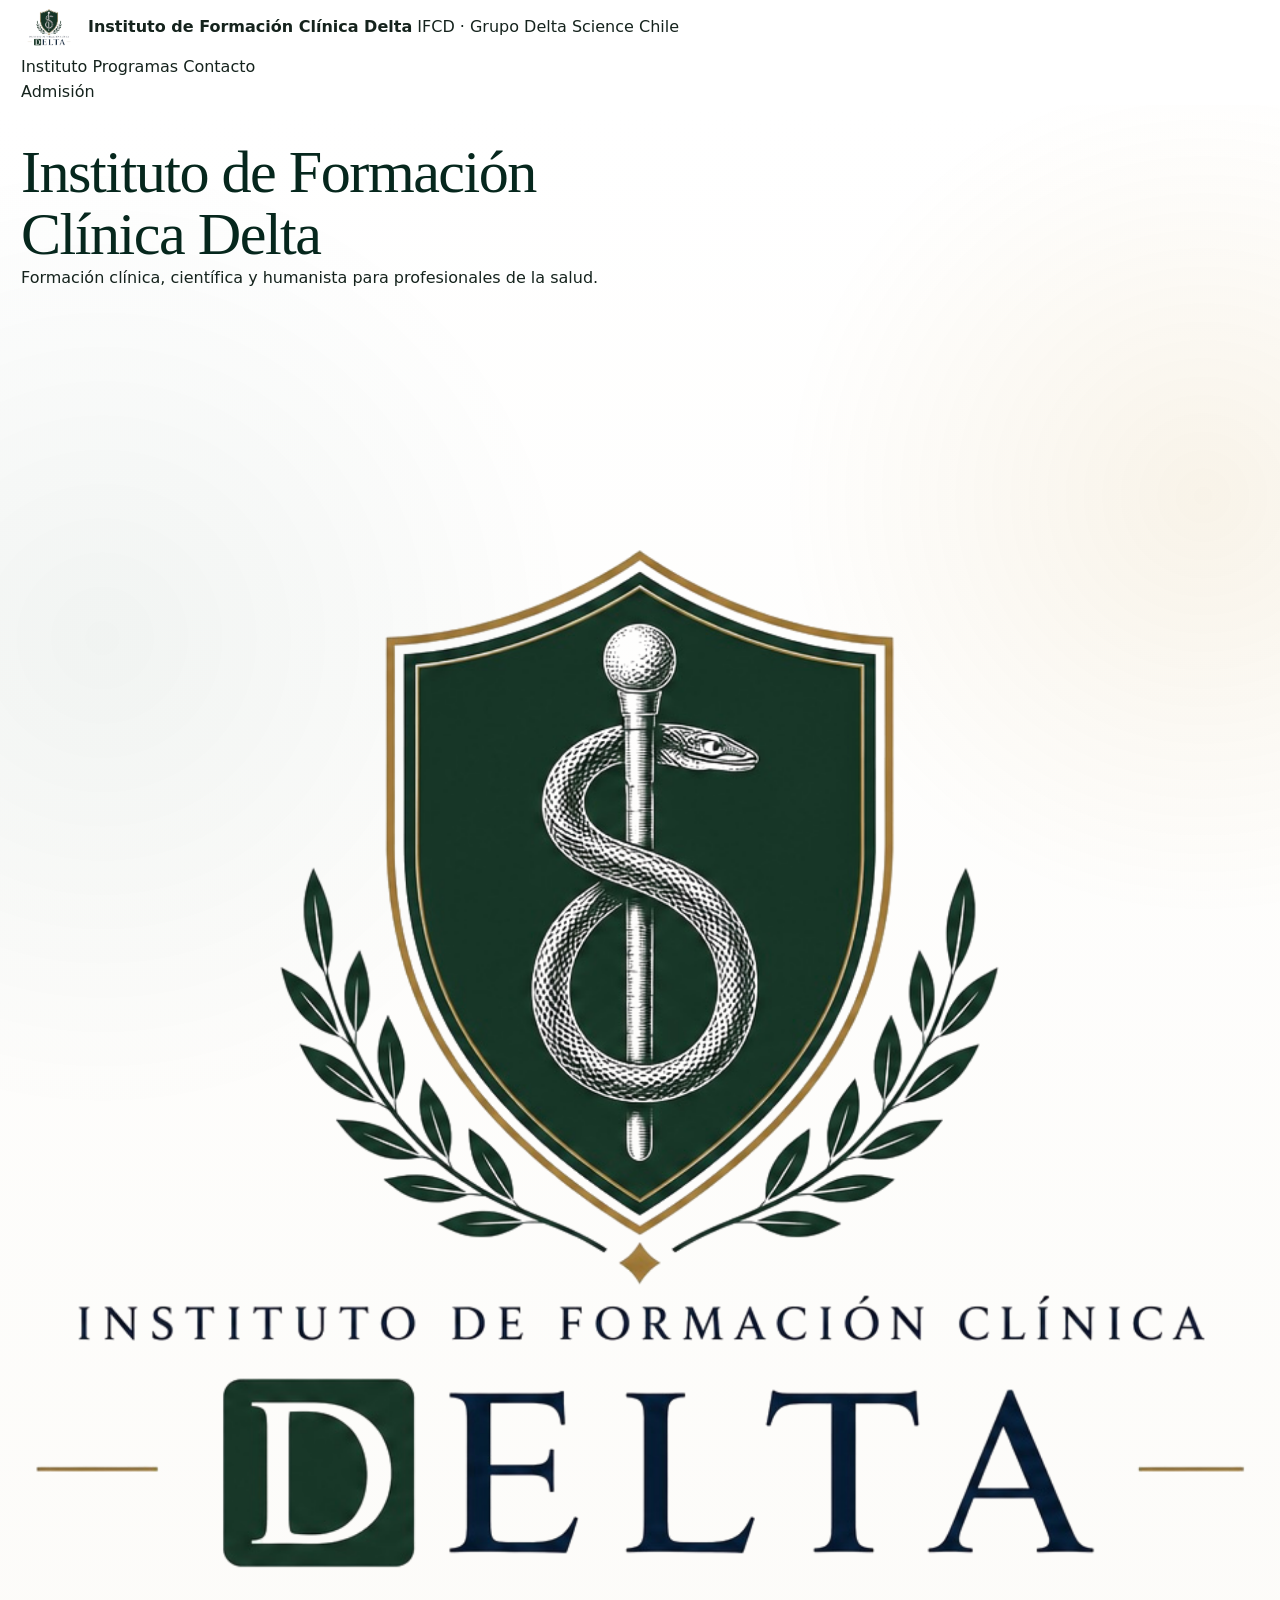
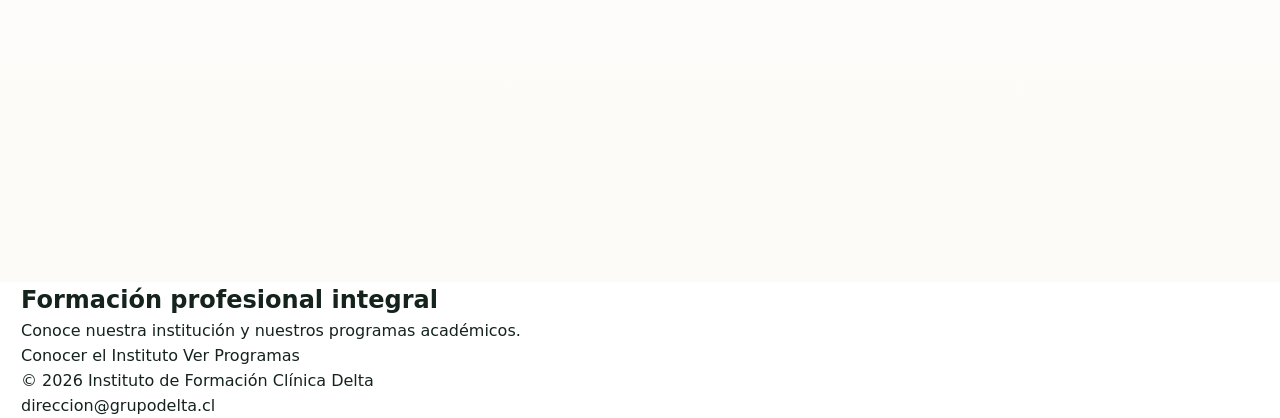
==== index.html @ 579907e8 "Update index.html" ====
<!DOCTYPE html>
<html lang="es">
<head>
<meta charset="UTF-8">
<meta name="viewport" content="width=device-width, initial-scale=1.0">
<title>Instituto de Formación Clínica Delta</title>
<link rel="stylesheet" href="style.css">
</head>
<body>

<header class="topbar">
<div class="container">
<nav class="nav">
<a href="index.html" class="brand">
<div class="brand-logo"><img src="img/logo-ifcd.png"></div>
<div class="brand-text">
<strong>Instituto de Formación Clínica Delta</strong>
<span>IFCD · Grupo Delta Science Chile</span>
</div>
</a>
<div class="nav-links">
<a href="instituto.html">Instituto</a>
<a href="programas.html">Programas</a>
<a href="#contacto">Contacto</a>
</div>
<a class="btn btn-primary" href="#contacto">Admisión</a>
</nav>
</div>
</header>

<main>
<section class="hero">
<div class="container">
<h1>Instituto de Formación Clínica Delta</h1>
<p>Formación clínica, científica y humanista para profesionales de la salud.</p>
<img src="img/logo-ifcd.png" alt="Instituto Delta">
</div>
</section>

<section class="section">
<div class="container">
<h2>Formación profesional integral</h2>
<p>Conoce nuestra institución y nuestros programas académicos.</p>
<a class="btn btn-primary" href="instituto.html">Conocer el Instituto</a>
<a class="btn btn-primary" href="programas.html">Ver Programas</a>
</div>
</section>
</main>

<footer>
<div class="container">
<p>© 2026 Instituto de Formación Clínica Delta</p>
<p>direccion@grupodelta.cl</p>
</div>
</footer>

</body>
</html>
---- style.css ----
:root{
  --green-950:#06271d;
  --green-900:#0a3326;
  --green-800:#0f4935;
  --green-700:#146043;
  --green-100:#eaf3ee;

  --gold-700:#9d6e12;
  --gold-600:#bd8618;
  --gold-500:#d39a27;
  --gold-100:#fbf2df;

  --ink:#15231d;
  --muted:#65716b;
  --line:#e6ebe8;
  --paper:#ffffff;
  --soft:#f8faf8;
  --cream:#fbf7ef;

  --shadow:0 18px 55px rgba(9,42,31,.10);
  --shadow-soft:0 10px 30px rgba(9,42,31,.07);

  --radius-xl:28px;
  --radius-lg:20px;
  --radius-md:15px;

  --max:1240px;
}

*{
  box-sizing:border-box;
  margin:0;
  padding:0;
}

html{
  scroll-behavior:smooth;
  scroll-padding-top:95px;
}

body{
  font-family:Inter, ui-sans-serif, system-ui, -apple-system, BlinkMacSystemFont,
  "Segoe UI", Arial, sans-serif;
  color:var(--ink);
  background:var(--paper);
  line-height:1.55;
  overflow-x:hidden;
}

img{
  max-width:100%;
  display:block;
}

a{
  color:inherit;
  text-decoration:none;
}

button{
  font:inherit;
}

.container{
  width:min(var(--max), calc(100% - 42px));
  margin-inline:auto;
}


/* =========================
   HEADER
   ========================= */

.site-header{
  position:sticky;
  top:0;
  z-index:1000;
  background:rgba(255,255,255,.96);
  border-bottom:1px solid var(--line);
  backdrop-filter:blur(14px);
}

.header-inner{
  min-height:88px;
  display:flex;
  align-items:center;
  justify-content:space-between;
  gap:26px;
}

.brand{
  display:flex;
  align-items:center;
  gap:12px;
  flex:0 0 auto;
  min-width:270px;
}

.brand img{
  width:55px;
  height:55px;
  object-fit:contain;
}

.brand-copy{
  display:grid;
  line-height:1.02;
  color:var(--green-950);
}

.brand-copy strong{
  font-family:Georgia, "Times New Roman", serif;
  font-size:13px;
  font-weight:500;
  letter-spacing:.07em;
  text-transform:uppercase;
}

.brand-copy span{
  font-family:Georgia, "Times New Roman", serif;
  font-size:24px;
  font-weight:500;
}

.main-nav{
  display:flex;
  align-items:center;
  justify-content:flex-end;
  gap:29px;
  font-size:14px;
  font-weight:700;
  color:var(--green-950);
}

.main-nav > a{
  white-space:nowrap;
  transition:.2s ease;
}

.main-nav > a:not(.admission-btn):hover{
  color:var(--gold-700);
}

.admission-btn{
  min-width:116px;
  padding:13px 22px;
  border-radius:999px;
  background:var(--green-950);
  color:#fff!important;
  text-align:center;
  box-shadow:0 8px 20px rgba(6,39,29,.15);
}

.admission-btn:hover{
  background:var(--green-800);
}


/* Dropdown */

.dropdown{
  position:relative;
}

.dropdown-toggle{
  appearance:none;
  border:0;
  background:transparent;
  color:var(--green-950);
  font-weight:700;
  cursor:pointer;
  white-space:nowrap;
  display:flex;
  align-items:center;
  gap:5px;
}

.chevron{
  font-size:18px;
  transform:translateY(-2px);
}

.dropdown-menu{
  position:absolute;
  top:calc(100% + 18px);
  left:50%;
  transform:translateX(-50%) translateY(-8px);
  width:176px;
  padding:10px;
  background:#fff;
  border:1px solid var(--line);
  border-radius:16px;
  box-shadow:var(--shadow);
  opacity:0;
  visibility:hidden;
  pointer-events:none;
  transition:.18s ease;
}

.dropdown.open .dropdown-menu{
  opacity:1;
  visibility:visible;
  pointer-events:auto;
  transform:translateX(-50%) translateY(0);
}

.dropdown-menu a{
  display:flex;
  align-items:center;
  gap:10px;
  padding:10px 9px;
  border-radius:10px;
  font-size:14px;
  font-weight:750;
}

.dropdown-menu a:hover{
  background:var(--green-100);
}

.dropdown-menu img{
  width:28px;
  height:28px;
  object-fit:contain;
  border-radius:7px;
}

.menu-toggle{
  display:none;
  width:46px;
  height:46px;
  border:1px solid var(--line);
  border-radius:13px;
  background:#fff;
  padding:10px;
  cursor:pointer;
}

.menu-toggle span{
  display:block;
  height:2px;
  margin:5px 0;
  background:var(--green-950);
  border-radius:99px;
}


/* =========================
   HERO
   ========================= */

.hero{
  position:relative;
  padding:36px 0 44px;
  background:
    radial-gradient(circle at 8% 30%, rgba(15,73,53,.055), transparent 28%),
    radial-gradient(circle at 94% 22%, rgba(189,134,24,.09), transparent 23%),
    linear-gradient(180deg,#fff 0%,#fcfbf8 100%);
}

.hero-grid{
  display:grid;
  grid-template-columns:minmax(0,.43fr) minmax(0,.57fr);
  gap:48px;
  align-items:center;
}

.hero-copy{
  padding:28px 0;
}

.eyebrow{
  color:var(--gold-700);
  text-transform:uppercase;
  letter-spacing:.22em;
  font-size:13px;
  font-weight:900;
  margin-bottom:18px;
}

.hero h1{
  max-width:580px;
  font-family:Georgia, "Times New Roman", serif;
  font-size:clamp(44px,4.7vw,68px);
  line-height:1.04;
  font-weight:500;
  letter-spacing:-.025em;
  color:var(--green-950);
}

.gold-line{
  width:34px;
  height:2px;
  background:var(--gold-500);
  margin:22px 0 18px;
}

.hero-description{
  max-width:560px;
  color:#33453d;
  font-size:16px;
  margin-bottom:24px;
}

.hero-actions{
  display:flex;
  gap:12px;
  flex-wrap:wrap;
}

.contact-button{
  min-height:62px;
  padding:10px 15px;
  border-radius:13px;
  display:flex;
  align-items:center;
  gap:11px;
  transition:.22s ease;
}

.contact-button:hover{
  transform:translateY(-2px);
}

.contact-button .button-icon{
  width:34px;
  height:34px;
  display:grid;
  place-items:center;
  border-radius:50%;
  font-size:19px;
  flex:0 0 auto;
}

.contact-button span:last-child{
  display:grid;
  line-height:1.25;
}

.contact-button small{
  font-size:11px;
  font-weight:750;
}

.contact-button strong{
  font-size:12px;
  font-weight:900;
}

.contact-button.whatsapp{
  color:#fff;
  background:#117c45;
  box-shadow:0 12px 25px rgba(17,124,69,.18);
}

.contact-button.whatsapp .button-icon{
  border:1px solid rgba(255,255,255,.45);
}

.contact-button.email{
  background:#fff;
  border:1px solid var(--green-800);
  color:var(--green-950);
}

.contact-button.email .button-icon{
  background:var(--green-100);
}

.hero-media{
  width:100%;
  justify-self:end;
  border-radius:22px;
  overflow:hidden;
  background:#fff;
  border:1px solid var(--line);
  box-shadow:var(--shadow);
}

.hero-media img{
  width:100%;
  height:auto;
  aspect-ratio:16 / 9;
  object-fit:contain;
  background:#fff;
}


/* =========================
   CONTENT LAYOUT
   ========================= */

.content-zone{
  padding:18px 0 18px;
}

.content-layout{
  display:grid;
  grid-template-columns:minmax(0,1fr) 300px;
  gap:34px;
  align-items:start;
}

.main-column{
  min-width:0;
}

.section-heading{
  max-width:820px;
  margin:0 auto;
  text-align:center;
  padding:12px 0 25px;
}

.section-heading h2,
.join-panel > h2,
.mini-title h2{
  font-family:Georgia, "Times New Roman", serif;
  color:var(--green-950);
  font-weight:500;
}

.section-heading h2{
  font-size:clamp(31px,3vw,42px);
  line-height:1.1;
  margin-bottom:8px;
}

.section-heading p{
  color:#48574f;
  font-size:14px;
}


/* Values */

.values-grid{
  display:grid;
  grid-template-columns:repeat(4,1fr);
  border-top:1px solid var(--line);
  border-bottom:1px solid var(--line);
  padding:28px 0 26px;
}

.value-item{
  text-align:center;
  padding:0 22px;
  position:relative;
}

.value-item:not(:last-child)::after{
  content:"";
  position:absolute;
  top:8px;
  right:0;
  width:1px;
  height:88%;
  background:var(--line);
}

.round-icon{
  width:46px;
  height:46px;
  margin:0 auto 11px;
  display:grid;
  place-items:center;
  border:1px solid var(--green-700);
  border-radius:50%;
  color:var(--green-800);
  font-size:22px;
  background:#fff;
}

.value-item h3{
  font-size:13px;
  color:var(--green-950);
  margin-bottom:7px;
}

.value-item p{
  color:#526159;
  font-size:11px;
  line-height:1.45;
}


/* Training */

.training{
  padding-top:26px;
}

.mini-title{
  display:flex;
  align-items:center;
  justify-content:center;
  gap:18px;
  margin-bottom:18px;
}

.mini-title span{
  width:36px;
  height:2px;
  background:var(--gold-500);
}

.mini-title h2{
  font-size:clamp(27px,2.4vw,34px);
  text-align:center;
}

.program-grid{
  display:grid;
  grid-template-columns:repeat(3,1fr);
  gap:16px;
}

.program-card{
  overflow:hidden;
  border-radius:17px;
  background:#fff;
  border:1px solid var(--line);
  box-shadow:var(--shadow-soft);
}

.program-image{
  aspect-ratio:16 / 9;
  background:#f4f5f4;
  overflow:hidden;
}

.program-image img{
  width:100%;
  height:100%;
  object-fit:cover;
  object-position:center;
}

.program-body{
  padding:14px 15px 15px;
}

.program-body h3{
  color:var(--green-950);
  font-size:15px;
  margin-bottom:5px;
}

.program-body p{
  color:var(--muted);
  font-size:11px;
  min-height:34px;
}

.program-body a{
  display:inline-block;
  margin-top:7px;
  color:var(--gold-700);
  font-weight:850;
  font-size:11px;
}


/* =========================
   JOIN DELTA
   ========================= */

.join-panel{
  border:1px solid var(--line);
  border-radius:18px;
  padding:17px 14px 14px;
  background:#fff;
}

.join-panel > h2{
  text-align:center;
  font-size:27px;
  margin-bottom:16px;
}

.join-card{
  border-radius:16px;
  padding:20px 16px;
}

.join-card + .join-card{
  margin-top:14px;
}

.join-card.student{
  background:linear-gradient(135deg,#eff6f1,#f8faf8);
}

.join-card.teacher{
  background:linear-gradient(135deg,#fbf5e9,#fdfaf5);
}

.join-top{
  display:grid;
  grid-template-columns:44px 1fr;
  gap:12px;
  align-items:start;
}

.join-icon{
  width:42px;
  height:42px;
  display:grid;
  place-items:center;
  border-radius:50%;
  background:#117c45;
  color:#fff;
  font-size:21px;
}

.teacher .join-icon{
  background:var(--gold-600);
}

.join-card h3{
  color:var(--green-950);
  font-size:15px;
  margin-bottom:5px;
}

.join-card p{
  color:#47564e;
  font-size:12px;
}

.join-action{
  margin:16px 0 0 auto;
  min-height:51px;
  padding:9px 12px;
  width:fit-content;
  max-width:100%;
  border-radius:11px;
  display:flex;
  align-items:center;
  gap:8px;
  color:#fff;
  box-shadow:0 10px 22px rgba(0,0,0,.08);
}

.join-action.whatsapp{
  background:#117c45;
}

.join-action.teacher-action{
  background:var(--gold-600);
}

.join-action > span:first-child{
  font-size:18px;
}

.join-action > span:last-child{
  display:grid;
  line-height:1.2;
}

.join-action small{
  font-size:9px;
  font-weight:750;
}

.join-action strong{
  font-size:10px;
}


/* =========================
   GROUP DELTA
   ========================= */

.group-section{
  padding:22px 0 0;
}

.group-title{
  margin-bottom:16px;
}

.group-grid{
  display:grid;
  grid-template-columns:repeat(3,1fr);
  gap:18px;
  padding-bottom:30px;
}

.group-card{
  min-height:132px;
  display:grid;
  grid-template-columns:130px 1fr;
  gap:14px;
  align-items:center;
  padding:16px;
  background:#fff;
  border:1px solid var(--line);
  border-radius:17px;
  box-shadow:var(--shadow-soft);
}

.group-logo{
  height:94px;
  display:grid;
  place-items:center;
  background:#fff;
}

.group-logo img{
  width:100%;
  max-height:86px;
  object-fit:contain;
}

.group-card h3{
  color:var(--green-950);
  font-size:14px;
  margin-bottom:5px;
}

.group-card p{
  color:var(--muted);
  font-size:11px;
  line-height:1.4;
}

.group-card a{
  display:inline-block;
  margin-top:7px;
  font-size:11px;
  font-weight:850;
  color:var(--gold-700);
}


/* =========================
   FOOTER
   ========================= */

.site-footer{
  background:
    radial-gradient(circle at 15% 20%,rgba(20,96,67,.22),transparent 26%),
    var(--green-950);
  color:#fff;
  padding:30px 0 15px;
}

.footer-grid{
  display:grid;
  grid-template-columns:1.5fr .7fr .9fr 1fr .55fr;
  gap:34px;
  align-items:start;
}

.footer-brand{
  display:flex;
  align-items:center;
  gap:14px;
}

.footer-brand img{
  width:66px;
  height:66px;
  object-fit:contain;
  background:#fff;
  border-radius:12px;
  padding:3px;
}

.footer-brand strong,
.footer-brand span{
  display:block;
  font-family:Georgia, "Times New Roman", serif;
  font-weight:500;
}

.footer-brand strong{
  font-size:11px;
  letter-spacing:.06em;
  text-transform:uppercase;
}

.footer-brand span{
  font-size:21px;
}

.footer-brand p{
  color:var(--gold-500);
  font-size:11px;
  margin-top:7px;
  font-weight:800;
}

.footer-column h3{
  font-size:12px;
  margin-bottom:9px;
}

.footer-column a,
.footer-column span{
  display:block;
  color:rgba(255,255,255,.76);
  font-size:11px;
  margin:5px 0;
}

.footer-column a:hover{
  color:#fff;
}

.social-row{
  display:flex;
  gap:9px;
}

.social-row a{
  width:34px;
  height:34px;
  display:grid;
  place-items:center;
  border:1px solid rgba(255,255,255,.55);
  border-radius:9px;
  font-weight:900;
  margin:0;
}

.footer-bottom{
  border-top:1px solid rgba(255,255,255,.13);
  margin-top:23px;
  padding-top:13px;
  text-align:center;
  color:rgba(255,255,255,.67);
  font-size:10px;
}


/* =========================
   RESPONSIVE
   ========================= */

@media (min-width: 1021px){
  .dropdown:hover .dropdown-menu{
    opacity:1;
    visibility:visible;
    pointer-events:auto;
    transform:translateX(-50%) translateY(0);
  }
}

@media (max-width: 1120px){
  .brand{
    min-width:230px;
  }

  .main-nav{
    gap:18px;
    font-size:13px;
  }

  .hero-grid{
    grid-template-columns:.44fr .56fr;
    gap:32px;
  }

  .hero h1{
    font-size:50px;
  }

  .content-layout{
    grid-template-columns:minmax(0,1fr) 280px;
  }

  .group-card{
    grid-template-columns:100px 1fr;
  }
}

@media (max-width: 1020px){
  .header-inner{
    min-height:76px;
  }

  .brand img{
    width:49px;
    height:49px;
  }

  .brand-copy span{
    font-size:21px;
  }

  .menu-toggle{
    display:block;
    margin-left:auto;
  }

  .main-nav{
    position:absolute;
    top:76px;
    left:0;
    right:0;
    display:none;
    padding:16px 21px 23px;
    background:#fff;
    border-bottom:1px solid var(--line);
    box-shadow:0 20px 35px rgba(0,0,0,.07);
    flex-direction:column;
    align-items:stretch;
    gap:0;
  }

  .main-nav.open{
    display:flex;
  }

  .main-nav > a,
  .dropdown-toggle{
    width:100%;
    padding:12px 3px;
    border-bottom:1px solid var(--line);
    text-align:left;
  }

  .admission-btn{
    margin-top:14px;
    border:0!important;
    text-align:center!important;
  }

  .dropdown-menu{
    position:static;
    transform:none;
    width:100%;
    box-shadow:none;
    border:0;
    border-radius:0;
    padding:5px 0 8px 15px;
    display:none;
    opacity:1;
    visibility:visible;
    pointer-events:auto;
  }

  .dropdown.open .dropdown-menu{
    display:block;
    transform:none;
  }

  .hero-grid{
    grid-template-columns:1fr;
    gap:20px;
  }

  .hero-copy{
    padding-bottom:0;
  }

  .hero h1{
    max-width:760px;
  }

  .hero-description{
    max-width:760px;
  }

  .content-layout{
    grid-template-columns:1fr;
  }

  .join-panel{
    display:grid;
    grid-template-columns:1fr 1fr;
    gap:14px;
    align-items:stretch;
  }

  .join-panel > h2{
    grid-column:1 / -1;
  }

  .join-card + .join-card{
    margin-top:0;
  }

  .group-grid{
    grid-template-columns:1fr;
  }

  .footer-grid{
    grid-template-columns:1.4fr 1fr 1fr;
  }
}

@media (max-width: 760px){
  .container{
    width:min(100% - 28px,var(--max));
  }

  .brand{
    min-width:0;
  }

  .brand-copy strong{
    font-size:9px;
  }

  .brand-copy span{
    font-size:17px;
  }

  .hero{
    padding:22px 0 30px;
  }

  .hero-copy{
    padding-top:10px;
  }

  .eyebrow{
    font-size:10px;
  }

  .hero h1{
    font-size:42px;
  }

  .hero-actions{
    display:grid;
    grid-template-columns:1fr;
  }

  .contact-button{
    width:100%;
  }

  .values-grid{
    grid-template-columns:1fr 1fr;
    gap:22px 0;
  }

  .value-item:nth-child(2)::after{
    display:none;
  }

  .value-item:nth-child(1)::after,
  .value-item:nth-child(3)::after{
    height:100%;
  }

  .program-grid{
    grid-template-columns:1fr;
  }

  .program-body p{
    min-height:0;
  }

  .join-panel{
    grid-template-columns:1fr;
  }

  .mini-title{
    gap:10px;
  }

  .mini-title span{
    width:24px;
  }

  .group-card{
    grid-template-columns:100px 1fr;
  }

  .footer-grid{
    grid-template-columns:1fr 1fr;
    gap:25px;
  }

  .footer-brand{
    grid-column:1 / -1;
  }
}

@media (max-width: 480px){
  .brand-copy{
    display:none;
  }

  .hero h1{
    font-size:36px;
  }

  .values-grid{
    grid-template-columns:1fr;
  }

  .value-item::after{
    display:none!important;
  }

  .group-card{
    grid-template-columns:1fr;
    text-align:center;
  }

  .group-logo{
    height:75px;
  }

  .group-logo img{
    max-height:70px;
  }

  .footer-grid{
    grid-template-columns:1fr;
  }
}
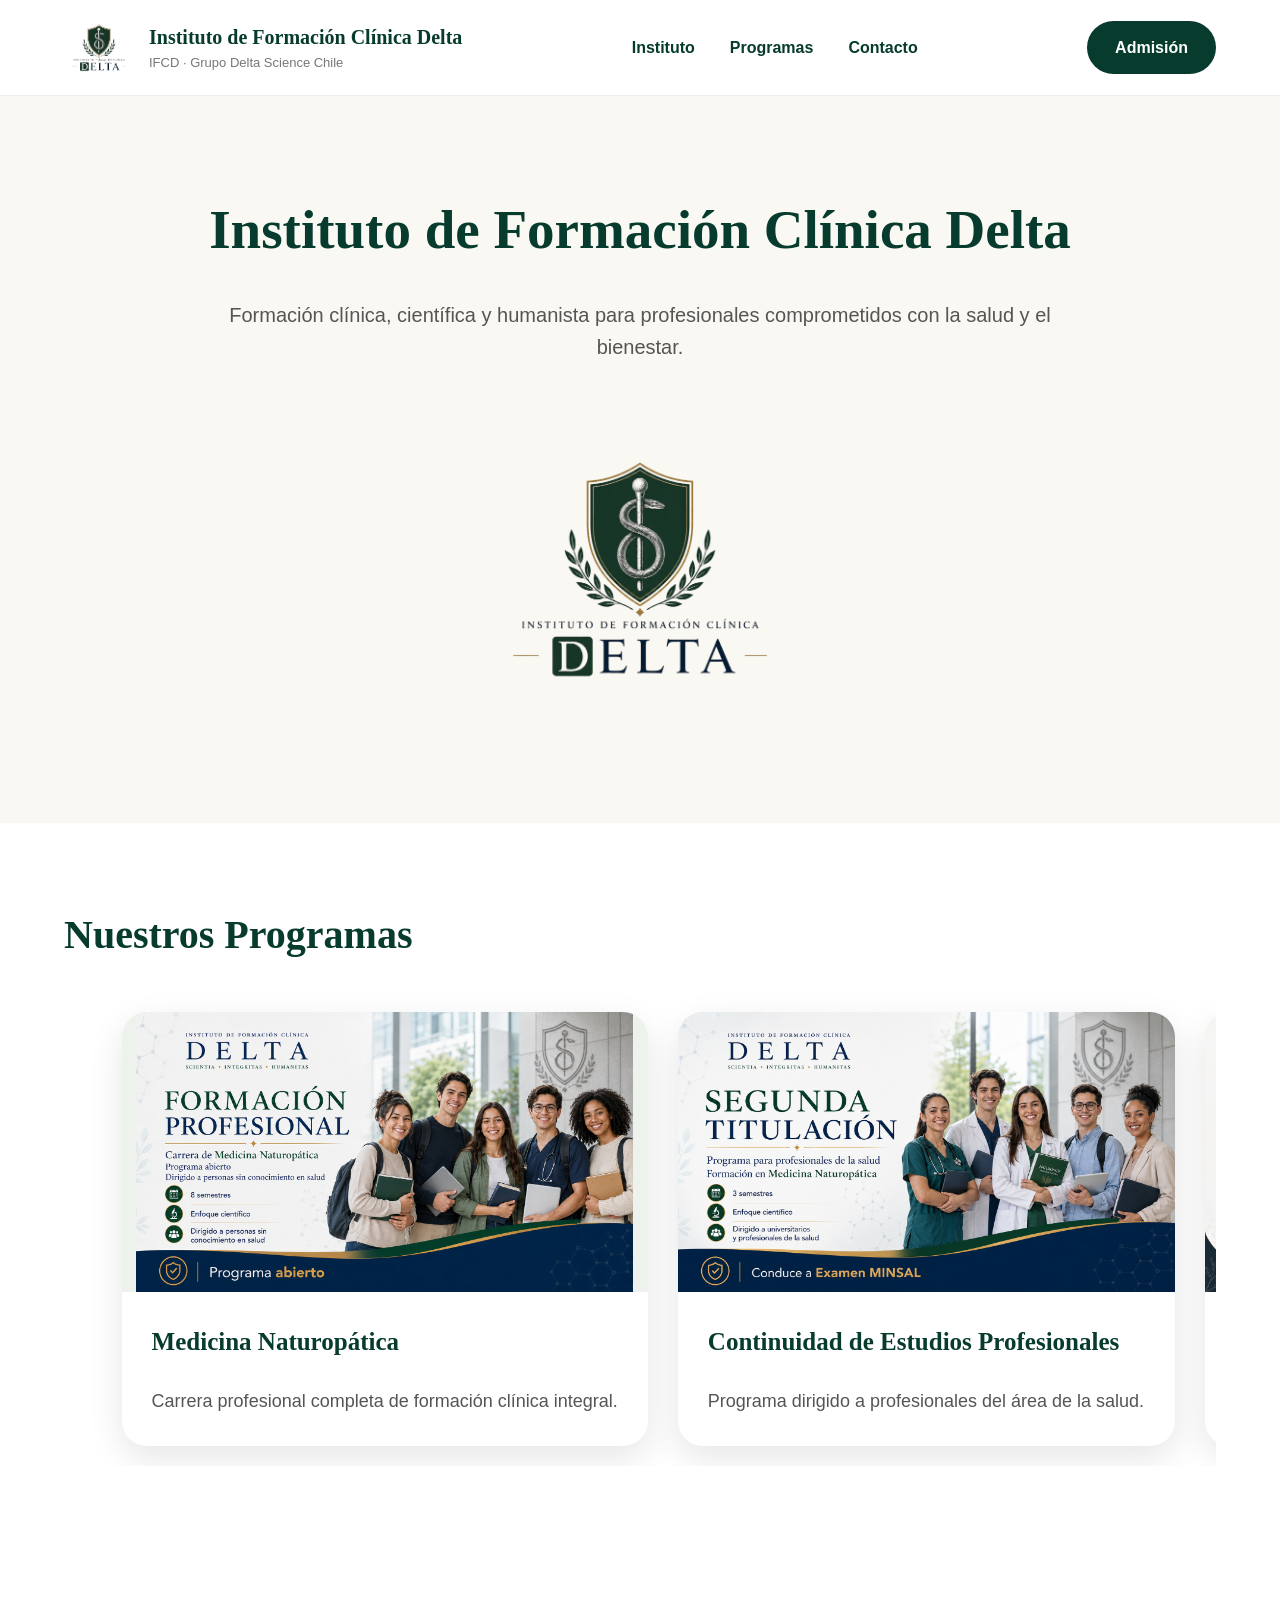
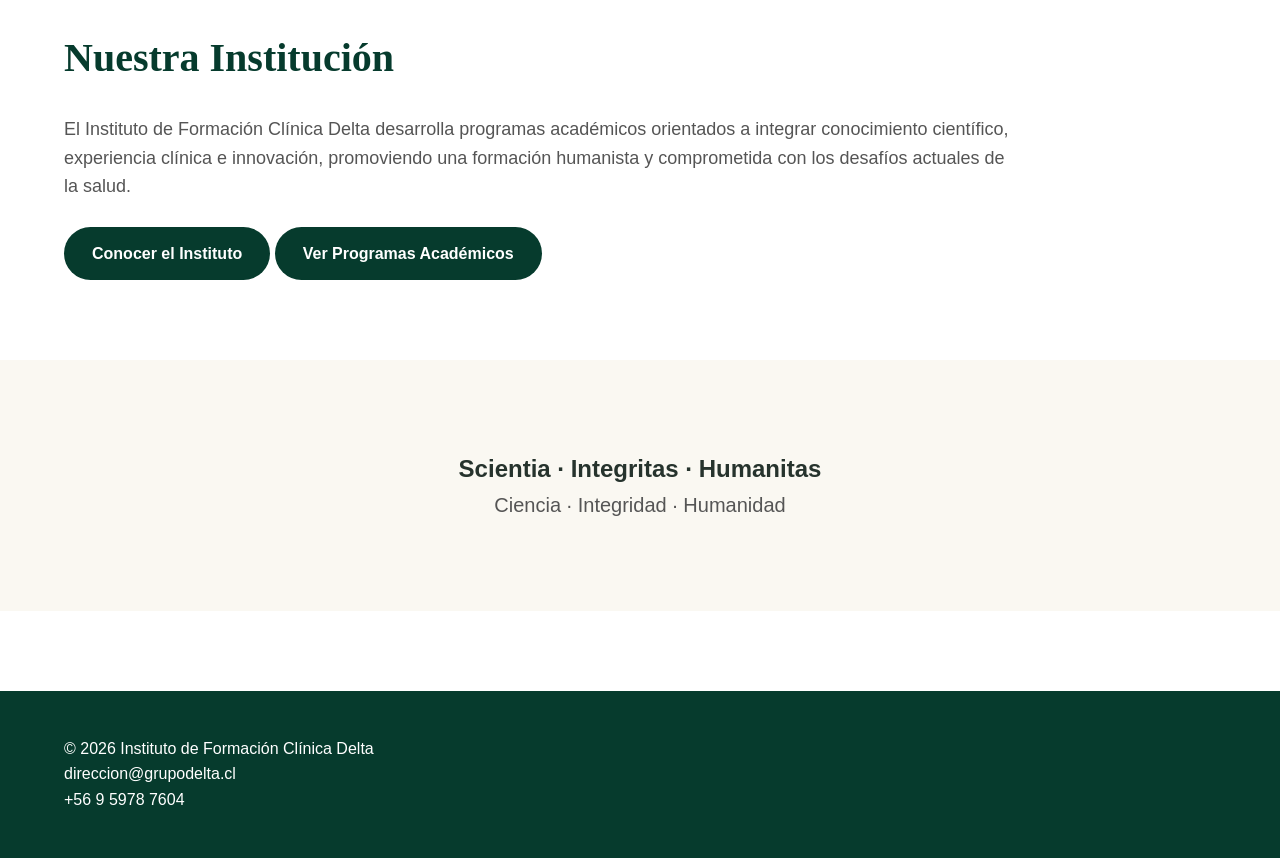
==== commit bbfcf5d1: "Refactor index.html for improved structure and content" ====
--- a/index.html
+++ b/index.html
@@ -1,58 +1,380 @@
 <!DOCTYPE html>
 <html lang="es">
+
 <head>
+
 <meta charset="UTF-8">
 <meta name="viewport" content="width=device-width, initial-scale=1.0">
+
 <title>Instituto de Formación Clínica Delta</title>
+
 <link rel="stylesheet" href="style.css">
+
 </head>
+
+
 <body>
 
+
 <header class="topbar">
-<div class="container">
+
+<div class="container">
+
 <nav class="nav">
+
+
 <a href="index.html" class="brand">
-<div class="brand-logo"><img src="img/logo-ifcd.png"></div>
+
+
+<div class="brand-logo">
+
+<img src="img/logo-ifcd.png" alt="Instituto Delta">
+
+</div>
+
+
 <div class="brand-text">
-<strong>Instituto de Formación Clínica Delta</strong>
-<span>IFCD · Grupo Delta Science Chile</span>
-</div>
-</a>
+
+<strong>
+Instituto de Formación Clínica Delta
+</strong>
+
+<span>
+IFCD · Grupo Delta Science Chile
+</span>
+
+</div>
+
+
+</a>
+
+
+
 <div class="nav-links">
-<a href="instituto.html">Instituto</a>
-<a href="programas.html">Programas</a>
-<a href="#contacto">Contacto</a>
-</div>
-<a class="btn btn-primary" href="#contacto">Admisión</a>
+
+
+<a href="instituto.html">
+Instituto
+</a>
+
+
+<a href="programas.html">
+Programas
+</a>
+
+
+<a href="#contacto">
+Contacto
+</a>
+
+
+</div>
+
+
+
+<a class="btn btn-primary" href="#contacto">
+
+Admisión
+
+</a>
+
+
+
 </nav>
-</div>
+
+</div>
+
 </header>
 
+
+
+
+
 <main>
+
+
+
+
 <section class="hero">
-<div class="container">
-<h1>Instituto de Formación Clínica Delta</h1>
-<p>Formación clínica, científica y humanista para profesionales de la salud.</p>
+
+
+<div class="container">
+
+
+<h1>
+Instituto de Formación Clínica Delta
+</h1>
+
+
+<p>
+Formación clínica, científica y humanista para profesionales
+comprometidos con la salud y el bienestar.
+</p>
+
+
+
+<div class="hero-logo">
+
 <img src="img/logo-ifcd.png" alt="Instituto Delta">
-</div>
+
+</div>
+
+
+
+</div>
+
+
 </section>
 
+
+
+
+
+
+
+
+<!-- CARRUSEL PRINCIPAL -->
+
 <section class="section">
-<div class="container">
-<h2>Formación profesional integral</h2>
-<p>Conoce nuestra institución y nuestros programas académicos.</p>
-<a class="btn btn-primary" href="instituto.html">Conocer el Instituto</a>
-<a class="btn btn-primary" href="programas.html">Ver Programas</a>
-</div>
+
+
+<div class="container">
+
+
+<h2>
+Nuestros Programas
+</h2>
+
+
+
+<div class="carrusel">
+
+
+<article class="card-programa">
+
+
+<div class="imagen-programa">
+
+<img src="img/slide-carrera.PNG">
+
+</div>
+
+
+<div class="contenido-programa">
+
+<h2>
+Medicina Naturopática
+</h2>
+
+
+<p>
+Carrera profesional completa de formación clínica integral.
+</p>
+
+</div>
+
+
+</article>
+
+
+
+
+
+
+<article class="card-programa">
+
+
+<div class="imagen-programa">
+
+<img src="img/slide-segunda-titulacion.PNG">
+
+</div>
+
+
+<div class="contenido-programa">
+
+<h2>
+Continuidad de Estudios Profesionales
+</h2>
+
+
+<p>
+Programa dirigido a profesionales del área de la salud.
+</p>
+
+
+</div>
+
+
+</article>
+
+
+
+
+
+
+<article class="card-programa">
+
+
+<div class="imagen-programa">
+
+<img src="img/slide-ortomolecular.PNG">
+
+</div>
+
+
+<div class="contenido-programa">
+
+<h2>
+Diplomado en Medicina Ortomolecular
+</h2>
+
+
+<p>
+Formación especializada en salud integrativa.
+</p>
+
+
+</div>
+
+
+</article>
+
+
+
+</div>
+
+
+</div>
+
+
 </section>
+
+
+
+
+
+
+
+
+
+<section class="section">
+
+
+<div class="container">
+
+
+<h2>
+Nuestra Institución
+</h2>
+
+
+<p>
+
+El Instituto de Formación Clínica Delta desarrolla programas
+académicos orientados a integrar conocimiento científico,
+experiencia clínica e innovación, promoviendo una formación
+humanista y comprometida con los desafíos actuales de la salud.
+
+</p>
+
+
+
+<br>
+
+
+
+<a class="btn btn-primary" href="instituto.html">
+
+Conocer el Instituto
+
+</a>
+
+
+
+<a class="btn btn-primary" href="programas.html">
+
+Ver Programas Académicos
+
+</a>
+
+
+
+</div>
+
+
+</section>
+
+
+
+
+
+
+
+<section class="hero">
+
+
+<div class="container">
+
+
+<h2>
+Scientia · Integritas · Humanitas
+</h2>
+
+
+<p>
+Ciencia · Integridad · Humanidad
+</p>
+
+
+</div>
+
+
+</section>
+
+
+
+
 </main>
 
-<footer>
-<div class="container">
-<p>© 2026 Instituto de Formación Clínica Delta</p>
-<p>direccion@grupodelta.cl</p>
-</div>
+
+
+
+
+
+
+
+<footer id="contacto">
+
+
+<div class="container">
+
+
+<p>
+© 2026 Instituto de Formación Clínica Delta
+</p>
+
+
+<p>
+direccion@grupodelta.cl
+</p>
+
+
+<p>
++56 9 5978 7604
+</p>
+
+
+
+</div>
+
+
 </footer>
 
+
+
+
+
 </body>
+
 </html>
--- a/style.css
+++ b/style.css
@@ -1,1119 +1,525 @@
+/* ==================================================
+   INSTITUTO DE FORMACIÓN CLÍNICA DELTA
+   STYLE.CSS PRINCIPAL
+================================================== */
+
+
 :root{
-  --green-950:#06271d;
-  --green-900:#0a3326;
-  --green-800:#0f4935;
-  --green-700:#146043;
-  --green-100:#eaf3ee;
-
-  --gold-700:#9d6e12;
-  --gold-600:#bd8618;
-  --gold-500:#d39a27;
-  --gold-100:#fbf2df;
-
-  --ink:#15231d;
-  --muted:#65716b;
-  --line:#e6ebe8;
-  --paper:#ffffff;
-  --soft:#f8faf8;
-  --cream:#fbf7ef;
-
-  --shadow:0 18px 55px rgba(9,42,31,.10);
-  --shadow-soft:0 10px 30px rgba(9,42,31,.07);
-
-  --radius-xl:28px;
-  --radius-lg:20px;
-  --radius-md:15px;
-
-  --max:1240px;
-}
+
+    --verde:#063b2d;
+    --verde2:#0d5742;
+    --dorado:#b88618;
+    --crema:#faf8f2;
+    --blanco:#ffffff;
+
+    --texto:#26332d;
+    --gris:#666;
+
+    --sombra:0 12px 35px rgba(0,0,0,.10);
+
+}
+
+
+
+/* RESET */
 
 *{
-  box-sizing:border-box;
-  margin:0;
-  padding:0;
-}
-
-html{
-  scroll-behavior:smooth;
-  scroll-padding-top:95px;
-}
+    margin:0;
+    padding:0;
+    box-sizing:border-box;
+}
+
 
 body{
-  font-family:Inter, ui-sans-serif, system-ui, -apple-system, BlinkMacSystemFont,
-  "Segoe UI", Arial, sans-serif;
-  color:var(--ink);
-  background:var(--paper);
-  line-height:1.55;
-  overflow-x:hidden;
-}
+
+    font-family:Arial, Helvetica, sans-serif;
+    color:var(--texto);
+    background:white;
+    line-height:1.6;
+
+}
+
 
 img{
-  max-width:100%;
-  display:block;
-}
-
-a{
-  color:inherit;
-  text-decoration:none;
-}
-
-button{
-  font:inherit;
-}
+
+    max-width:100%;
+    display:block;
+
+}
+
+
 
 .container{
-  width:min(var(--max), calc(100% - 42px));
-  margin-inline:auto;
-}
-
-
-/* =========================
+
+    width:90%;
+    max-width:1200px;
+    margin:auto;
+
+}
+
+
+
+/* ==================================================
    HEADER
-   ========================= */
-
-.site-header{
-  position:sticky;
-  top:0;
-  z-index:1000;
-  background:rgba(255,255,255,.96);
-  border-bottom:1px solid var(--line);
-  backdrop-filter:blur(14px);
-}
-
-.header-inner{
-  min-height:88px;
-  display:flex;
-  align-items:center;
-  justify-content:space-between;
-  gap:26px;
-}
+================================================== */
+
+
+.topbar{
+
+    background:white;
+    position:sticky;
+    top:0;
+    z-index:999;
+    border-bottom:1px solid #eee;
+
+}
+
+
+
+.nav{
+
+    min-height:95px;
+    display:flex;
+    align-items:center;
+    justify-content:space-between;
+    gap:30px;
+
+}
+
+
 
 .brand{
-  display:flex;
-  align-items:center;
-  gap:12px;
-  flex:0 0 auto;
-  min-width:270px;
-}
-
-.brand img{
-  width:55px;
-  height:55px;
-  object-fit:contain;
-}
-
-.brand-copy{
-  display:grid;
-  line-height:1.02;
-  color:var(--green-950);
-}
-
-.brand-copy strong{
-  font-family:Georgia, "Times New Roman", serif;
-  font-size:13px;
-  font-weight:500;
-  letter-spacing:.07em;
-  text-transform:uppercase;
-}
-
-.brand-copy span{
-  font-family:Georgia, "Times New Roman", serif;
-  font-size:24px;
-  font-weight:500;
-}
-
-.main-nav{
-  display:flex;
-  align-items:center;
-  justify-content:flex-end;
-  gap:29px;
-  font-size:14px;
-  font-weight:700;
-  color:var(--green-950);
-}
-
-.main-nav > a{
-  white-space:nowrap;
-  transition:.2s ease;
-}
-
-.main-nav > a:not(.admission-btn):hover{
-  color:var(--gold-700);
-}
-
-.admission-btn{
-  min-width:116px;
-  padding:13px 22px;
-  border-radius:999px;
-  background:var(--green-950);
-  color:#fff!important;
-  text-align:center;
-  box-shadow:0 8px 20px rgba(6,39,29,.15);
-}
-
-.admission-btn:hover{
-  background:var(--green-800);
-}
-
-
-/* Dropdown */
-
-.dropdown{
-  position:relative;
-}
-
-.dropdown-toggle{
-  appearance:none;
-  border:0;
-  background:transparent;
-  color:var(--green-950);
-  font-weight:700;
-  cursor:pointer;
-  white-space:nowrap;
-  display:flex;
-  align-items:center;
-  gap:5px;
-}
-
-.chevron{
-  font-size:18px;
-  transform:translateY(-2px);
-}
-
-.dropdown-menu{
-  position:absolute;
-  top:calc(100% + 18px);
-  left:50%;
-  transform:translateX(-50%) translateY(-8px);
-  width:176px;
-  padding:10px;
-  background:#fff;
-  border:1px solid var(--line);
-  border-radius:16px;
-  box-shadow:var(--shadow);
-  opacity:0;
-  visibility:hidden;
-  pointer-events:none;
-  transition:.18s ease;
-}
-
-.dropdown.open .dropdown-menu{
-  opacity:1;
-  visibility:visible;
-  pointer-events:auto;
-  transform:translateX(-50%) translateY(0);
-}
-
-.dropdown-menu a{
-  display:flex;
-  align-items:center;
-  gap:10px;
-  padding:10px 9px;
-  border-radius:10px;
-  font-size:14px;
-  font-weight:750;
-}
-
-.dropdown-menu a:hover{
-  background:var(--green-100);
-}
-
-.dropdown-menu img{
-  width:28px;
-  height:28px;
-  object-fit:contain;
-  border-radius:7px;
-}
-
-.menu-toggle{
-  display:none;
-  width:46px;
-  height:46px;
-  border:1px solid var(--line);
-  border-radius:13px;
-  background:#fff;
-  padding:10px;
-  cursor:pointer;
-}
-
-.menu-toggle span{
-  display:block;
-  height:2px;
-  margin:5px 0;
-  background:var(--green-950);
-  border-radius:99px;
-}
-
-
-/* =========================
+
+    display:flex;
+    align-items:center;
+    gap:15px;
+    text-decoration:none;
+    color:var(--verde);
+
+}
+
+
+
+.brand-logo img{
+
+    width:70px;
+    height:70px;
+    object-fit:contain;
+
+}
+
+
+
+.brand-text{
+
+    display:flex;
+    flex-direction:column;
+
+}
+
+
+
+.brand-text strong{
+
+    font-family:Georgia,serif;
+    font-size:20px;
+
+}
+
+
+.brand-text span{
+
+    font-size:13px;
+    color:#777;
+
+}
+
+
+
+.nav-links{
+
+    display:flex;
+    align-items:center;
+    gap:35px;
+
+}
+
+
+
+.nav-links a{
+
+    text-decoration:none;
+    color:var(--verde);
+    font-weight:bold;
+
+}
+
+
+.nav-links a:hover{
+
+    color:var(--dorado);
+
+}
+
+
+
+.btn{
+
+    padding:14px 28px;
+    border-radius:30px;
+    text-decoration:none;
+    font-weight:bold;
+    display:inline-block;
+
+}
+
+
+.btn-primary{
+
+    background:var(--verde);
+    color:white;
+
+}
+
+
+
+.btn-primary:hover{
+
+    background:var(--verde2);
+
+}
+
+
+
+/* ==================================================
    HERO
-   ========================= */
+================================================== */
+
 
 .hero{
-  position:relative;
-  padding:36px 0 44px;
-  background:
-    radial-gradient(circle at 8% 30%, rgba(15,73,53,.055), transparent 28%),
-    radial-gradient(circle at 94% 22%, rgba(189,134,24,.09), transparent 23%),
-    linear-gradient(180deg,#fff 0%,#fcfbf8 100%);
-}
-
-.hero-grid{
-  display:grid;
-  grid-template-columns:minmax(0,.43fr) minmax(0,.57fr);
-  gap:48px;
-  align-items:center;
-}
-
-.hero-copy{
-  padding:28px 0;
-}
-
-.eyebrow{
-  color:var(--gold-700);
-  text-transform:uppercase;
-  letter-spacing:.22em;
-  font-size:13px;
-  font-weight:900;
-  margin-bottom:18px;
-}
+
+    background:var(--crema);
+    padding:90px 0;
+    text-align:center;
+
+}
+
+
 
 .hero h1{
-  max-width:580px;
-  font-family:Georgia, "Times New Roman", serif;
-  font-size:clamp(44px,4.7vw,68px);
-  line-height:1.04;
-  font-weight:500;
-  letter-spacing:-.025em;
-  color:var(--green-950);
-}
-
-.gold-line{
-  width:34px;
-  height:2px;
-  background:var(--gold-500);
-  margin:22px 0 18px;
-}
-
-.hero-description{
-  max-width:560px;
-  color:#33453d;
-  font-size:16px;
-  margin-bottom:24px;
-}
-
-.hero-actions{
-  display:flex;
-  gap:12px;
-  flex-wrap:wrap;
-}
-
-.contact-button{
-  min-height:62px;
-  padding:10px 15px;
-  border-radius:13px;
-  display:flex;
-  align-items:center;
-  gap:11px;
-  transition:.22s ease;
-}
-
-.contact-button:hover{
-  transform:translateY(-2px);
-}
-
-.contact-button .button-icon{
-  width:34px;
-  height:34px;
-  display:grid;
-  place-items:center;
-  border-radius:50%;
-  font-size:19px;
-  flex:0 0 auto;
-}
-
-.contact-button span:last-child{
-  display:grid;
-  line-height:1.25;
-}
-
-.contact-button small{
-  font-size:11px;
-  font-weight:750;
-}
-
-.contact-button strong{
-  font-size:12px;
-  font-weight:900;
-}
-
-.contact-button.whatsapp{
-  color:#fff;
-  background:#117c45;
-  box-shadow:0 12px 25px rgba(17,124,69,.18);
-}
-
-.contact-button.whatsapp .button-icon{
-  border:1px solid rgba(255,255,255,.45);
-}
-
-.contact-button.email{
-  background:#fff;
-  border:1px solid var(--green-800);
-  color:var(--green-950);
-}
-
-.contact-button.email .button-icon{
-  background:var(--green-100);
-}
-
-.hero-media{
-  width:100%;
-  justify-self:end;
-  border-radius:22px;
-  overflow:hidden;
-  background:#fff;
-  border:1px solid var(--line);
-  box-shadow:var(--shadow);
-}
-
-.hero-media img{
-  width:100%;
-  height:auto;
-  aspect-ratio:16 / 9;
-  object-fit:contain;
-  background:#fff;
-}
-
-
-/* =========================
-   CONTENT LAYOUT
-   ========================= */
-
-.content-zone{
-  padding:18px 0 18px;
-}
-
-.content-layout{
-  display:grid;
-  grid-template-columns:minmax(0,1fr) 300px;
-  gap:34px;
-  align-items:start;
-}
-
-.main-column{
-  min-width:0;
-}
-
-.section-heading{
-  max-width:820px;
-  margin:0 auto;
-  text-align:center;
-  padding:12px 0 25px;
-}
-
-.section-heading h2,
-.join-panel > h2,
-.mini-title h2{
-  font-family:Georgia, "Times New Roman", serif;
-  color:var(--green-950);
-  font-weight:500;
-}
-
-.section-heading h2{
-  font-size:clamp(31px,3vw,42px);
-  line-height:1.1;
-  margin-bottom:8px;
-}
-
-.section-heading p{
-  color:#48574f;
-  font-size:14px;
-}
-
-
-/* Values */
-
-.values-grid{
-  display:grid;
-  grid-template-columns:repeat(4,1fr);
-  border-top:1px solid var(--line);
-  border-bottom:1px solid var(--line);
-  padding:28px 0 26px;
-}
-
-.value-item{
-  text-align:center;
-  padding:0 22px;
-  position:relative;
-}
-
-.value-item:not(:last-child)::after{
-  content:"";
-  position:absolute;
-  top:8px;
-  right:0;
-  width:1px;
-  height:88%;
-  background:var(--line);
-}
-
-.round-icon{
-  width:46px;
-  height:46px;
-  margin:0 auto 11px;
-  display:grid;
-  place-items:center;
-  border:1px solid var(--green-700);
-  border-radius:50%;
-  color:var(--green-800);
-  font-size:22px;
-  background:#fff;
-}
-
-.value-item h3{
-  font-size:13px;
-  color:var(--green-950);
-  margin-bottom:7px;
-}
-
-.value-item p{
-  color:#526159;
-  font-size:11px;
-  line-height:1.45;
-}
-
-
-/* Training */
-
-.training{
-  padding-top:26px;
-}
-
-.mini-title{
-  display:flex;
-  align-items:center;
-  justify-content:center;
-  gap:18px;
-  margin-bottom:18px;
-}
-
-.mini-title span{
-  width:36px;
-  height:2px;
-  background:var(--gold-500);
-}
-
-.mini-title h2{
-  font-size:clamp(27px,2.4vw,34px);
-  text-align:center;
-}
-
-.program-grid{
-  display:grid;
-  grid-template-columns:repeat(3,1fr);
-  gap:16px;
-}
-
-.program-card{
-  overflow:hidden;
-  border-radius:17px;
-  background:#fff;
-  border:1px solid var(--line);
-  box-shadow:var(--shadow-soft);
-}
-
-.program-image{
-  aspect-ratio:16 / 9;
-  background:#f4f5f4;
-  overflow:hidden;
-}
-
-.program-image img{
-  width:100%;
-  height:100%;
-  object-fit:cover;
-  object-position:center;
-}
-
-.program-body{
-  padding:14px 15px 15px;
-}
-
-.program-body h3{
-  color:var(--green-950);
-  font-size:15px;
-  margin-bottom:5px;
-}
-
-.program-body p{
-  color:var(--muted);
-  font-size:11px;
-  min-height:34px;
-}
-
-.program-body a{
-  display:inline-block;
-  margin-top:7px;
-  color:var(--gold-700);
-  font-weight:850;
-  font-size:11px;
-}
-
-
-/* =========================
-   JOIN DELTA
-   ========================= */
-
-.join-panel{
-  border:1px solid var(--line);
-  border-radius:18px;
-  padding:17px 14px 14px;
-  background:#fff;
-}
-
-.join-panel > h2{
-  text-align:center;
-  font-size:27px;
-  margin-bottom:16px;
-}
-
-.join-card{
-  border-radius:16px;
-  padding:20px 16px;
-}
-
-.join-card + .join-card{
-  margin-top:14px;
-}
-
-.join-card.student{
-  background:linear-gradient(135deg,#eff6f1,#f8faf8);
-}
-
-.join-card.teacher{
-  background:linear-gradient(135deg,#fbf5e9,#fdfaf5);
-}
-
-.join-top{
-  display:grid;
-  grid-template-columns:44px 1fr;
-  gap:12px;
-  align-items:start;
-}
-
-.join-icon{
-  width:42px;
-  height:42px;
-  display:grid;
-  place-items:center;
-  border-radius:50%;
-  background:#117c45;
-  color:#fff;
-  font-size:21px;
-}
-
-.teacher .join-icon{
-  background:var(--gold-600);
-}
-
-.join-card h3{
-  color:var(--green-950);
-  font-size:15px;
-  margin-bottom:5px;
-}
-
-.join-card p{
-  color:#47564e;
-  font-size:12px;
-}
-
-.join-action{
-  margin:16px 0 0 auto;
-  min-height:51px;
-  padding:9px 12px;
-  width:fit-content;
-  max-width:100%;
-  border-radius:11px;
-  display:flex;
-  align-items:center;
-  gap:8px;
-  color:#fff;
-  box-shadow:0 10px 22px rgba(0,0,0,.08);
-}
-
-.join-action.whatsapp{
-  background:#117c45;
-}
-
-.join-action.teacher-action{
-  background:var(--gold-600);
-}
-
-.join-action > span:first-child{
-  font-size:18px;
-}
-
-.join-action > span:last-child{
-  display:grid;
-  line-height:1.2;
-}
-
-.join-action small{
-  font-size:9px;
-  font-weight:750;
-}
-
-.join-action strong{
-  font-size:10px;
-}
-
-
-/* =========================
-   GROUP DELTA
-   ========================= */
-
-.group-section{
-  padding:22px 0 0;
-}
-
-.group-title{
-  margin-bottom:16px;
-}
-
-.group-grid{
-  display:grid;
-  grid-template-columns:repeat(3,1fr);
-  gap:18px;
-  padding-bottom:30px;
-}
-
-.group-card{
-  min-height:132px;
-  display:grid;
-  grid-template-columns:130px 1fr;
-  gap:14px;
-  align-items:center;
-  padding:16px;
-  background:#fff;
-  border:1px solid var(--line);
-  border-radius:17px;
-  box-shadow:var(--shadow-soft);
-}
-
-.group-logo{
-  height:94px;
-  display:grid;
-  place-items:center;
-  background:#fff;
-}
-
-.group-logo img{
-  width:100%;
-  max-height:86px;
-  object-fit:contain;
-}
-
-.group-card h3{
-  color:var(--green-950);
-  font-size:14px;
-  margin-bottom:5px;
-}
-
-.group-card p{
-  color:var(--muted);
-  font-size:11px;
-  line-height:1.4;
-}
-
-.group-card a{
-  display:inline-block;
-  margin-top:7px;
-  font-size:11px;
-  font-weight:850;
-  color:var(--gold-700);
-}
-
-
-/* =========================
+
+    font-family:Georgia,serif;
+    font-size:55px;
+    color:var(--verde);
+    margin-bottom:25px;
+
+}
+
+
+
+.hero p{
+
+    max-width:850px;
+    margin:auto;
+    font-size:20px;
+    color:#555;
+
+}
+
+
+
+.hero-logo{
+
+    margin-top:45px;
+
+}
+
+
+
+.hero-logo img{
+
+    width:260px;
+    margin:auto;
+
+}
+
+
+
+/* ==================================================
+   SECCIONES
+================================================== */
+
+
+.section{
+
+    padding:80px 0;
+
+}
+
+
+
+.section h2{
+
+    font-family:Georgia,serif;
+    color:var(--verde);
+    font-size:40px;
+    margin-bottom:25px;
+
+}
+
+
+
+.section p{
+
+    font-size:18px;
+    color:#555;
+    max-width:950px;
+
+}
+
+
+
+.section ul{
+
+    margin-top:20px;
+    padding-left:30px;
+
+}
+
+
+.section li{
+
+    margin-bottom:10px;
+    font-size:18px;
+
+}
+
+
+
+/* ==================================================
+   PROGRAMAS
+================================================== */
+
+
+.titulo-area{
+
+    text-align:center;
+    font-family:Georgia,serif;
+    color:var(--verde);
+    font-size:40px;
+    margin:70px 0 40px;
+
+}
+
+
+
+.grid-programas{
+
+    width:90%;
+    max-width:1200px;
+    margin:auto;
+
+    display:grid;
+    grid-template-columns:repeat(3,1fr);
+
+    gap:30px;
+
+}
+
+
+
+.card-programa{
+
+    background:white;
+    border-radius:25px;
+    overflow:hidden;
+    box-shadow:var(--sombra);
+
+}
+
+
+
+.imagen-programa{
+
+    height:280px;
+    background:#eef2ed;
+
+    display:flex;
+    align-items:center;
+    justify-content:center;
+
+}
+
+
+
+.imagen-programa img{
+
+    width:100%;
+    height:100%;
+    object-fit:contain;
+
+}
+
+
+
+.contenido-programa{
+
+    padding:30px;
+
+}
+
+
+
+.contenido-programa h2{
+
+    font-family:Georgia,serif;
+    color:var(--verde);
+    font-size:25px;
+
+}
+
+
+
+.contenido-programa p{
+
+    color:#555;
+
+}
+
+
+
+/* ==================================================
+   CARRUSEL
+================================================== */
+
+
+.carrusel{
+
+    display:flex;
+    overflow-x:auto;
+    gap:30px;
+
+    padding:20px 5%;
+
+    scroll-behavior:smooth;
+
+}
+
+
+
+.carrusel::-webkit-scrollbar{
+
+    height:8px;
+
+}
+
+
+
+.carrusel .card-programa{
+
+    min-width:340px;
+    flex:none;
+
+}
+
+
+
+/* ==================================================
    FOOTER
-   ========================= */
-
-.site-footer{
-  background:
-    radial-gradient(circle at 15% 20%,rgba(20,96,67,.22),transparent 26%),
-    var(--green-950);
-  color:#fff;
-  padding:30px 0 15px;
-}
-
-.footer-grid{
-  display:grid;
-  grid-template-columns:1.5fr .7fr .9fr 1fr .55fr;
-  gap:34px;
-  align-items:start;
-}
-
-.footer-brand{
-  display:flex;
-  align-items:center;
-  gap:14px;
-}
-
-.footer-brand img{
-  width:66px;
-  height:66px;
-  object-fit:contain;
-  background:#fff;
-  border-radius:12px;
-  padding:3px;
-}
-
-.footer-brand strong,
-.footer-brand span{
-  display:block;
-  font-family:Georgia, "Times New Roman", serif;
-  font-weight:500;
-}
-
-.footer-brand strong{
-  font-size:11px;
-  letter-spacing:.06em;
-  text-transform:uppercase;
-}
-
-.footer-brand span{
-  font-size:21px;
-}
-
-.footer-brand p{
-  color:var(--gold-500);
-  font-size:11px;
-  margin-top:7px;
-  font-weight:800;
-}
-
-.footer-column h3{
-  font-size:12px;
-  margin-bottom:9px;
-}
-
-.footer-column a,
-.footer-column span{
-  display:block;
-  color:rgba(255,255,255,.76);
-  font-size:11px;
-  margin:5px 0;
-}
-
-.footer-column a:hover{
-  color:#fff;
-}
-
-.social-row{
-  display:flex;
-  gap:9px;
-}
-
-.social-row a{
-  width:34px;
-  height:34px;
-  display:grid;
-  place-items:center;
-  border:1px solid rgba(255,255,255,.55);
-  border-radius:9px;
-  font-weight:900;
-  margin:0;
-}
-
-.footer-bottom{
-  border-top:1px solid rgba(255,255,255,.13);
-  margin-top:23px;
-  padding-top:13px;
-  text-align:center;
-  color:rgba(255,255,255,.67);
-  font-size:10px;
-}
-
-
-/* =========================
+================================================== */
+
+
+footer{
+
+    background:var(--verde);
+    color:white;
+    padding:45px 0;
+    margin-top:80px;
+
+}
+
+
+
+footer p{
+
+    color:white;
+
+}
+
+
+
+/* ==================================================
    RESPONSIVE
-   ========================= */
-
-@media (min-width: 1021px){
-  .dropdown:hover .dropdown-menu{
-    opacity:1;
-    visibility:visible;
-    pointer-events:auto;
-    transform:translateX(-50%) translateY(0);
-  }
-}
-
-@media (max-width: 1120px){
-  .brand{
-    min-width:230px;
-  }
-
-  .main-nav{
-    gap:18px;
-    font-size:13px;
-  }
-
-  .hero-grid{
-    grid-template-columns:.44fr .56fr;
-    gap:32px;
-  }
-
-  .hero h1{
-    font-size:50px;
-  }
-
-  .content-layout{
-    grid-template-columns:minmax(0,1fr) 280px;
-  }
-
-  .group-card{
-    grid-template-columns:100px 1fr;
-  }
-}
-
-@media (max-width: 1020px){
-  .header-inner{
-    min-height:76px;
-  }
-
-  .brand img{
-    width:49px;
-    height:49px;
-  }
-
-  .brand-copy span{
-    font-size:21px;
-  }
-
-  .menu-toggle{
-    display:block;
-    margin-left:auto;
-  }
-
-  .main-nav{
-    position:absolute;
-    top:76px;
-    left:0;
-    right:0;
-    display:none;
-    padding:16px 21px 23px;
-    background:#fff;
-    border-bottom:1px solid var(--line);
-    box-shadow:0 20px 35px rgba(0,0,0,.07);
+================================================== */
+
+
+@media(max-width:900px){
+
+
+.nav{
+
     flex-direction:column;
-    align-items:stretch;
-    gap:0;
-  }
-
-  .main-nav.open{
-    display:flex;
-  }
-
-  .main-nav > a,
-  .dropdown-toggle{
-    width:100%;
-    padding:12px 3px;
-    border-bottom:1px solid var(--line);
-    text-align:left;
-  }
-
-  .admission-btn{
-    margin-top:14px;
-    border:0!important;
-    text-align:center!important;
-  }
-
-  .dropdown-menu{
-    position:static;
-    transform:none;
-    width:100%;
-    box-shadow:none;
-    border:0;
-    border-radius:0;
-    padding:5px 0 8px 15px;
-    display:none;
-    opacity:1;
-    visibility:visible;
-    pointer-events:auto;
-  }
-
-  .dropdown.open .dropdown-menu{
-    display:block;
-    transform:none;
-  }
-
-  .hero-grid{
+    padding:20px 0;
+
+}
+
+
+.nav-links{
+
+    flex-wrap:wrap;
+    justify-content:center;
+    gap:20px;
+
+}
+
+
+.hero h1{
+
+    font-size:38px;
+
+}
+
+
+.grid-programas{
+
     grid-template-columns:1fr;
-    gap:20px;
-  }
-
-  .hero-copy{
-    padding-bottom:0;
-  }
-
-  .hero h1{
-    max-width:760px;
-  }
-
-  .hero-description{
-    max-width:760px;
-  }
-
-  .content-layout{
-    grid-template-columns:1fr;
-  }
-
-  .join-panel{
-    display:grid;
-    grid-template-columns:1fr 1fr;
-    gap:14px;
-    align-items:stretch;
-  }
-
-  .join-panel > h2{
-    grid-column:1 / -1;
-  }
-
-  .join-card + .join-card{
-    margin-top:0;
-  }
-
-  .group-grid{
-    grid-template-columns:1fr;
-  }
-
-  .footer-grid{
-    grid-template-columns:1.4fr 1fr 1fr;
-  }
-}
-
-@media (max-width: 760px){
-  .container{
-    width:min(100% - 28px,var(--max));
-  }
-
-  .brand{
-    min-width:0;
-  }
-
-  .brand-copy strong{
-    font-size:9px;
-  }
-
-  .brand-copy span{
-    font-size:17px;
-  }
-
-  .hero{
-    padding:22px 0 30px;
-  }
-
-  .hero-copy{
-    padding-top:10px;
-  }
-
-  .eyebrow{
-    font-size:10px;
-  }
-
-  .hero h1{
-    font-size:42px;
-  }
-
-  .hero-actions{
-    display:grid;
-    grid-template-columns:1fr;
-  }
-
-  .contact-button{
-    width:100%;
-  }
-
-  .values-grid{
-    grid-template-columns:1fr 1fr;
-    gap:22px 0;
-  }
-
-  .value-item:nth-child(2)::after{
-    display:none;
-  }
-
-  .value-item:nth-child(1)::after,
-  .value-item:nth-child(3)::after{
-    height:100%;
-  }
-
-  .program-grid{
-    grid-template-columns:1fr;
-  }
-
-  .program-body p{
-    min-height:0;
-  }
-
-  .join-panel{
-    grid-template-columns:1fr;
-  }
-
-  .mini-title{
-    gap:10px;
-  }
-
-  .mini-title span{
-    width:24px;
-  }
-
-  .group-card{
-    grid-template-columns:100px 1fr;
-  }
-
-  .footer-grid{
-    grid-template-columns:1fr 1fr;
-    gap:25px;
-  }
-
-  .footer-brand{
-    grid-column:1 / -1;
-  }
-}
-
-@media (max-width: 480px){
-  .brand-copy{
-    display:none;
-  }
-
-  .hero h1{
-    font-size:36px;
-  }
-
-  .values-grid{
-    grid-template-columns:1fr;
-  }
-
-  .value-item::after{
-    display:none!important;
-  }
-
-  .group-card{
-    grid-template-columns:1fr;
-    text-align:center;
-  }
-
-  .group-logo{
-    height:75px;
-  }
-
-  .group-logo img{
-    max-height:70px;
-  }
-
-  .footer-grid{
-    grid-template-columns:1fr;
-  }
-}
+
+}
+
+
+.section h2{
+
+    font-size:32px;
+
+}
+
+
+}
+
+
+
+@media(max-width:600px){
+
+
+.brand-text strong{
+
+    font-size:16px;
+
+}
+
+
+.hero{
+
+    padding:60px 0;
+
+}
+
+
+.hero h1{
+
+    font-size:32px;
+
+}
+
+
+}
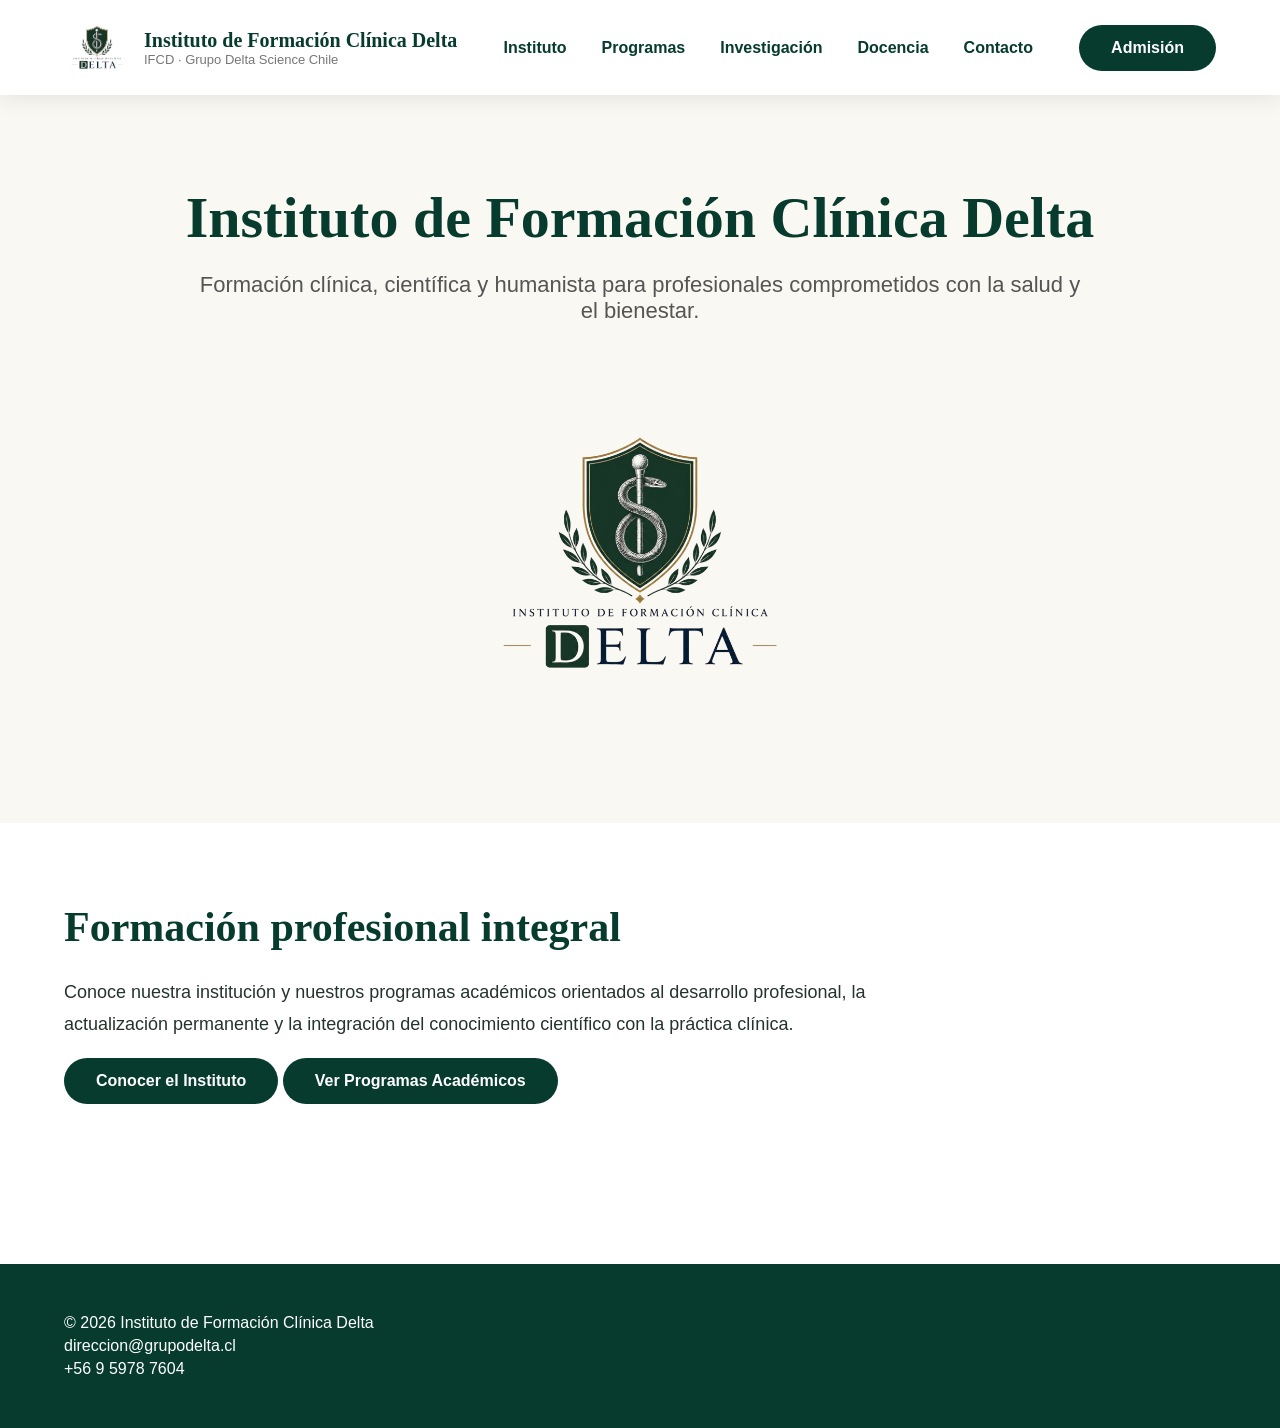
==== commit 7ac03cc5: "Refactor HTML structure and update content" ====
--- a/index.html
+++ b/index.html
@@ -16,6 +16,8 @@
 <body>
 
 
+<!-- HEADER -->
+
 <header class="topbar">
 
 <div class="container">
@@ -25,12 +27,7 @@
 
 <a href="index.html" class="brand">
 
-
-<div class="brand-logo">
-
 <img src="img/logo-ifcd.png" alt="Instituto Delta">
-
-</div>
 
 
 <div class="brand-text">
@@ -52,7 +49,6 @@
 
 <div class="nav-links">
 
-
 <a href="instituto.html">
 Instituto
 </a>
@@ -63,6 +59,16 @@
 </a>
 
 
+<a href="#">
+Investigación
+</a>
+
+
+<a href="#">
+Docencia
+</a>
+
+
 <a href="#contacto">
 Contacto
 </a>
@@ -72,16 +78,15 @@
 
 
 
-<a class="btn btn-primary" href="#contacto">
-
+<a href="#contacto" class="btn btn-primary">
 Admisión
-
 </a>
 
 
 
 </nav>
 
+
 </div>
 
 </header>
@@ -89,10 +94,10 @@
 
 
 
+<!-- HERO PRINCIPAL -->
+
 
 <main>
-
-
 
 
 <section class="hero">
@@ -107,17 +112,12 @@
 
 
 <p>
-Formación clínica, científica y humanista para profesionales
-comprometidos con la salud y el bienestar.
-</p>
-
-
-
-<div class="hero-logo">
-
-<img src="img/logo-ifcd.png" alt="Instituto Delta">
-
-</div>
+Formación clínica, científica y humanista para profesionales comprometidos con la salud y el bienestar.
+</p>
+
+
+
+<img src="img/logo-ifcd.png" alt="Logo Instituto Delta">
 
 
 
@@ -130,11 +130,6 @@
 
 
 
-
-
-
-<!-- CARRUSEL PRINCIPAL -->
-
 <section class="section">
 
 
@@ -142,107 +137,29 @@
 
 
 <h2>
-Nuestros Programas
+Formación profesional integral
 </h2>
 
 
-
-<div class="carrusel">
-
-
-<article class="card-programa">
-
-
-<div class="imagen-programa">
-
-<img src="img/slide-carrera.PNG">
-
-</div>
-
-
-<div class="contenido-programa">
-
-<h2>
-Medicina Naturopática
-</h2>
-
-
-<p>
-Carrera profesional completa de formación clínica integral.
-</p>
-
-</div>
-
-
-</article>
-
-
-
-
-
-
-<article class="card-programa">
-
-
-<div class="imagen-programa">
-
-<img src="img/slide-segunda-titulacion.PNG">
-
-</div>
-
-
-<div class="contenido-programa">
-
-<h2>
-Continuidad de Estudios Profesionales
-</h2>
-
-
-<p>
-Programa dirigido a profesionales del área de la salud.
-</p>
-
-
-</div>
-
-
-</article>
-
-
-
-
-
-
-<article class="card-programa">
-
-
-<div class="imagen-programa">
-
-<img src="img/slide-ortomolecular.PNG">
-
-</div>
-
-
-<div class="contenido-programa">
-
-<h2>
-Diplomado en Medicina Ortomolecular
-</h2>
-
-
-<p>
-Formación especializada en salud integrativa.
-</p>
-
-
-</div>
-
-
-</article>
-
-
-
-</div>
+<p>
+Conoce nuestra institución y nuestros programas académicos orientados al desarrollo profesional, la actualización permanente y la integración del conocimiento científico con la práctica clínica.
+</p>
+
+
+
+<br>
+
+
+<a href="instituto.html" class="btn btn-primary">
+Conocer el Instituto
+</a>
+
+
+
+<a href="programas.html" class="btn btn-primary">
+Ver Programas Académicos
+</a>
+
 
 
 </div>
@@ -252,96 +169,13 @@
 
 
 
-
-
-
-
-
-
-<section class="section">
-
-
-<div class="container">
-
-
-<h2>
-Nuestra Institución
-</h2>
-
-
-<p>
-
-El Instituto de Formación Clínica Delta desarrolla programas
-académicos orientados a integrar conocimiento científico,
-experiencia clínica e innovación, promoviendo una formación
-humanista y comprometida con los desafíos actuales de la salud.
-
-</p>
-
-
-
-<br>
-
-
-
-<a class="btn btn-primary" href="instituto.html">
-
-Conocer el Instituto
-
-</a>
-
-
-
-<a class="btn btn-primary" href="programas.html">
-
-Ver Programas Académicos
-
-</a>
-
-
-
-</div>
-
-
-</section>
-
-
-
-
-
-
-
-<section class="hero">
-
-
-<div class="container">
-
-
-<h2>
-Scientia · Integritas · Humanitas
-</h2>
-
-
-<p>
-Ciencia · Integridad · Humanidad
-</p>
-
-
-</div>
-
-
-</section>
-
-
-
-
 </main>
 
 
 
 
 
-
+<!-- FOOTER -->
 
 
 <footer id="contacto">
@@ -374,7 +208,7 @@
 
 
 
-
 </body>
 
+
 </html>
--- a/style.css
+++ b/style.css
@@ -1,76 +1,65 @@
-/* ==================================================
-   INSTITUTO DE FORMACIÓN CLÍNICA DELTA
-   STYLE.CSS PRINCIPAL
-================================================== */
-
-
 :root{
 
-    --verde:#063b2d;
-    --verde2:#0d5742;
-    --dorado:#b88618;
-    --crema:#faf8f2;
-    --blanco:#ffffff;
-
-    --texto:#26332d;
-    --gris:#666;
-
-    --sombra:0 12px 35px rgba(0,0,0,.10);
-
-}
-
-
-
-/* RESET */
+--green:#063b2d;
+--green-dark:#04291f;
+--gold:#b58a35;
+--cream:#faf8f2;
+--text:#26332d;
+--gray:#666;
+
+}
+
 
 *{
-    margin:0;
-    padding:0;
-    box-sizing:border-box;
+
+box-sizing:border-box;
+margin:0;
+padding:0;
+
+}
+
+
+html{
+
+scroll-behavior:smooth;
+
 }
 
 
 body{
 
-    font-family:Arial, Helvetica, sans-serif;
-    color:var(--texto);
-    background:white;
-    line-height:1.6;
-
-}
-
-
-img{
-
-    max-width:100%;
-    display:block;
-
-}
-
+font-family:Arial, Helvetica, sans-serif;
+color:var(--text);
+background:white;
+
+}
 
 
 .container{
 
-    width:90%;
-    max-width:1200px;
-    margin:auto;
-
-}
-
-
-
-/* ==================================================
-   HEADER
-================================================== */
+width:90%;
+max-width:1200px;
+margin:auto;
+
+}
+
+
+
+/* ==========================
+HEADER
+========================== */
 
 
 .topbar{
 
-    background:white;
-    position:sticky;
-    top:0;
-    z-index:999;
-    border-bottom:1px solid #eee;
+background:white;
+height:95px;
+display:flex;
+align-items:center;
+position:sticky;
+top:0;
+z-index:1000;
+box-shadow:0 5px 20px rgba(0,0,0,.08);
 
 }
 
@@ -78,11 +67,10 @@
 
 .nav{
 
-    min-height:95px;
-    display:flex;
-    align-items:center;
-    justify-content:space-between;
-    gap:30px;
+display:flex;
+align-items:center;
+justify-content:space-between;
+height:95px;
 
 }
 
@@ -90,21 +78,20 @@
 
 .brand{
 
-    display:flex;
-    align-items:center;
-    gap:15px;
-    text-decoration:none;
-    color:var(--verde);
-
-}
-
-
-
-.brand-logo img{
-
-    width:70px;
-    height:70px;
-    object-fit:contain;
+display:flex;
+align-items:center;
+gap:15px;
+text-decoration:none;
+
+}
+
+
+
+.brand img{
+
+width:65px;
+height:65px;
+object-fit:contain;
 
 }
 
@@ -112,8 +99,8 @@
 
 .brand-text{
 
-    display:flex;
-    flex-direction:column;
+display:flex;
+flex-direction:column;
 
 }
 
@@ -121,16 +108,18 @@
 
 .brand-text strong{
 
-    font-family:Georgia,serif;
-    font-size:20px;
-
-}
+font-family:Georgia,serif;
+font-size:20px;
+color:var(--green);
+
+}
+
 
 
 .brand-text span{
 
-    font-size:13px;
-    color:#777;
+font-size:13px;
+color:#777;
 
 }
 
@@ -138,9 +127,9 @@
 
 .nav-links{
 
-    display:flex;
-    align-items:center;
-    gap:35px;
+display:flex;
+align-items:center;
+gap:35px;
 
 }
 
@@ -148,16 +137,19 @@
 
 .nav-links a{
 
-    text-decoration:none;
-    color:var(--verde);
-    font-weight:bold;
-
-}
+text-decoration:none;
+font-weight:600;
+font-size:16px;
+color:var(--green);
+transition:.3s;
+
+}
+
 
 
 .nav-links a:hover{
 
-    color:var(--dorado);
+color:var(--gold);
 
 }
 
@@ -165,19 +157,20 @@
 
 .btn{
 
-    padding:14px 28px;
-    border-radius:30px;
-    text-decoration:none;
-    font-weight:bold;
-    display:inline-block;
-
-}
+display:inline-block;
+padding:14px 32px;
+border-radius:35px;
+font-weight:bold;
+text-decoration:none;
+
+}
+
 
 
 .btn-primary{
 
-    background:var(--verde);
-    color:white;
+background:var(--green);
+color:white;
 
 }
 
@@ -185,22 +178,24 @@
 
 .btn-primary:hover{
 
-    background:var(--verde2);
-
-}
-
-
-
-/* ==================================================
-   HERO
-================================================== */
+background:var(--green-dark);
+
+}
+
+
+
+
+
+/* ==========================
+HERO
+========================== */
 
 
 .hero{
 
-    background:var(--crema);
-    padding:90px 0;
-    text-align:center;
+background:var(--cream);
+padding:90px 0;
+text-align:center;
 
 }
 
@@ -208,10 +203,11 @@
 
 .hero h1{
 
-    font-family:Georgia,serif;
-    font-size:55px;
-    color:var(--verde);
-    margin-bottom:25px;
+font-family:Georgia,serif;
+font-size:58px;
+line-height:1.15;
+color:var(--green);
+margin-bottom:20px;
 
 }
 
@@ -219,40 +215,35 @@
 
 .hero p{
 
-    max-width:850px;
-    margin:auto;
-    font-size:20px;
-    color:#555;
-
-}
-
-
-
-.hero-logo{
-
-    margin-top:45px;
-
-}
-
-
-
-.hero-logo img{
-
-    width:260px;
-    margin:auto;
-
-}
-
-
-
-/* ==================================================
-   SECCIONES
-================================================== */
+font-size:22px;
+color:#555;
+max-width:900px;
+margin:auto;
+
+}
+
+
+
+.hero img{
+
+width:280px;
+max-width:70%;
+margin-top:55px;
+
+}
+
+
+
+
+
+/* ==========================
+SECCIONES
+========================== */
 
 
 .section{
 
-    padding:80px 0;
+padding:80px 0;
 
 }
 
@@ -260,10 +251,10 @@
 
 .section h2{
 
-    font-family:Georgia,serif;
-    color:var(--verde);
-    font-size:40px;
-    margin-bottom:25px;
+font-family:Georgia,serif;
+font-size:42px;
+color:var(--green);
+margin-bottom:25px;
 
 }
 
@@ -271,58 +262,25 @@
 
 .section p{
 
-    font-size:18px;
-    color:#555;
-    max-width:950px;
-
-}
-
-
-
-.section ul{
-
-    margin-top:20px;
-    padding-left:30px;
-
-}
-
-
-.section li{
-
-    margin-bottom:10px;
-    font-size:18px;
-
-}
-
-
-
-/* ==================================================
-   PROGRAMAS
-================================================== */
-
-
-.titulo-area{
-
-    text-align:center;
-    font-family:Georgia,serif;
-    color:var(--verde);
-    font-size:40px;
-    margin:70px 0 40px;
-
-}
-
-
-
-.grid-programas{
-
-    width:90%;
-    max-width:1200px;
-    margin:auto;
-
-    display:grid;
-    grid-template-columns:repeat(3,1fr);
-
-    gap:30px;
+font-size:18px;
+line-height:1.8;
+max-width:850px;
+
+}
+
+
+
+
+/* ==========================
+PROGRAMAS
+========================== */
+
+
+.programas-grid{
+
+display:grid;
+grid-template-columns:repeat(3,1fr);
+gap:35px;
 
 }
 
@@ -330,111 +288,125 @@
 
 .card-programa{
 
-    background:white;
-    border-radius:25px;
-    overflow:hidden;
-    box-shadow:var(--sombra);
-
-}
-
-
-
-.imagen-programa{
-
-    height:280px;
-    background:#eef2ed;
-
-    display:flex;
-    align-items:center;
-    justify-content:center;
-
-}
-
-
-
-.imagen-programa img{
-
-    width:100%;
-    height:100%;
-    object-fit:contain;
-
-}
-
-
-
-.contenido-programa{
-
-    padding:30px;
-
-}
-
-
-
-.contenido-programa h2{
-
-    font-family:Georgia,serif;
-    color:var(--verde);
-    font-size:25px;
-
-}
-
-
-
-.contenido-programa p{
-
-    color:#555;
-
-}
-
-
-
-/* ==================================================
-   CARRUSEL
-================================================== */
-
-
-.carrusel{
-
-    display:flex;
-    overflow-x:auto;
-    gap:30px;
-
-    padding:20px 5%;
-
-    scroll-behavior:smooth;
-
-}
-
-
-
-.carrusel::-webkit-scrollbar{
-
-    height:8px;
-
-}
-
-
-
-.carrusel .card-programa{
-
-    min-width:340px;
-    flex:none;
-
-}
-
-
-
-/* ==================================================
-   FOOTER
-================================================== */
+background:white;
+border-radius:25px;
+overflow:hidden;
+box-shadow:0 12px 35px rgba(0,0,0,.10);
+
+}
+
+
+
+.card-programa img{
+
+width:100%;
+height:260px;
+object-fit:contain;
+background:#f1f2eb;
+
+}
+
+
+
+.card-content{
+
+padding:30px;
+
+}
+
+
+
+.card-content h2{
+
+font-family:Georgia,serif;
+font-size:25px;
+color:var(--green);
+margin-bottom:15px;
+
+}
+
+
+
+.card-content p{
+
+color:#555;
+
+}
+
+
+
+
+
+/* ==========================
+CARRUSEL
+========================== */
+
+
+.carousel{
+
+display:flex;
+gap:30px;
+overflow-x:auto;
+scroll-behavior:smooth;
+padding-bottom:20px;
+
+}
+
+
+
+.carousel::-webkit-scrollbar{
+
+height:8px;
+
+}
+
+
+
+.carousel article{
+
+min-width:360px;
+
+}
+
+
+
+
+
+/* ==========================
+LISTAS
+========================== */
+
+
+ul{
+
+padding-left:25px;
+font-size:18px;
+
+}
+
+
+
+li{
+
+margin-bottom:10px;
+
+}
+
+
+
+
+
+/* ==========================
+FOOTER
+========================== */
 
 
 footer{
 
-    background:var(--verde);
-    color:white;
-    padding:45px 0;
-    margin-top:80px;
+background:var(--green);
+color:white;
+padding:45px 0;
+margin-top:80px;
 
 }
 
@@ -442,60 +414,63 @@
 
 footer p{
 
-    color:white;
-
-}
-
-
-
-/* ==================================================
-   RESPONSIVE
-================================================== */
-
-
-@media(max-width:900px){
+margin:5px 0;
+
+}
+
+
+
+
+
+/* ==========================
+RESPONSIVE
+========================== */
+
+
+@media(max-width:1000px){
 
 
 .nav{
 
-    flex-direction:column;
-    padding:20px 0;
+flex-direction:column;
+height:auto;
+padding:20px 0;
+gap:20px;
+
+}
+
+
+.topbar{
+
+height:auto;
 
 }
 
 
 .nav-links{
 
-    flex-wrap:wrap;
-    justify-content:center;
-    gap:20px;
+flex-wrap:wrap;
+justify-content:center;
+gap:20px;
 
 }
 
 
 .hero h1{
 
-    font-size:38px;
-
-}
-
-
-.grid-programas{
-
-    grid-template-columns:1fr;
-
-}
-
-
-.section h2{
-
-    font-size:32px;
-
-}
-
-
-}
-
+font-size:42px;
+
+}
+
+
+.programas-grid{
+
+grid-template-columns:1fr;
+
+}
+
+
+}
 
 
 @media(max-width:600px){
@@ -503,23 +478,23 @@
 
 .brand-text strong{
 
-    font-size:16px;
-
-}
-
-
-.hero{
-
-    padding:60px 0;
+font-size:16px;
 
 }
 
 
 .hero h1{
 
-    font-size:32px;
-
-}
-
-
-}
+font-size:34px;
+
+}
+
+
+.hero p{
+
+font-size:18px;
+
+}
+
+
+}
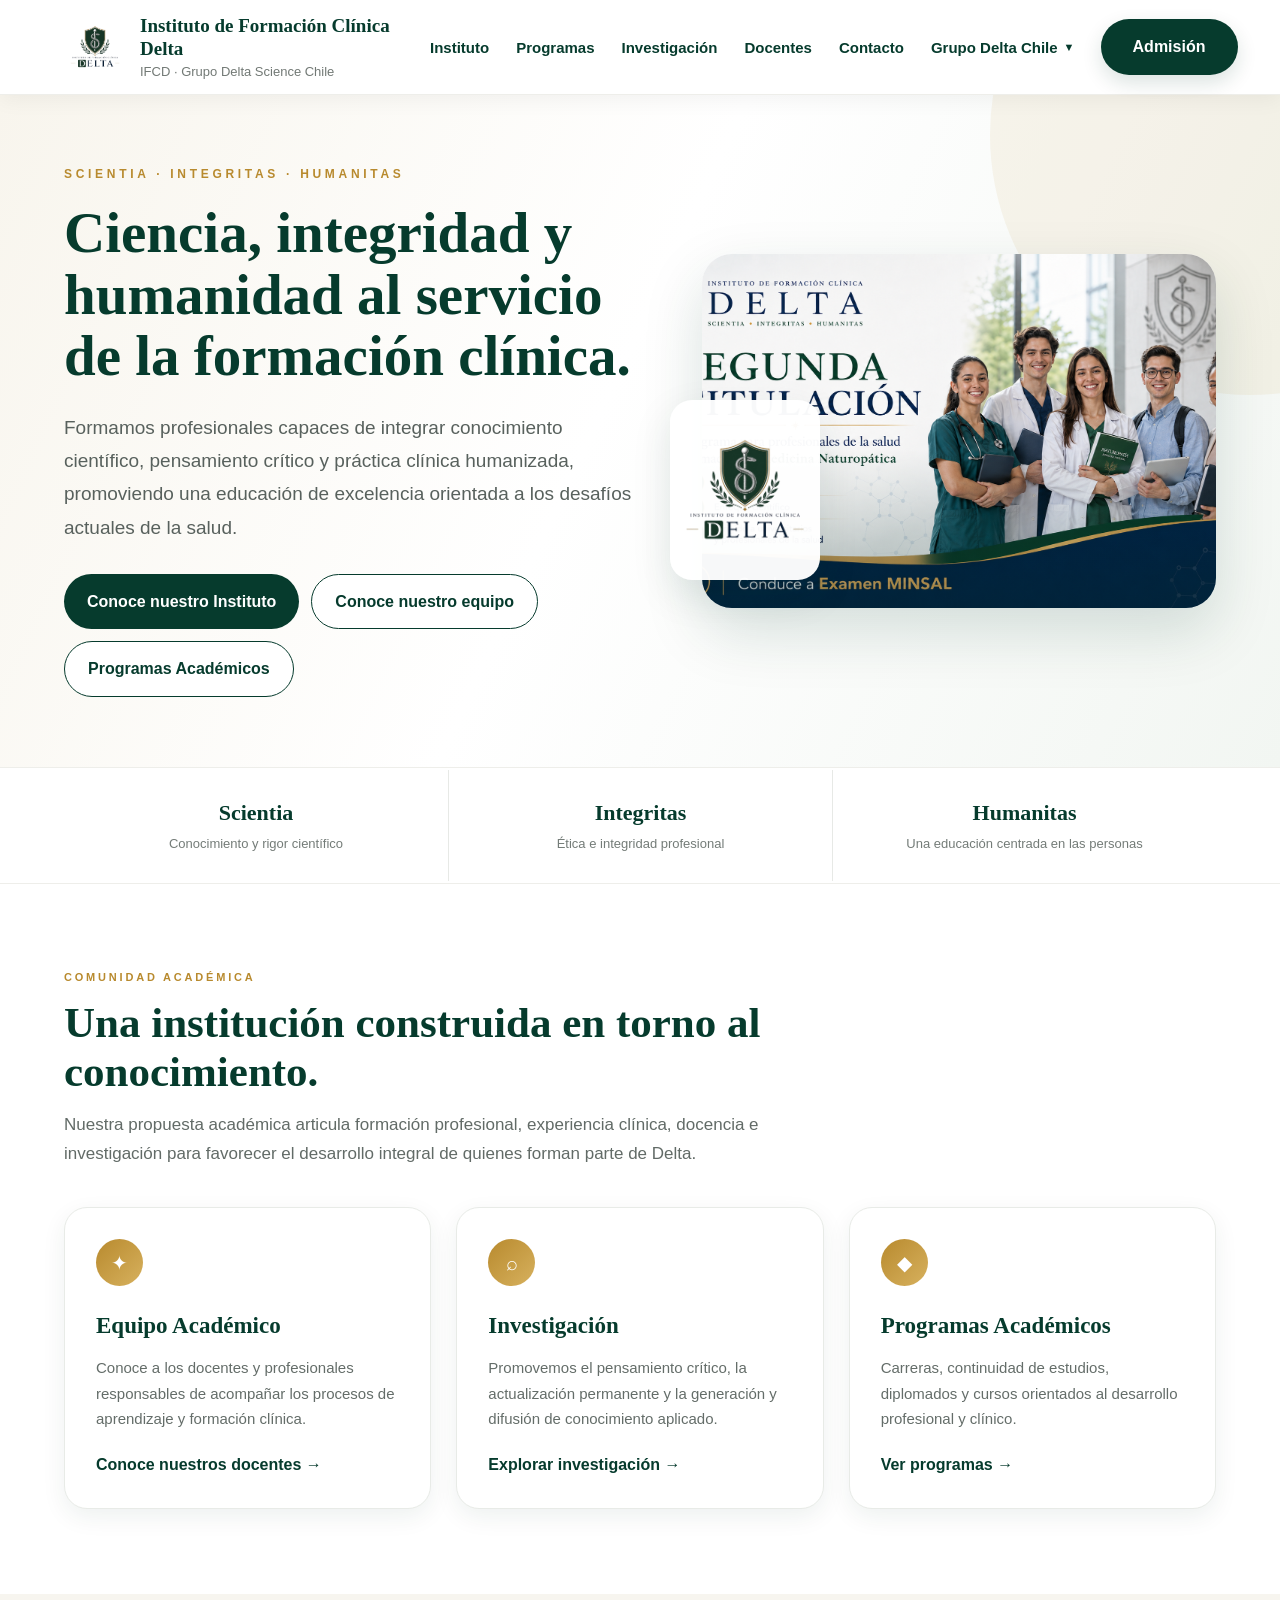
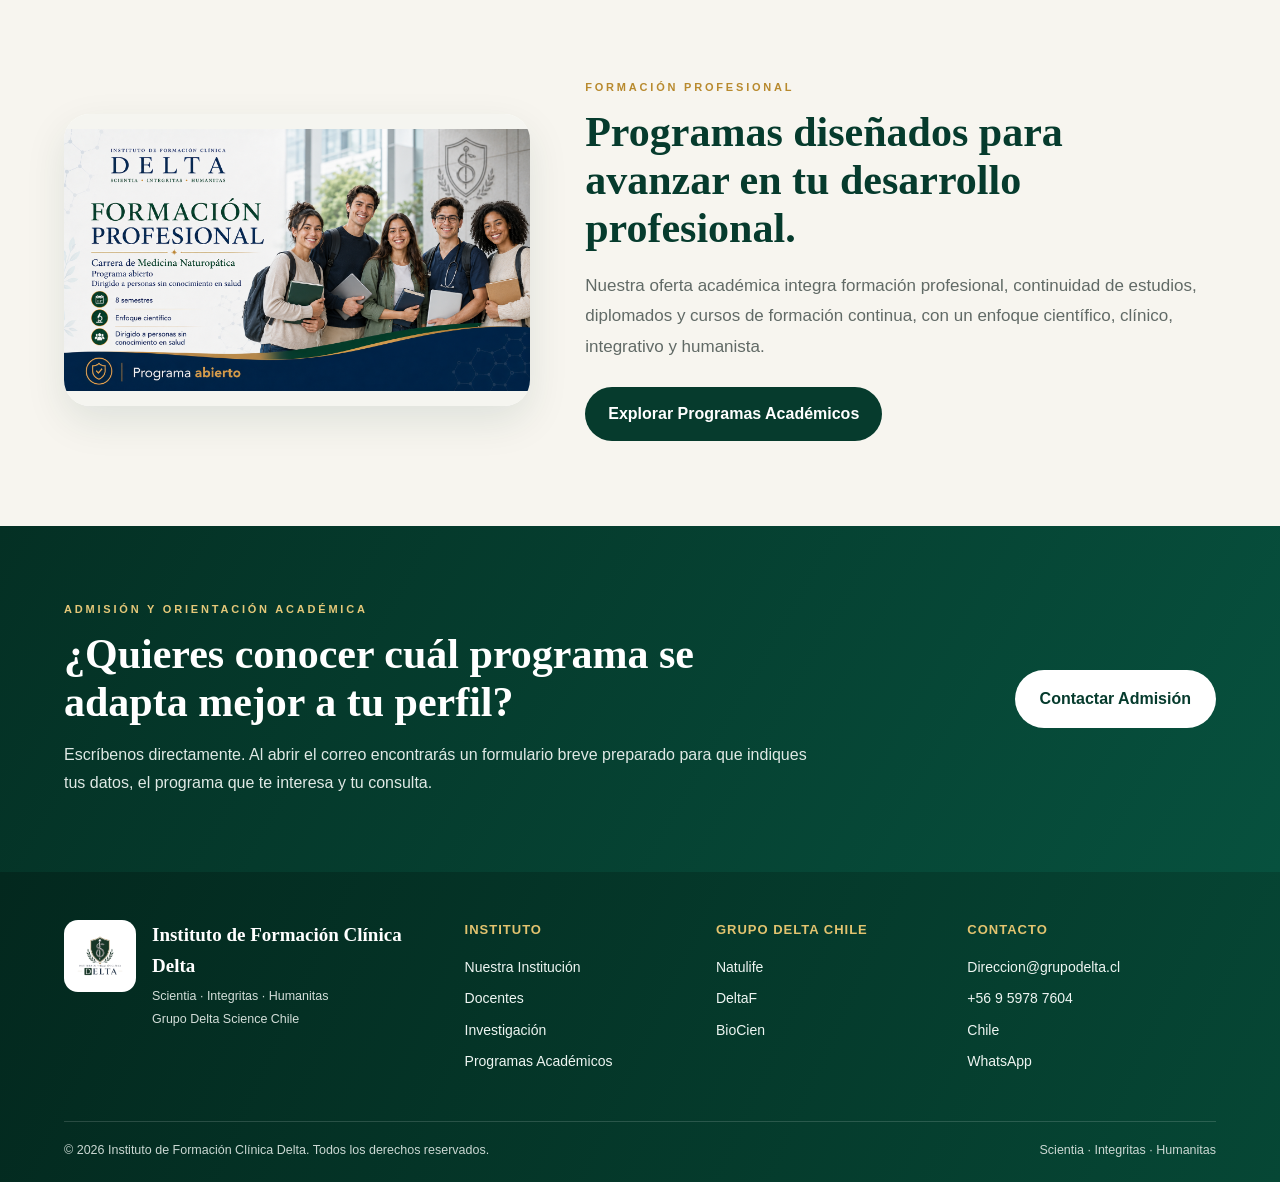
==== commit 6fd38203: "Update index.html" ====
--- a/index.html
+++ b/index.html
@@ -4,11 +4,1735 @@
 <head>
 
 <meta charset="UTF-8">
+
 <meta name="viewport" content="width=device-width, initial-scale=1.0">
 
 <title>Instituto de Formación Clínica Delta</title>
 
-<link rel="stylesheet" href="style.css">
+<meta
+name="description"
+content="Instituto de Formación Clínica Delta. Formación profesional, clínica, científica y humanista para profesionales de la salud.">
+
+<style>
+
+/* =========================================================
+   VARIABLES
+========================================================= */
+
+:root{
+
+    --verde:#063b2d;
+    --verde-oscuro:#042a20;
+    --verde-medio:#0c5642;
+
+    --dorado:#b88a2e;
+    --dorado-claro:#d7b15e;
+
+    --crema:#faf8f2;
+    --crema-claro:#f7f5ef;
+
+    --blanco:#ffffff;
+
+    --texto:#24312c;
+    --gris:#626c67;
+
+    --borde:#e8ebe7;
+
+    --sombra:
+    0 15px 40px rgba(6,59,45,.10);
+
+    --sombra-suave:
+    0 8px 25px rgba(6,59,45,.07);
+
+    --max:1240px;
+
+}
+
+
+/* =========================================================
+   RESET
+========================================================= */
+
+*{
+
+    margin:0;
+    padding:0;
+    box-sizing:border-box;
+
+}
+
+
+html{
+
+    scroll-behavior:smooth;
+
+}
+
+
+body{
+
+    font-family:
+    -apple-system,
+    BlinkMacSystemFont,
+    "Segoe UI",
+    Arial,
+    sans-serif;
+
+    color:var(--texto);
+
+    background:white;
+
+    line-height:1.6;
+
+}
+
+
+img{
+
+    display:block;
+    max-width:100%;
+
+}
+
+
+a{
+
+    color:inherit;
+
+}
+
+
+button{
+
+    font:inherit;
+
+}
+
+
+.container{
+
+    width:min(90%, var(--max));
+    margin:auto;
+
+}
+
+
+/* =========================================================
+   HEADER
+========================================================= */
+
+.site-header{
+
+    position:sticky;
+
+    top:0;
+
+    z-index:1000;
+
+    background:rgba(255,255,255,.98);
+
+    border-bottom:1px solid #eeeeea;
+
+    box-shadow:
+    0 5px 20px rgba(0,0,0,.05);
+
+}
+
+
+.header-inner{
+
+    min-height:94px;
+
+    display:flex;
+
+    align-items:center;
+
+    justify-content:space-between;
+
+    gap:26px;
+
+}
+
+
+.brand{
+
+    display:flex;
+
+    align-items:center;
+
+    gap:14px;
+
+    text-decoration:none;
+
+    min-width:340px;
+
+}
+
+
+.brand-logo{
+
+    width:62px;
+
+    height:62px;
+
+    flex-shrink:0;
+
+}
+
+
+.brand-logo img{
+
+    width:100%;
+
+    height:100%;
+
+    object-fit:contain;
+
+}
+
+
+.brand-copy{
+
+    line-height:1.25;
+
+}
+
+
+.brand-copy strong{
+
+    display:block;
+
+    font-family:
+    Georgia,
+    "Times New Roman",
+    serif;
+
+    color:var(--verde);
+
+    font-size:19px;
+
+}
+
+
+.brand-copy span{
+
+    display:block;
+
+    font-size:13px;
+
+    color:#727975;
+
+    margin-top:3px;
+
+}
+
+
+/* =========================================================
+   MENÚ
+========================================================= */
+
+.main-nav{
+
+    display:flex;
+
+    align-items:center;
+
+    justify-content:center;
+
+    gap:27px;
+
+    flex:1;
+
+}
+
+
+.main-nav > a,
+.dropdown-toggle{
+
+    color:var(--verde);
+
+    text-decoration:none;
+
+    font-weight:750;
+
+    font-size:15px;
+
+    background:none;
+
+    border:0;
+
+    cursor:pointer;
+
+    white-space:nowrap;
+
+    padding:35px 0 31px;
+
+    border-bottom:3px solid transparent;
+
+    transition:.2s ease;
+
+}
+
+
+.main-nav > a:hover,
+.dropdown-toggle:hover{
+
+    color:var(--dorado);
+
+}
+
+
+/* =========================================================
+   GRUPO DELTA CHILE
+========================================================= */
+
+.dropdown{
+
+    position:relative;
+
+}
+
+
+.dropdown-toggle{
+
+    display:flex;
+
+    align-items:center;
+
+    gap:6px;
+
+}
+
+
+.dropdown-arrow{
+
+    font-size:11px;
+
+    transition:.2s ease;
+
+}
+
+
+.dropdown.open .dropdown-arrow{
+
+    transform:rotate(180deg);
+
+}
+
+
+.dropdown-menu{
+
+    position:absolute;
+
+    top:78px;
+
+    right:0;
+
+    min-width:250px;
+
+    background:white;
+
+    border:1px solid var(--borde);
+
+    border-radius:18px;
+
+    box-shadow:var(--sombra);
+
+    padding:10px;
+
+    opacity:0;
+
+    visibility:hidden;
+
+    transform:translateY(-8px);
+
+    transition:.2s ease;
+
+}
+
+
+.dropdown.open .dropdown-menu{
+
+    opacity:1;
+
+    visibility:visible;
+
+    transform:translateY(0);
+
+}
+
+
+.dropdown-menu a{
+
+    display:flex;
+
+    flex-direction:column;
+
+    text-decoration:none;
+
+    border-radius:12px;
+
+    padding:12px 14px;
+
+    transition:.2s;
+
+}
+
+
+.dropdown-menu a:hover{
+
+    background:var(--crema-claro);
+
+}
+
+
+.dropdown-menu strong{
+
+    color:var(--verde);
+
+    font-size:14px;
+
+}
+
+
+.dropdown-menu span{
+
+    color:#7a817d;
+
+    font-size:12px;
+
+    margin-top:2px;
+
+}
+
+
+/* =========================================================
+   ADMISIÓN
+========================================================= */
+
+.admission-btn{
+
+    display:inline-flex;
+
+    justify-content:center;
+
+    align-items:center;
+
+    padding:15px 27px;
+
+    min-width:137px;
+
+    border-radius:999px;
+
+    text-decoration:none;
+
+    background:var(--verde);
+
+    color:white;
+
+    font-weight:800;
+
+    box-shadow:
+    0 8px 20px rgba(6,59,45,.14);
+
+    transition:.2s ease;
+
+}
+
+
+.admission-btn:hover{
+
+    background:var(--verde-medio);
+
+    transform:translateY(-2px);
+
+}
+
+
+/* =========================================================
+   MENÚ MÓVIL
+========================================================= */
+
+.menu-toggle{
+
+    display:none;
+
+    width:44px;
+
+    height:44px;
+
+    border-radius:50%;
+
+    border:1px solid var(--borde);
+
+    background:white;
+
+    color:var(--verde);
+
+    font-size:22px;
+
+    cursor:pointer;
+
+}
+
+
+/* =========================================================
+   HERO
+========================================================= */
+
+.hero{
+
+    position:relative;
+
+    overflow:hidden;
+
+    background:
+    linear-gradient(
+        115deg,
+        #f8f5ed 0%,
+        #ffffff 47%,
+        #f2f6f2 100%
+    );
+
+}
+
+
+.hero::before{
+
+    content:"";
+
+    position:absolute;
+
+    width:520px;
+
+    height:520px;
+
+    border-radius:50%;
+
+    right:-230px;
+
+    top:-220px;
+
+    background:
+    rgba(184,138,46,.08);
+
+}
+
+
+.hero-inner{
+
+    position:relative;
+
+    min-height:650px;
+
+    display:grid;
+
+    grid-template-columns:
+    1.05fr .95fr;
+
+    gap:70px;
+
+    align-items:center;
+
+    padding:70px 0;
+
+}
+
+
+.hero-eyebrow{
+
+    color:var(--dorado);
+
+    font-size:12px;
+
+    letter-spacing:3.7px;
+
+    text-transform:uppercase;
+
+    font-weight:850;
+
+    margin-bottom:18px;
+
+}
+
+
+.hero h1{
+
+    font-family:
+    Georgia,
+    "Times New Roman",
+    serif;
+
+    color:var(--verde);
+
+    font-size:57px;
+
+    line-height:1.08;
+
+    margin-bottom:24px;
+
+}
+
+
+.hero-lead{
+
+    color:#58615d;
+
+    font-size:19px;
+
+    line-height:1.75;
+
+    max-width:650px;
+
+    margin-bottom:30px;
+
+}
+
+
+.hero-actions{
+
+    display:flex;
+
+    flex-wrap:wrap;
+
+    gap:12px;
+
+}
+
+
+.primary-button,
+.secondary-button{
+
+    display:inline-flex;
+
+    align-items:center;
+
+    justify-content:center;
+
+    text-decoration:none;
+
+    padding:14px 23px;
+
+    border-radius:999px;
+
+    font-weight:800;
+
+    transition:.2s ease;
+
+}
+
+
+.primary-button{
+
+    background:var(--verde);
+
+    color:white;
+
+}
+
+
+.primary-button:hover{
+
+    background:var(--verde-medio);
+
+    transform:translateY(-2px);
+
+}
+
+
+.secondary-button{
+
+    border:1.5px solid var(--verde);
+
+    color:var(--verde);
+
+    background:white;
+
+}
+
+
+.secondary-button:hover{
+
+    color:white;
+
+    background:var(--verde);
+
+}
+
+
+/* =========================================================
+   IMAGEN HERO
+========================================================= */
+
+.hero-visual{
+
+    position:relative;
+
+}
+
+
+.hero-image-card{
+
+    position:relative;
+
+    overflow:hidden;
+
+    border-radius:30px;
+
+    background:white;
+
+    box-shadow:
+    0 24px 60px rgba(6,59,45,.15);
+
+}
+
+
+.hero-image-card img{
+
+    width:100%;
+
+    aspect-ratio:16 / 11;
+
+    object-fit:cover;
+
+}
+
+
+.hero-image-card::after{
+
+    content:"";
+
+    position:absolute;
+
+    inset:0;
+
+    background:
+    linear-gradient(
+        180deg,
+        transparent 55%,
+        rgba(4,42,32,.28)
+    );
+
+    pointer-events:none;
+
+}
+
+
+.hero-logo-badge{
+
+    position:absolute;
+
+    left:-32px;
+
+    bottom:28px;
+
+    width:150px;
+
+    padding:15px;
+
+    background:rgba(255,255,255,.97);
+
+    border-radius:22px;
+
+    box-shadow:var(--sombra);
+
+}
+
+
+.hero-logo-badge img{
+
+    width:100%;
+
+    height:auto;
+
+    object-fit:contain;
+
+}
+
+
+/* =========================================================
+   PRINCIPIOS
+========================================================= */
+
+.principles{
+
+    border-top:1px solid #eeeeea;
+
+    border-bottom:1px solid #eeeeea;
+
+    background:white;
+
+}
+
+
+.principles-grid{
+
+    min-height:115px;
+
+    display:grid;
+
+    grid-template-columns:
+    repeat(3,1fr);
+
+    align-items:center;
+
+}
+
+
+.principle{
+
+    padding:25px;
+
+    text-align:center;
+
+}
+
+
+.principle + .principle{
+
+    border-left:1px solid #e7e9e6;
+
+}
+
+
+.principle strong{
+
+    display:block;
+
+    font-family:
+    Georgia,
+    "Times New Roman",
+    serif;
+
+    color:var(--verde);
+
+    font-size:22px;
+
+}
+
+
+.principle span{
+
+    color:#747c78;
+
+    font-size:13px;
+
+}
+
+
+/* =========================================================
+   SECCIONES
+========================================================= */
+
+.section{
+
+    padding:85px 0;
+
+}
+
+
+.section-soft{
+
+    background:var(--crema-claro);
+
+}
+
+
+.section-eyebrow{
+
+    color:var(--dorado);
+
+    letter-spacing:2.8px;
+
+    font-size:11px;
+
+    font-weight:850;
+
+    text-transform:uppercase;
+
+    margin-bottom:11px;
+
+}
+
+
+.section-heading{
+
+    max-width:780px;
+
+    margin-bottom:38px;
+
+}
+
+
+.section-heading h2{
+
+    font-family:
+    Georgia,
+    "Times New Roman",
+    serif;
+
+    color:var(--verde);
+
+    font-size:43px;
+
+    line-height:1.15;
+
+    margin-bottom:15px;
+
+}
+
+
+.section-heading p{
+
+    color:#626b67;
+
+    font-size:17px;
+
+    line-height:1.7;
+
+}
+
+
+/* =========================================================
+   TARJETAS COMUNIDAD ACADÉMICA
+========================================================= */
+
+.academic-grid{
+
+    display:grid;
+
+    grid-template-columns:
+    repeat(3,1fr);
+
+    gap:25px;
+
+}
+
+
+.academic-card{
+
+    border:1px solid var(--borde);
+
+    border-radius:23px;
+
+    background:white;
+
+    padding:31px;
+
+    box-shadow:var(--sombra-suave);
+
+    transition:.2s ease;
+
+}
+
+
+.academic-card:hover{
+
+    transform:translateY(-5px);
+
+    box-shadow:var(--sombra);
+
+}
+
+
+.academic-icon{
+
+    width:47px;
+
+    height:47px;
+
+    border-radius:50%;
+
+    display:flex;
+
+    align-items:center;
+
+    justify-content:center;
+
+    background:
+    linear-gradient(
+        135deg,
+        var(--dorado),
+        var(--dorado-claro)
+    );
+
+    color:white;
+
+    margin-bottom:22px;
+
+    font-size:20px;
+
+}
+
+
+.academic-card h3{
+
+    font-family:
+    Georgia,
+    "Times New Roman",
+    serif;
+
+    color:var(--verde);
+
+    font-size:23px;
+
+    margin-bottom:10px;
+
+}
+
+
+.academic-card p{
+
+    color:#646d69;
+
+    font-size:15px;
+
+    line-height:1.7;
+
+    margin-bottom:20px;
+
+}
+
+
+.text-link{
+
+    color:var(--verde);
+
+    font-weight:800;
+
+    text-decoration:none;
+
+}
+
+
+.text-link:hover{
+
+    color:var(--dorado);
+
+}
+
+
+/* =========================================================
+   DESTACADO PROGRAMAS
+========================================================= */
+
+.program-highlight{
+
+    display:grid;
+
+    grid-template-columns:
+    .85fr 1.15fr;
+
+    gap:55px;
+
+    align-items:center;
+
+}
+
+
+.program-highlight-image{
+
+    overflow:hidden;
+
+    border-radius:26px;
+
+    box-shadow:var(--sombra);
+
+    background:white;
+
+}
+
+
+.program-highlight-image img{
+
+    width:100%;
+
+    aspect-ratio:16 / 10;
+
+    object-fit:contain;
+
+    background:#f5f5f0;
+
+}
+
+
+.program-highlight-content h2{
+
+    font-family:
+    Georgia,
+    "Times New Roman",
+    serif;
+
+    font-size:42px;
+
+    line-height:1.15;
+
+    color:var(--verde);
+
+    margin-bottom:18px;
+
+}
+
+
+.program-highlight-content p{
+
+    font-size:17px;
+
+    line-height:1.8;
+
+    color:#616a66;
+
+    margin-bottom:25px;
+
+}
+
+
+/* =========================================================
+   CTA ADMISIÓN
+========================================================= */
+
+.admission-section{
+
+    padding:75px 0;
+
+    background:
+    linear-gradient(
+        120deg,
+        #043024,
+        #07513e
+    );
+
+    color:white;
+
+}
+
+
+.admission-box{
+
+    display:flex;
+
+    justify-content:space-between;
+
+    align-items:center;
+
+    gap:45px;
+
+}
+
+
+.admission-copy{
+
+    max-width:760px;
+
+}
+
+
+.admission-copy .section-eyebrow{
+
+    color:#e5c879;
+
+}
+
+
+.admission-copy h2{
+
+    font-family:
+    Georgia,
+    "Times New Roman",
+    serif;
+
+    font-size:42px;
+
+    line-height:1.15;
+
+    margin-bottom:15px;
+
+}
+
+
+.admission-copy p{
+
+    color:#dfe9e5;
+
+    line-height:1.75;
+
+    font-size:16px;
+
+}
+
+
+.admission-white-button{
+
+    flex-shrink:0;
+
+    background:white;
+
+    color:var(--verde);
+
+    padding:16px 25px;
+
+    text-decoration:none;
+
+    border-radius:999px;
+
+    font-weight:850;
+
+    transition:.2s ease;
+
+}
+
+
+.admission-white-button:hover{
+
+    transform:translateY(-2px);
+
+    background:#f6f2e8;
+
+}
+
+
+/* =========================================================
+   FOOTER COMPLETO
+========================================================= */
+
+.site-footer{
+
+    background:
+    linear-gradient(
+        115deg,
+        #03281e,
+        #064735
+    );
+
+    color:white;
+
+}
+
+
+.footer-main{
+
+    display:grid;
+
+    grid-template-columns:
+    1.45fr
+    .85fr
+    .85fr
+    1fr;
+
+    gap:40px;
+
+    padding:48px 0 39px;
+
+}
+
+
+.footer-brand{
+
+    display:flex;
+
+    align-items:flex-start;
+
+    gap:16px;
+
+}
+
+
+.footer-brand-logo{
+
+    width:72px;
+
+    height:72px;
+
+    padding:7px;
+
+    background:white;
+
+    border-radius:14px;
+
+    flex-shrink:0;
+
+}
+
+
+.footer-brand-logo img{
+
+    width:100%;
+
+    height:100%;
+
+    object-fit:contain;
+
+}
+
+
+.footer-brand-copy strong{
+
+    display:block;
+
+    font-family:
+    Georgia,
+    "Times New Roman",
+    serif;
+
+    font-size:19px;
+
+    margin-bottom:5px;
+
+}
+
+
+.footer-brand-copy span{
+
+    display:block;
+
+    color:#d3ded9;
+
+    font-size:12.5px;
+
+    margin-top:3px;
+
+}
+
+
+.footer-column h4{
+
+    color:#e2c36f;
+
+    font-size:13px;
+
+    text-transform:uppercase;
+
+    letter-spacing:1px;
+
+    margin-bottom:15px;
+
+}
+
+
+.footer-column a{
+
+    display:block;
+
+    color:#eef5f2;
+
+    text-decoration:none;
+
+    font-size:14px;
+
+    margin-bottom:9px;
+
+}
+
+
+.footer-column a:hover{
+
+    color:#e2c36f;
+
+}
+
+
+.footer-column p{
+
+    color:#eef5f2;
+
+    font-size:14px;
+
+    margin-bottom:9px;
+
+}
+
+
+.footer-bottom{
+
+    border-top:
+    1px solid rgba(255,255,255,.15);
+
+    padding:18px 0 22px;
+
+    display:flex;
+
+    justify-content:space-between;
+
+    gap:25px;
+
+    color:#cbd8d3;
+
+    font-size:12.5px;
+
+}
+
+
+/* =========================================================
+   RESPONSIVE
+========================================================= */
+
+@media(max-width:1120px){
+
+    .brand{
+
+        min-width:auto;
+
+    }
+
+
+    .main-nav{
+
+        gap:19px;
+
+    }
+
+
+    .main-nav > a,
+    .dropdown-toggle{
+
+        font-size:13.5px;
+
+    }
+
+
+    .hero-inner{
+
+        gap:40px;
+
+    }
+
+
+    .hero h1{
+
+        font-size:49px;
+
+    }
+
+}
+
+
+@media(max-width:920px){
+
+    .header-inner{
+
+        flex-wrap:wrap;
+
+        padding:14px 0;
+
+    }
+
+
+    .brand{
+
+        width:calc(100% - 115px);
+
+    }
+
+
+    .menu-toggle{
+
+        display:flex;
+
+        align-items:center;
+
+        justify-content:center;
+
+    }
+
+
+    .main-nav{
+
+        display:none;
+
+        order:4;
+
+        width:100%;
+
+        flex-direction:column;
+
+        align-items:stretch;
+
+        gap:0;
+
+        padding-top:10px;
+
+    }
+
+
+    .main-nav.open{
+
+        display:flex;
+
+    }
+
+
+    .main-nav > a,
+    .dropdown-toggle{
+
+        width:100%;
+
+        text-align:left;
+
+        padding:12px 5px;
+
+        border-bottom:1px solid #eceeea;
+
+    }
+
+
+    .dropdown{
+
+        width:100%;
+
+    }
+
+
+    .dropdown-menu{
+
+        position:static;
+
+        box-shadow:none;
+
+        border:0;
+
+        border-radius:0;
+
+        display:none;
+
+        opacity:1;
+
+        visibility:visible;
+
+        transform:none;
+
+        padding-left:15px;
+
+    }
+
+
+    .dropdown.open .dropdown-menu{
+
+        display:block;
+
+    }
+
+
+    .admission-btn{
+
+        margin-left:auto;
+
+        min-width:auto;
+
+        padding:12px 19px;
+
+    }
+
+
+    .hero-inner{
+
+        grid-template-columns:1fr;
+
+        padding:60px 0;
+
+    }
+
+
+    .hero h1{
+
+        font-size:47px;
+
+    }
+
+
+    .hero-visual{
+
+        max-width:650px;
+
+        margin:auto;
+
+    }
+
+
+    .academic-grid{
+
+        grid-template-columns:1fr 1fr;
+
+    }
+
+
+    .program-highlight{
+
+        grid-template-columns:1fr;
+
+    }
+
+
+    .footer-main{
+
+        grid-template-columns:1fr 1fr;
+
+    }
+
+}
+
+
+@media(max-width:640px){
+
+    .container{
+
+        width:92%;
+
+    }
+
+
+    .brand-logo{
+
+        width:53px;
+
+        height:53px;
+
+    }
+
+
+    .brand-copy strong{
+
+        font-size:15px;
+
+    }
+
+
+    .brand-copy span{
+
+        font-size:11px;
+
+    }
+
+
+    .admission-btn{
+
+        display:none;
+
+    }
+
+
+    .hero-inner{
+
+        min-height:auto;
+
+        padding:45px 0 60px;
+
+    }
+
+
+    .hero h1{
+
+        font-size:37px;
+
+    }
+
+
+    .hero-lead{
+
+        font-size:16px;
+
+    }
+
+
+    .hero-actions{
+
+        flex-direction:column;
+
+        align-items:stretch;
+
+    }
+
+
+    .hero-logo-badge{
+
+        width:115px;
+
+        left:12px;
+
+        bottom:12px;
+
+    }
+
+
+    .principles-grid{
+
+        grid-template-columns:1fr;
+
+    }
+
+
+    .principle + .principle{
+
+        border-left:0;
+
+        border-top:1px solid #e7e9e6;
+
+    }
+
+
+    .section{
+
+        padding:65px 0;
+
+    }
+
+
+    .section-heading h2{
+
+        font-size:34px;
+
+    }
+
+
+    .academic-grid{
+
+        grid-template-columns:1fr;
+
+    }
+
+
+    .program-highlight-content h2{
+
+        font-size:34px;
+
+    }
+
+
+    .admission-box{
+
+        flex-direction:column;
+
+        align-items:flex-start;
+
+    }
+
+
+    .admission-copy h2{
+
+        font-size:34px;
+
+    }
+
+
+    .footer-main{
+
+        grid-template-columns:1fr;
+
+        gap:30px;
+
+    }
+
+
+    .footer-bottom{
+
+        flex-direction:column;
+
+        gap:7px;
+
+    }
+
+}
+
+</style>
 
 </head>
 
@@ -16,21 +1740,30 @@
 <body>
 
 
-<!-- HEADER -->
-
-<header class="topbar">
-
-<div class="container">
-
-<nav class="nav">
-
-
-<a href="index.html" class="brand">
-
-<img src="img/logo-ifcd.png" alt="Instituto Delta">
-
-
-<div class="brand-text">
+<!-- ======================================================
+     HEADER
+====================================================== -->
+
+<header class="site-header">
+
+<div class="container header-inner">
+
+
+<a
+href="index.html"
+class="brand">
+
+
+<div class="brand-logo">
+
+<img
+src="img/logo-ifcd.png"
+alt="Instituto de Formación Clínica Delta">
+
+</div>
+
+
+<div class="brand-copy">
 
 <strong>
 Instituto de Formación Clínica Delta
@@ -47,7 +1780,23 @@
 
 
 
-<div class="nav-links">
+<button
+class="menu-toggle"
+id="menuToggle"
+type="button"
+aria-label="Abrir menú"
+aria-expanded="false">
+
+☰
+
+</button>
+
+
+
+<nav
+class="main-nav"
+id="mainNav">
+
 
 <a href="instituto.html">
 Instituto
@@ -64,8 +1813,8 @@
 </a>
 
 
-<a href="#">
-Docencia
+<a href="#equipo">
+Docentes
 </a>
 
 
@@ -74,19 +1823,104 @@
 </a>
 
 
-</div>
-
-
-
-<a href="#contacto" class="btn btn-primary">
+
+<!-- GRUPO DELTA CHILE -->
+
+<div
+class="dropdown"
+id="grupoDeltaDropdown">
+
+
+<button
+class="dropdown-toggle"
+id="grupoDeltaToggle"
+type="button"
+aria-expanded="false">
+
+
+Grupo Delta Chile
+
+<span class="dropdown-arrow">
+▼
+</span>
+
+
+</button>
+
+
+
+<div class="dropdown-menu">
+
+
+<a
+href="https://natulife.cl"
+target="_blank"
+rel="noopener">
+
+<strong>
+Natulife
+</strong>
+
+<span>
+Bienestar y productos naturales
+</span>
+
+</a>
+
+
+
+<a
+href="https://deltaf.site"
+target="_blank"
+rel="noopener">
+
+<strong>
+DeltaF
+</strong>
+
+<span>
+Gestión clínica y soluciones digitales
+</span>
+
+</a>
+
+
+
+<a
+href="https://www.instagram.com/biocien.cl/"
+target="_blank"
+rel="noopener">
+
+<strong>
+BioCien
+</strong>
+
+<span>
+Ciencia, educación y divulgación
+</span>
+
+</a>
+
+
+</div>
+
+
+</div>
+
+
+</nav>
+
+
+
+<a
+class="admission-btn"
+href="mailto:Direccion@grupodelta.cl?subject=Solicitud%20de%20informaci%C3%B3n%20acad%C3%A9mica&body=Estimado%20Instituto%20de%20Formaci%C3%B3n%20Cl%C3%ADnica%20Delta%3A%0D%0A%0D%0ADeseo%20solicitar%20informaci%C3%B3n%20sobre%20sus%20programas%20acad%C3%A9micos.%0D%0A%0D%0ANombre%20completo%3A%0D%0ACorreo%20electr%C3%B3nico%3A%0D%0ATel%C3%A9fono%3A%0D%0ACiudad%20o%20comuna%3A%0D%0APrograma%20de%20inter%C3%A9s%3A%0D%0AConsulta%3A%0D%0A%0D%0AMuchas%20gracias.">
+
 Admisión
+
 </a>
 
 
-
-</nav>
-
-
 </div>
 
 </header>
@@ -94,8 +1928,9 @@
 
 
 
-<!-- HERO PRINCIPAL -->
-
+<!-- ======================================================
+     HERO
+====================================================== -->
 
 <main>
 
@@ -103,101 +1938,633 @@
 <section class="hero">
 
 
+<div class="container hero-inner">
+
+
+
+<div class="hero-copy">
+
+
+<div class="hero-eyebrow">
+
+SCIENTIA · INTEGRITAS · HUMANITAS
+
+</div>
+
+
+<h1>
+
+Ciencia, integridad y humanidad al servicio de la formación clínica.
+
+</h1>
+
+
+<p class="hero-lead">
+
+Formamos profesionales capaces de integrar conocimiento científico,
+pensamiento crítico y práctica clínica humanizada, promoviendo una
+educación de excelencia orientada a los desafíos actuales de la salud.
+
+</p>
+
+
+
+<div class="hero-actions">
+
+
+<a
+href="instituto.html"
+class="primary-button">
+
+Conoce nuestro Instituto
+
+</a>
+
+
+<a
+href="#equipo"
+class="secondary-button">
+
+Conoce nuestro equipo
+
+</a>
+
+
+<a
+href="programas.html"
+class="secondary-button">
+
+Programas Académicos
+
+</a>
+
+
+</div>
+
+
+</div>
+
+
+
+
+
+<div class="hero-visual">
+
+
+<div class="hero-image-card">
+
+<img
+src="img/slide-segunda-titulacion.PNG"
+alt="Formación profesional Instituto Delta">
+
+</div>
+
+
+<div class="hero-logo-badge">
+
+<img
+src="img/logo-ifcd.png"
+alt="Logo Instituto Delta">
+
+</div>
+
+
+</div>
+
+
+</div>
+
+
+</section>
+
+
+
+
+<!-- ======================================================
+     PRINCIPIOS
+====================================================== -->
+
+<section class="principles">
+
+
+<div class="container principles-grid">
+
+
+<div class="principle">
+
+<strong>
+Scientia
+</strong>
+
+<span>
+Conocimiento y rigor científico
+</span>
+
+</div>
+
+
+<div class="principle">
+
+<strong>
+Integritas
+</strong>
+
+<span>
+Ética e integridad profesional
+</span>
+
+</div>
+
+
+<div class="principle">
+
+<strong>
+Humanitas
+</strong>
+
+<span>
+Una educación centrada en las personas
+</span>
+
+</div>
+
+
+</div>
+
+
+</section>
+
+
+
+
+<!-- ======================================================
+     COMUNIDAD ACADÉMICA
+====================================================== -->
+
+<section
+class="section"
+id="equipo">
+
+
 <div class="container">
 
 
-<h1>
+<div class="section-heading">
+
+
+<div class="section-eyebrow">
+
+Comunidad académica
+
+</div>
+
+
+<h2>
+Una institución construida en torno al conocimiento.
+</h2>
+
+
+<p>
+
+Nuestra propuesta académica articula formación profesional,
+experiencia clínica, docencia e investigación para favorecer
+el desarrollo integral de quienes forman parte de Delta.
+
+</p>
+
+
+</div>
+
+
+
+
+<div class="academic-grid">
+
+
+
+<article class="academic-card">
+
+
+<div class="academic-icon">
+✦
+</div>
+
+
+<h3>
+Equipo Académico
+</h3>
+
+
+<p>
+
+Conoce a los docentes y profesionales responsables de acompañar
+los procesos de aprendizaje y formación clínica.
+
+</p>
+
+
+<a
+href="#"
+class="text-link">
+
+Conoce nuestros docentes →
+
+</a>
+
+
+</article>
+
+
+
+
+
+<article class="academic-card">
+
+
+<div class="academic-icon">
+⌕
+</div>
+
+
+<h3>
+Investigación
+</h3>
+
+
+<p>
+
+Promovemos el pensamiento crítico, la actualización permanente
+y la generación y difusión de conocimiento aplicado.
+
+</p>
+
+
+<a
+href="#"
+class="text-link">
+
+Explorar investigación →
+
+</a>
+
+
+</article>
+
+
+
+
+
+<article class="academic-card">
+
+
+<div class="academic-icon">
+◆
+</div>
+
+
+<h3>
+Programas Académicos
+</h3>
+
+
+<p>
+
+Carreras, continuidad de estudios, diplomados y cursos
+orientados al desarrollo profesional y clínico.
+
+</p>
+
+
+<a
+href="programas.html"
+class="text-link">
+
+Ver programas →
+
+</a>
+
+
+</article>
+
+
+</div>
+
+
+</div>
+
+
+</section>
+
+
+
+
+<!-- ======================================================
+     DESTACADO PROGRAMAS
+====================================================== -->
+
+<section class="section section-soft">
+
+
+<div class="container program-highlight">
+
+
+
+<div class="program-highlight-image">
+
+<img
+src="img/slide-carrera.PNG"
+alt="Carrera de Medicina Naturopática">
+
+</div>
+
+
+
+<div class="program-highlight-content">
+
+
+<div class="section-eyebrow">
+
+Formación profesional
+
+</div>
+
+
+<h2>
+Programas diseñados para avanzar en tu desarrollo profesional.
+</h2>
+
+
+<p>
+
+Nuestra oferta académica integra formación profesional,
+continuidad de estudios, diplomados y cursos de formación continua,
+con un enfoque científico, clínico, integrativo y humanista.
+
+</p>
+
+
+<a
+href="programas.html"
+class="primary-button">
+
+Explorar Programas Académicos
+
+</a>
+
+
+</div>
+
+
+</div>
+
+
+</section>
+
+
+
+
+<!-- ======================================================
+     ADMISIÓN
+====================================================== -->
+
+<section class="admission-section">
+
+
+<div class="container admission-box">
+
+
+<div class="admission-copy">
+
+
+<div class="section-eyebrow">
+
+Admisión y orientación académica
+
+</div>
+
+
+<h2>
+¿Quieres conocer cuál programa se adapta mejor a tu perfil?
+</h2>
+
+
+<p>
+
+Escríbenos directamente. Al abrir el correo encontrarás un formulario
+breve preparado para que indiques tus datos, el programa que te interesa
+y tu consulta.
+
+</p>
+
+
+</div>
+
+
+
+<a
+class="admission-white-button"
+href="mailto:Direccion@grupodelta.cl?subject=Solicitud%20de%20informaci%C3%B3n%20acad%C3%A9mica&body=Estimado%20Instituto%20de%20Formaci%C3%B3n%20Cl%C3%ADnica%20Delta%3A%0D%0A%0D%0ADeseo%20solicitar%20informaci%C3%B3n%20sobre%20sus%20programas%20acad%C3%A9micos.%0D%0A%0D%0ANombre%20completo%3A%0D%0ACorreo%20electr%C3%B3nico%3A%0D%0ATel%C3%A9fono%3A%0D%0ACiudad%20o%20comuna%3A%0D%0APrograma%20de%20inter%C3%A9s%3A%0D%0AConsulta%3A%0D%0A%0D%0AMuchas%20gracias.">
+
+Contactar Admisión
+
+</a>
+
+
+</div>
+
+
+</section>
+
+
+</main>
+
+
+
+
+<!-- ======================================================
+     FOOTER COMPLETO
+====================================================== -->
+
+<footer
+class="site-footer"
+id="contacto">
+
+
+<div class="container footer-main">
+
+
+
+<div class="footer-brand">
+
+
+<div class="footer-brand-logo">
+
+<img
+src="img/logo-ifcd.png"
+alt="Instituto Delta">
+
+</div>
+
+
+<div class="footer-brand-copy">
+
+<strong>
 Instituto de Formación Clínica Delta
-</h1>
+</strong>
+
+<span>
+Scientia · Integritas · Humanitas
+</span>
+
+<span>
+Grupo Delta Science Chile
+</span>
+
+</div>
+
+
+</div>
+
+
+
+
+<div class="footer-column">
+
+
+<h4>
+Instituto
+</h4>
+
+
+<a href="instituto.html">
+Nuestra Institución
+</a>
+
+
+<a href="#equipo">
+Docentes
+</a>
+
+
+<a href="#">
+Investigación
+</a>
+
+
+<a href="programas.html">
+Programas Académicos
+</a>
+
+
+</div>
+
+
+
+
+<div class="footer-column">
+
+
+<h4>
+Grupo Delta Chile
+</h4>
+
+
+<a
+href="https://natulife.cl"
+target="_blank"
+rel="noopener">
+
+Natulife
+
+</a>
+
+
+<a
+href="https://deltaf.site"
+target="_blank"
+rel="noopener">
+
+DeltaF
+
+</a>
+
+
+<a
+href="https://www.instagram.com/biocien.cl/"
+target="_blank"
+rel="noopener">
+
+BioCien
+
+</a>
+
+
+</div>
+
+
+
+
+<div class="footer-column">
+
+
+<h4>
+Contacto
+</h4>
+
+
+<a href="mailto:Direccion@grupodelta.cl">
+
+Direccion@grupodelta.cl
+
+</a>
+
+
+<a href="tel:+56959787604">
+
++56 9 5978 7604
+
+</a>
 
 
 <p>
-Formación clínica, científica y humanista para profesionales comprometidos con la salud y el bienestar.
+Chile
 </p>
 
 
-
-<img src="img/logo-ifcd.png" alt="Logo Instituto Delta">
-
-
-
-</div>
-
-
-</section>
-
-
-
-
-
-<section class="section">
-
-
-<div class="container">
-
-
-<h2>
-Formación profesional integral
-</h2>
-
-
-<p>
-Conoce nuestra institución y nuestros programas académicos orientados al desarrollo profesional, la actualización permanente y la integración del conocimiento científico con la práctica clínica.
-</p>
-
-
-
-<br>
-
-
-<a href="instituto.html" class="btn btn-primary">
-Conocer el Instituto
+<a
+href="https://wa.me/56959787604"
+target="_blank"
+rel="noopener">
+
+WhatsApp
+
 </a>
 
 
-
-<a href="programas.html" class="btn btn-primary">
-Ver Programas Académicos
-</a>
-
-
-
-</div>
-
-
-</section>
-
-
-
-</main>
-
-
-
-
-
-<!-- FOOTER -->
-
-
-<footer id="contacto">
-
-
-<div class="container">
-
-
-<p>
-© 2026 Instituto de Formación Clínica Delta
-</p>
-
-
-<p>
-direccion@grupodelta.cl
-</p>
-
-
-<p>
-+56 9 5978 7604
-</p>
-
+</div>
+
+
+</div>
+
+
+
+
+<div class="container footer-bottom">
+
+
+<span>
+
+© 2026 Instituto de Formación Clínica Delta.
+Todos los derechos reservados.
+
+</span>
+
+
+<span>
+
+Scientia · Integritas · Humanitas
+
+</span>
 
 
 </div>
@@ -208,7 +2575,142 @@
 
 
 
+<!-- ======================================================
+     JAVASCRIPT
+====================================================== -->
+
+<script>
+
+
+document.addEventListener(
+"DOMContentLoaded",
+()=>{
+
+
+    const dropdown =
+    document.getElementById(
+        "grupoDeltaDropdown"
+    );
+
+
+    const dropdownToggle =
+    document.getElementById(
+        "grupoDeltaToggle"
+    );
+
+
+    const menuToggle =
+    document.getElementById(
+        "menuToggle"
+    );
+
+
+    const mainNav =
+    document.getElementById(
+        "mainNav"
+    );
+
+
+
+    /* GRUPO DELTA CHILE */
+
+    if(
+        dropdown &&
+        dropdownToggle
+    ){
+
+        dropdownToggle.addEventListener(
+        "click",
+        (event)=>{
+
+            event.preventDefault();
+
+            event.stopPropagation();
+
+
+            const isOpen =
+            dropdown.classList.toggle(
+                "open"
+            );
+
+
+            dropdownToggle.setAttribute(
+                "aria-expanded",
+                String(isOpen)
+            );
+
+        });
+
+    }
+
+
+
+    document.addEventListener(
+    "click",
+    (event)=>{
+
+        if(
+            dropdown &&
+            !dropdown.contains(
+                event.target
+            )
+        ){
+
+            dropdown.classList.remove(
+                "open"
+            );
+
+
+            if(dropdownToggle){
+
+                dropdownToggle.setAttribute(
+                    "aria-expanded",
+                    "false"
+                );
+
+            }
+
+        }
+
+    });
+
+
+
+    /* MENÚ MÓVIL */
+
+    if(
+        menuToggle &&
+        mainNav
+    ){
+
+        menuToggle.addEventListener(
+        "click",
+        ()=>{
+
+
+            const isOpen =
+            mainNav.classList.toggle(
+                "open"
+            );
+
+
+            menuToggle.setAttribute(
+                "aria-expanded",
+                String(isOpen)
+            );
+
+        });
+
+    }
+
+
+
+});
+
+
+</script>
+
+
 </body>
 
-
 </html>
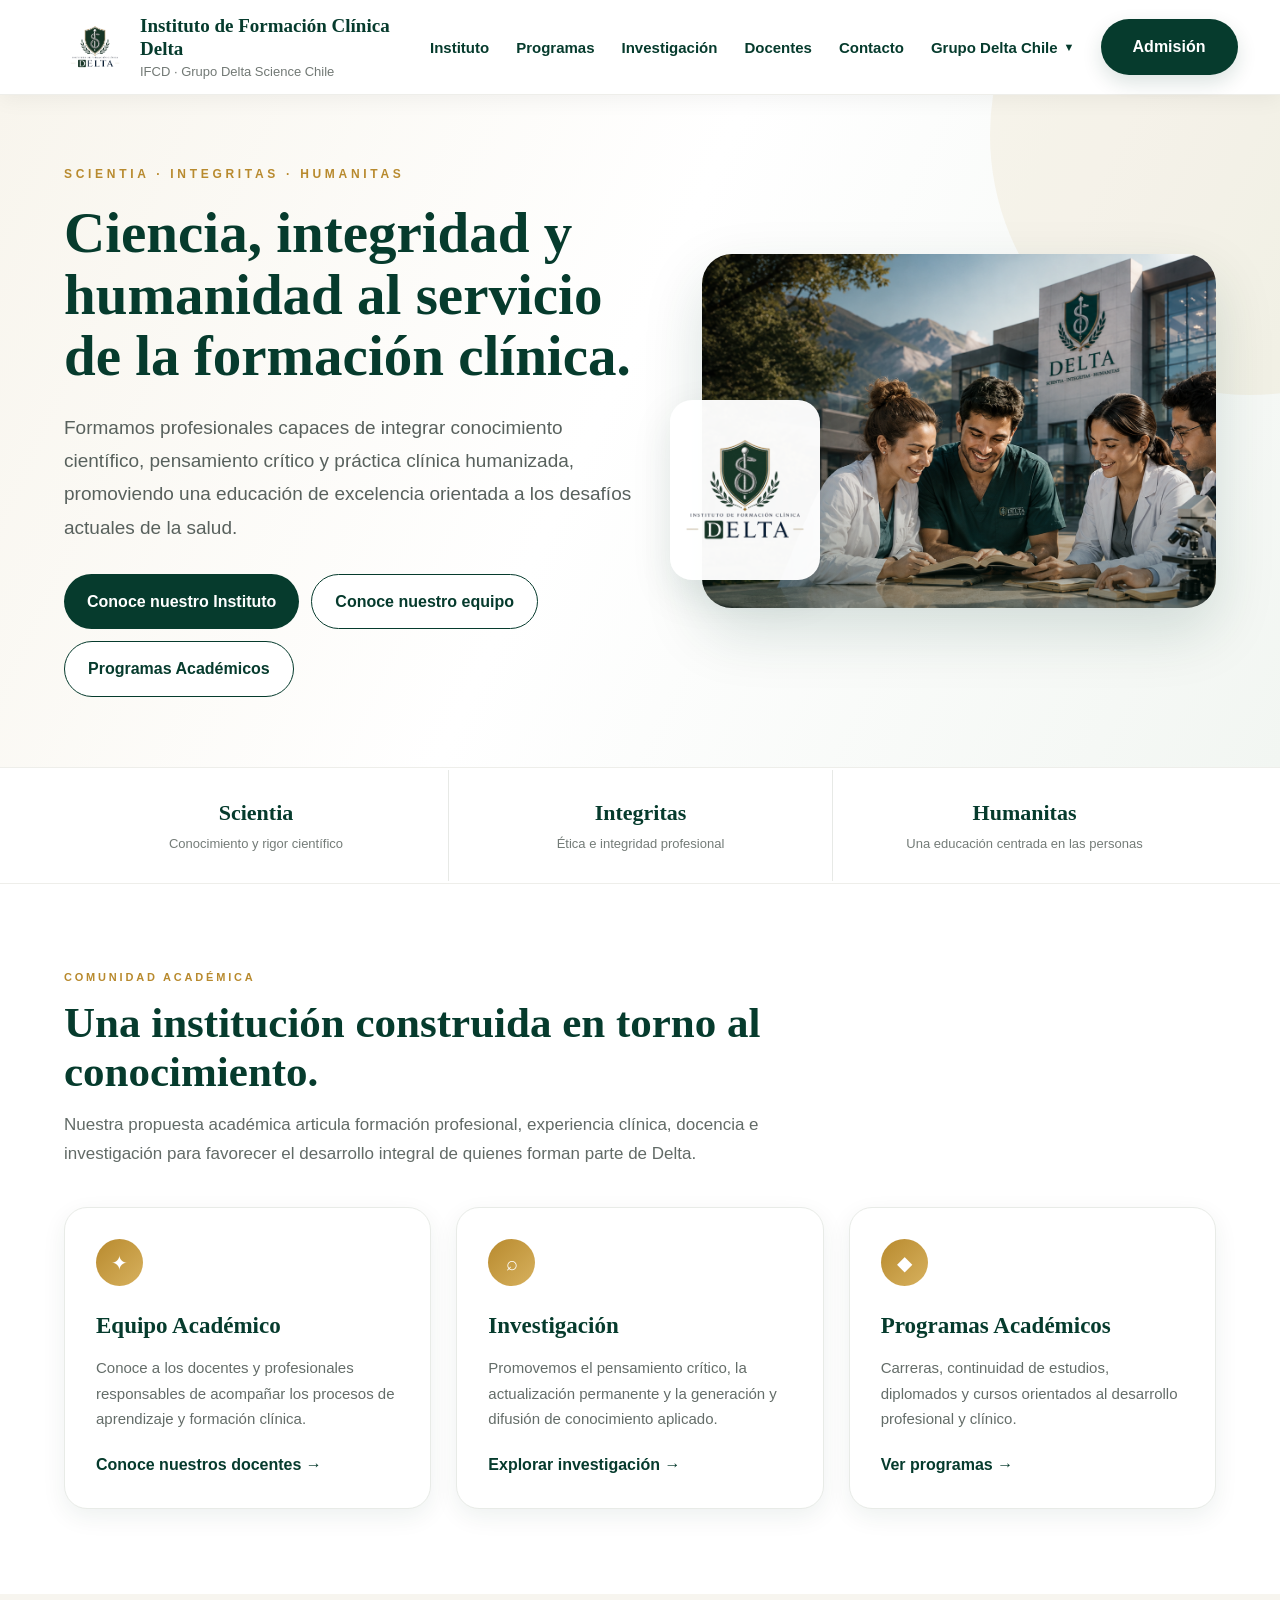
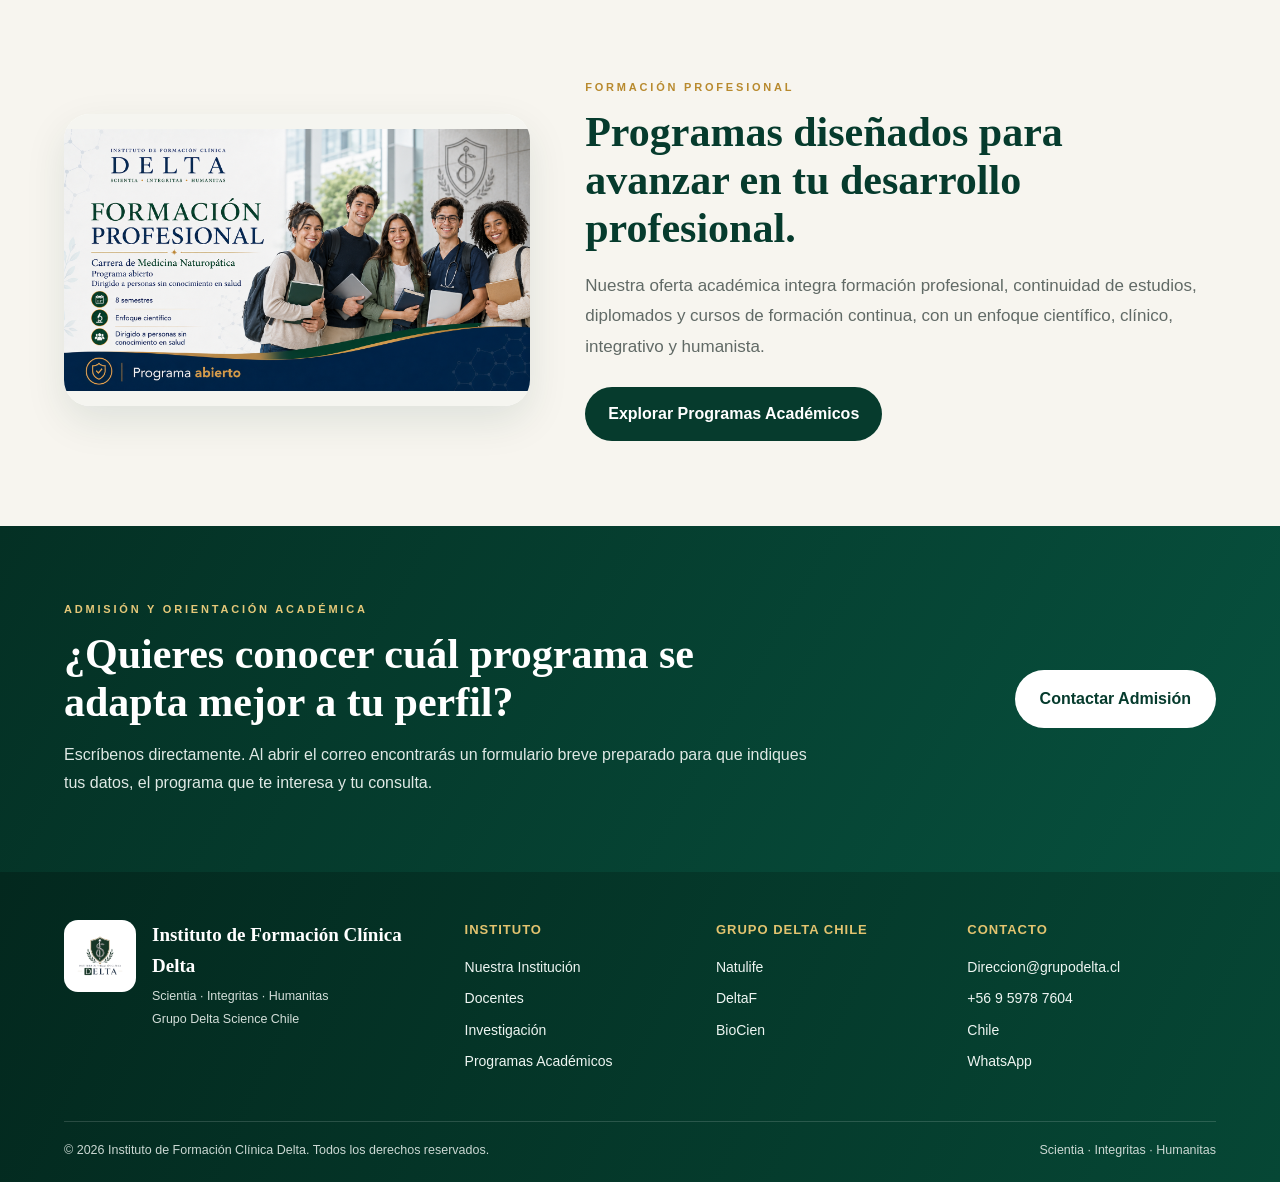
==== commit 5c1130b9: "Update index.html" ====
--- a/index.html
+++ b/index.html
@@ -2014,7 +2014,7 @@
 <div class="hero-image-card">
 
 <img
-src="img/slide-segunda-titulacion.PNG"
+src="img/portada.PNG"
 alt="Formación profesional Instituto Delta">
 
 </div>
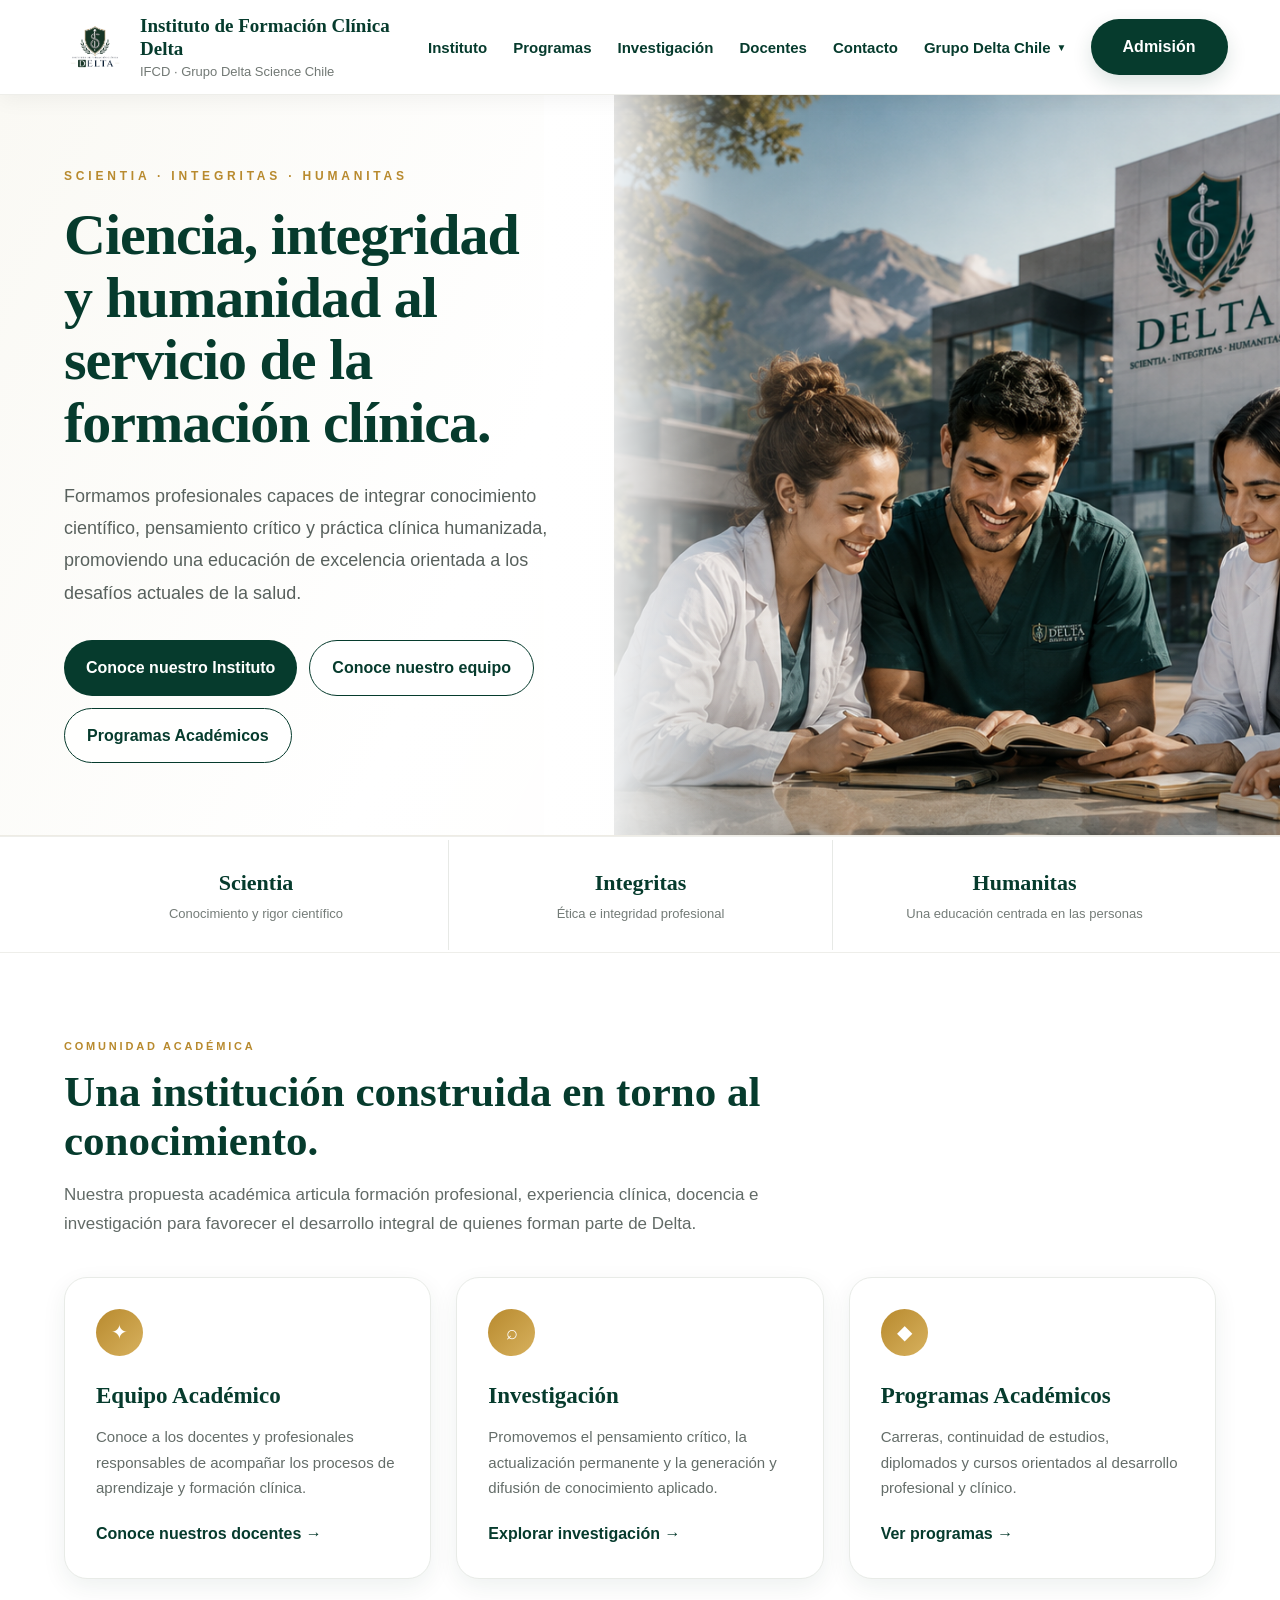
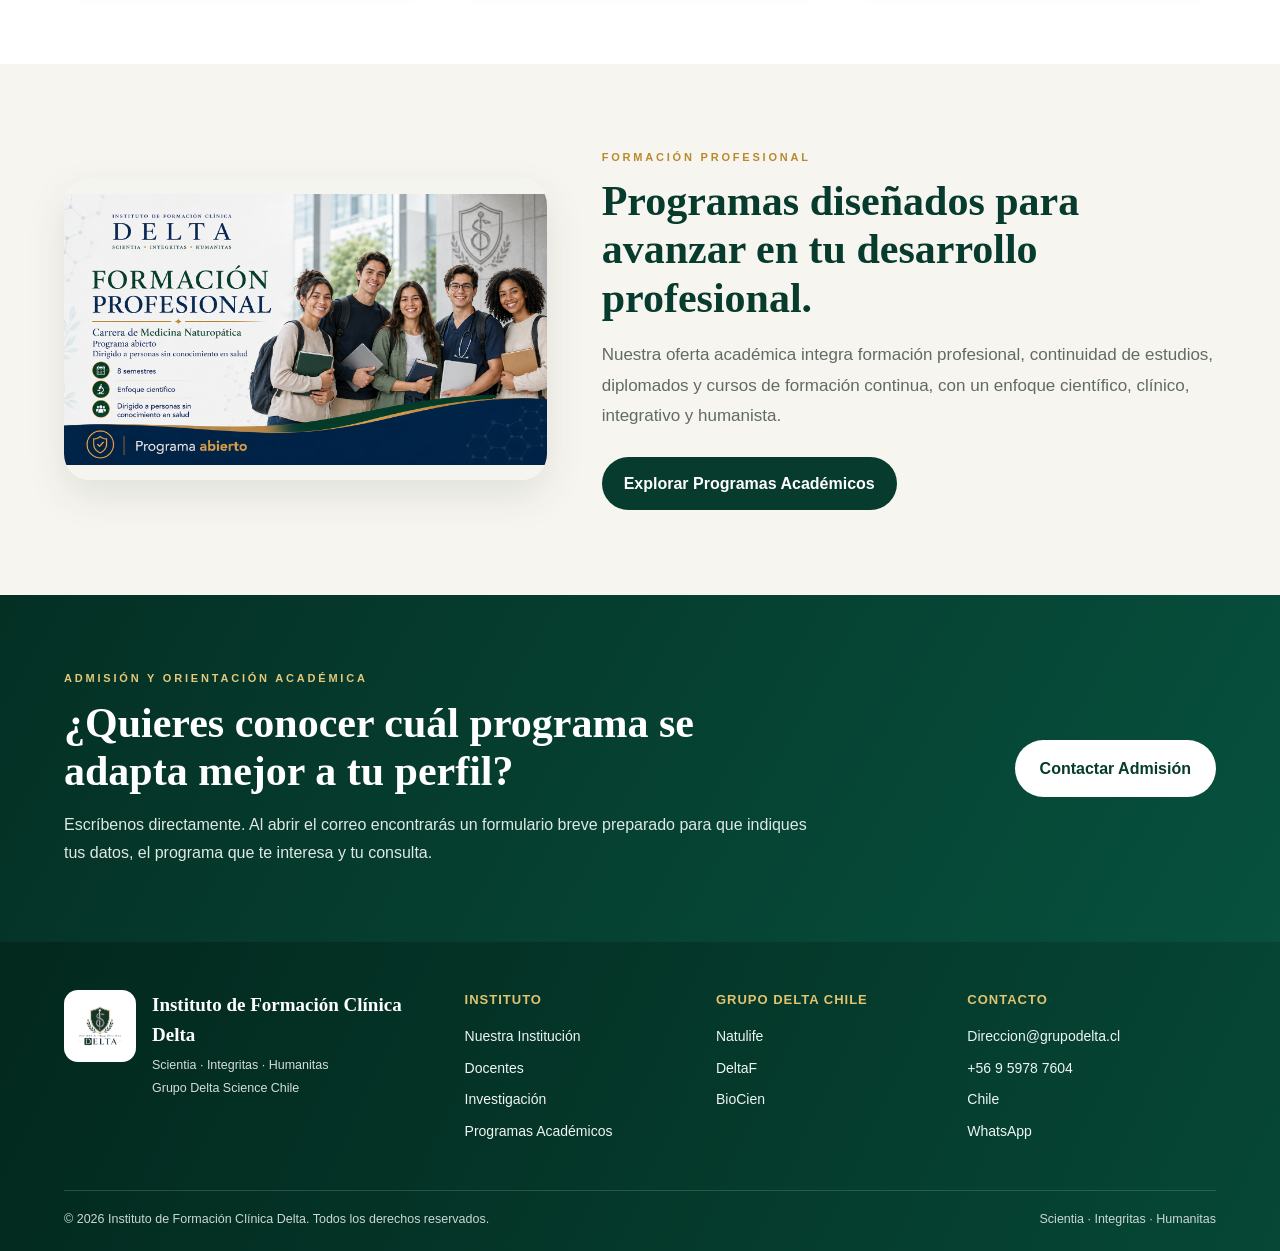
==== commit 36665aed: "Update index.html" ====
--- a/index.html
+++ b/index.html
@@ -13,6 +13,7 @@
 name="description"
 content="Instituto de Formación Clínica Delta. Formación profesional, clínica, científica y humanista para profesionales de la salud.">
 
+
 <style>
 
 /* =========================================================
@@ -38,11 +39,8 @@
 
     --borde:#e8ebe7;
 
-    --sombra:
-    0 15px 40px rgba(6,59,45,.10);
-
-    --sombra-suave:
-    0 8px 25px rgba(6,59,45,.07);
+    --sombra:0 15px 40px rgba(6,59,45,.10);
+    --sombra-suave:0 8px 25px rgba(6,59,45,.07);
 
     --max:1240px;
 
@@ -54,18 +52,14 @@
 ========================================================= */
 
 *{
-
     margin:0;
     padding:0;
     box-sizing:border-box;
-
 }
 
 
 html{
-
     scroll-behavior:smooth;
-
 }
 
 
@@ -80,40 +74,31 @@
 
     color:var(--texto);
 
-    background:white;
+    background:#ffffff;
 
     line-height:1.6;
-
 }
 
 
 img{
-
     display:block;
     max-width:100%;
-
 }
 
 
 a{
-
     color:inherit;
-
 }
 
 
 button{
-
     font:inherit;
-
 }
 
 
 .container{
-
-    width:min(90%, var(--max));
+    width:min(90%,var(--max));
     margin:auto;
-
 }
 
 
@@ -133,9 +118,7 @@
 
     border-bottom:1px solid #eeeeea;
 
-    box-shadow:
-    0 5px 20px rgba(0,0,0,.05);
-
+    box-shadow:0 5px 20px rgba(0,0,0,.05);
 }
 
 
@@ -149,10 +132,13 @@
 
     justify-content:space-between;
 
-    gap:26px;
-
-}
-
+    gap:24px;
+}
+
+
+/* =========================================================
+   MARCA
+========================================================= */
 
 .brand{
 
@@ -165,36 +151,29 @@
     text-decoration:none;
 
     min-width:340px;
-
 }
 
 
 .brand-logo{
 
     width:62px;
-
     height:62px;
 
     flex-shrink:0;
-
 }
 
 
 .brand-logo img{
 
     width:100%;
-
     height:100%;
 
     object-fit:contain;
-
 }
 
 
 .brand-copy{
-
     line-height:1.25;
-
 }
 
 
@@ -210,7 +189,6 @@
     color:var(--verde);
 
     font-size:19px;
-
 }
 
 
@@ -223,7 +201,6 @@
     color:#727975;
 
     margin-top:3px;
-
 }
 
 
@@ -239,10 +216,9 @@
 
     justify-content:center;
 
-    gap:27px;
+    gap:26px;
 
     flex:1;
-
 }
 
 
@@ -270,7 +246,6 @@
     border-bottom:3px solid transparent;
 
     transition:.2s ease;
-
 }
 
 
@@ -278,7 +253,6 @@
 .dropdown-toggle:hover{
 
     color:var(--dorado);
-
 }
 
 
@@ -287,9 +261,7 @@
 ========================================================= */
 
 .dropdown{
-
     position:relative;
-
 }
 
 
@@ -300,23 +272,19 @@
     align-items:center;
 
     gap:6px;
-
 }
 
 
 .dropdown-arrow{
 
-    font-size:11px;
+    font-size:10px;
 
     transition:.2s ease;
-
 }
 
 
 .dropdown.open .dropdown-arrow{
-
     transform:rotate(180deg);
-
 }
 
 
@@ -328,7 +296,7 @@
 
     right:0;
 
-    min-width:250px;
+    min-width:255px;
 
     background:white;
 
@@ -347,7 +315,6 @@
     transform:translateY(-8px);
 
     transition:.2s ease;
-
 }
 
 
@@ -358,7 +325,6 @@
     visibility:visible;
 
     transform:translateY(0);
-
 }
 
 
@@ -374,15 +340,12 @@
 
     padding:12px 14px;
 
-    transition:.2s;
-
+    transition:.2s ease;
 }
 
 
 .dropdown-menu a:hover{
-
     background:var(--crema-claro);
-
 }
 
 
@@ -391,7 +354,6 @@
     color:var(--verde);
 
     font-size:14px;
-
 }
 
 
@@ -402,7 +364,6 @@
     font-size:12px;
 
     margin-top:2px;
-
 }
 
 
@@ -414,14 +375,14 @@
 
     display:inline-flex;
 
+    align-items:center;
+
     justify-content:center;
 
-    align-items:center;
+    min-width:137px;
 
     padding:15px 27px;
 
-    min-width:137px;
-
     border-radius:999px;
 
     text-decoration:none;
@@ -432,11 +393,9 @@
 
     font-weight:800;
 
-    box-shadow:
-    0 8px 20px rgba(6,59,45,.14);
+    box-shadow:0 8px 20px rgba(6,59,45,.14);
 
     transition:.2s ease;
-
 }
 
 
@@ -445,7 +404,6 @@
     background:var(--verde-medio);
 
     transform:translateY(-2px);
-
 }
 
 
@@ -458,7 +416,6 @@
     display:none;
 
     width:44px;
-
     height:44px;
 
     border-radius:50%;
@@ -472,12 +429,11 @@
     font-size:22px;
 
     cursor:pointer;
-
 }
 
 
 /* =========================================================
-   HERO
+   HERO NUEVO
 ========================================================= */
 
 .hero{
@@ -486,77 +442,115 @@
 
     overflow:hidden;
 
+    background:#faf9f4;
+
+    border-bottom:1px solid #eeece5;
+}
+
+
+.hero-inner{
+
+    width:100%;
+
+    min-height:650px;
+
+    display:grid;
+
+    grid-template-columns:
+    minmax(0,48%)
+    minmax(0,52%);
+}
+
+
+/* =========================================================
+   TEXTO HERO
+========================================================= */
+
+.hero-copy{
+
+    position:relative;
+
+    z-index:5;
+
+    display:flex;
+
+    flex-direction:column;
+
+    justify-content:center;
+
+    padding:
+
+    72px
+    55px
+    72px
+    max(
+        5vw,
+        calc((100vw - 1240px) / 2)
+    );
+
     background:
+
     linear-gradient(
         115deg,
-        #f8f5ed 0%,
-        #ffffff 47%,
-        #f2f6f2 100%
+        #faf9f4 0%,
+        #ffffff 72%,
+        rgba(255,255,255,.86) 100%
     );
-
-}
-
-
-.hero::before{
+}
+
+
+.hero-copy::after{
 
     content:"";
 
     position:absolute;
 
-    width:520px;
-
-    height:520px;
-
-    border-radius:50%;
-
-    right:-230px;
-
-    top:-220px;
+    top:0;
+
+    right:-100px;
+
+    width:170px;
+
+    height:100%;
 
     background:
-    rgba(184,138,46,.08);
-
-}
-
-
-.hero-inner{
+
+    linear-gradient(
+        90deg,
+        rgba(255,255,255,.98) 0%,
+        rgba(255,255,255,.70) 42%,
+        rgba(255,255,255,0) 100%
+    );
+
+    pointer-events:none;
+}
+
+
+.hero-eyebrow{
 
     position:relative;
 
-    min-height:650px;
-
-    display:grid;
-
-    grid-template-columns:
-    1.05fr .95fr;
-
-    gap:70px;
-
-    align-items:center;
-
-    padding:70px 0;
-
-}
-
-
-.hero-eyebrow{
+    z-index:2;
 
     color:var(--dorado);
 
     font-size:12px;
 
-    letter-spacing:3.7px;
-
-    text-transform:uppercase;
+    letter-spacing:3.8px;
 
     font-weight:850;
 
     margin-bottom:18px;
-
 }
 
 
 .hero h1{
+
+    position:relative;
+
+    z-index:2;
+
+    max-width:650px;
 
     font-family:
     Georgia,
@@ -565,40 +559,51 @@
 
     color:var(--verde);
 
-    font-size:57px;
+    font-size:58px;
 
     line-height:1.08;
 
-    margin-bottom:24px;
-
+    letter-spacing:-1px;
+
+    margin-bottom:25px;
 }
 
 
 .hero-lead{
 
+    position:relative;
+
+    z-index:2;
+
+    max-width:620px;
+
     color:#58615d;
 
-    font-size:19px;
-
-    line-height:1.75;
-
-    max-width:650px;
-
-    margin-bottom:30px;
-
+    font-size:18px;
+
+    line-height:1.8;
+
+    margin-bottom:31px;
 }
 
 
 .hero-actions{
 
+    position:relative;
+
+    z-index:2;
+
     display:flex;
 
     flex-wrap:wrap;
 
     gap:12px;
-
-}
-
+}
+
+
+/* =========================================================
+   BOTONES
+========================================================= */
 
 .primary-button,
 .secondary-button{
@@ -611,14 +616,13 @@
 
     text-decoration:none;
 
-    padding:14px 23px;
+    padding:14px 22px;
 
     border-radius:999px;
 
     font-weight:800;
 
     transition:.2s ease;
-
 }
 
 
@@ -627,7 +631,6 @@
     background:var(--verde);
 
     color:white;
-
 }
 
 
@@ -636,7 +639,6 @@
     background:var(--verde-medio);
 
     transform:translateY(-2px);
-
 }
 
 
@@ -646,8 +648,7 @@
 
     color:var(--verde);
 
-    background:white;
-
+    background:rgba(255,255,255,.88);
 }
 
 
@@ -656,49 +657,33 @@
     color:white;
 
     background:var(--verde);
-
 }
 
 
 /* =========================================================
-   IMAGEN HERO
+   PORTADA INTEGRADA
 ========================================================= */
 
-.hero-visual{
+.hero-media{
 
     position:relative;
 
-}
-
-
-.hero-image-card{
-
-    position:relative;
-
-    overflow:hidden;
-
-    border-radius:30px;
-
-    background:white;
-
-    box-shadow:
-    0 24px 60px rgba(6,59,45,.15);
-
-}
-
-
-.hero-image-card img{
-
-    width:100%;
-
-    aspect-ratio:16 / 11;
-
-    object-fit:cover;
-
-}
-
-
-.hero-image-card::after{
+    min-height:650px;
+
+    background-image:
+    url("img/portada.PNG");
+
+    background-size:cover;
+
+    background-repeat:no-repeat;
+
+    background-position:center center;
+}
+
+
+/* Fusión con el lado izquierdo */
+
+.hero-media::before{
 
     content:"";
 
@@ -707,46 +692,37 @@
     inset:0;
 
     background:
+
+    linear-gradient(
+        90deg,
+        rgba(255,255,255,.58) 0%,
+        rgba(255,255,255,.12) 19%,
+        rgba(255,255,255,0) 38%
+    );
+
+    pointer-events:none;
+}
+
+
+/* leve sombreado inferior */
+
+.hero-media::after{
+
+    content:"";
+
+    position:absolute;
+
+    inset:0;
+
+    background:
+
     linear-gradient(
         180deg,
-        transparent 55%,
-        rgba(4,42,32,.28)
+        rgba(0,0,0,0) 65%,
+        rgba(3,40,30,.09) 100%
     );
 
     pointer-events:none;
-
-}
-
-
-.hero-logo-badge{
-
-    position:absolute;
-
-    left:-32px;
-
-    bottom:28px;
-
-    width:150px;
-
-    padding:15px;
-
-    background:rgba(255,255,255,.97);
-
-    border-radius:22px;
-
-    box-shadow:var(--sombra);
-
-}
-
-
-.hero-logo-badge img{
-
-    width:100%;
-
-    height:auto;
-
-    object-fit:contain;
-
 }
 
 
@@ -756,12 +732,11 @@
 
 .principles{
 
+    background:white;
+
     border-top:1px solid #eeeeea;
 
     border-bottom:1px solid #eeeeea;
-
-    background:white;
-
 }
 
 
@@ -775,7 +750,6 @@
     repeat(3,1fr);
 
     align-items:center;
-
 }
 
 
@@ -784,14 +758,12 @@
     padding:25px;
 
     text-align:center;
-
 }
 
 
 .principle + .principle{
 
     border-left:1px solid #e7e9e6;
-
 }
 
 
@@ -807,7 +779,6 @@
     color:var(--verde);
 
     font-size:22px;
-
 }
 
 
@@ -816,7 +787,6 @@
     color:#747c78;
 
     font-size:13px;
-
 }
 
 
@@ -827,14 +797,12 @@
 .section{
 
     padding:85px 0;
-
 }
 
 
 .section-soft{
 
     background:var(--crema-claro);
-
 }
 
 
@@ -851,7 +819,6 @@
     text-transform:uppercase;
 
     margin-bottom:11px;
-
 }
 
 
@@ -860,7 +827,6 @@
     max-width:780px;
 
     margin-bottom:38px;
-
 }
 
 
@@ -878,7 +844,6 @@
     line-height:1.15;
 
     margin-bottom:15px;
-
 }
 
 
@@ -889,12 +854,11 @@
     font-size:17px;
 
     line-height:1.7;
-
 }
 
 
 /* =========================================================
-   TARJETAS COMUNIDAD ACADÉMICA
+   COMUNIDAD ACADÉMICA
 ========================================================= */
 
 .academic-grid{
@@ -905,7 +869,6 @@
     repeat(3,1fr);
 
     gap:25px;
-
 }
 
 
@@ -922,7 +885,6 @@
     box-shadow:var(--sombra-suave);
 
     transition:.2s ease;
-
 }
 
 
@@ -931,14 +893,12 @@
     transform:translateY(-5px);
 
     box-shadow:var(--sombra);
-
 }
 
 
 .academic-icon{
 
     width:47px;
-
     height:47px;
 
     border-radius:50%;
@@ -950,6 +910,7 @@
     justify-content:center;
 
     background:
+
     linear-gradient(
         135deg,
         var(--dorado),
@@ -961,7 +922,6 @@
     margin-bottom:22px;
 
     font-size:20px;
-
 }
 
 
@@ -977,7 +937,6 @@
     font-size:23px;
 
     margin-bottom:10px;
-
 }
 
 
@@ -990,7 +949,6 @@
     line-height:1.7;
 
     margin-bottom:20px;
-
 }
 
 
@@ -1001,19 +959,16 @@
     font-weight:800;
 
     text-decoration:none;
-
 }
 
 
 .text-link:hover{
-
     color:var(--dorado);
-
 }
 
 
 /* =========================================================
-   DESTACADO PROGRAMAS
+   PROGRAMAS DESTACADOS
 ========================================================= */
 
 .program-highlight{
@@ -1021,12 +976,12 @@
     display:grid;
 
     grid-template-columns:
-    .85fr 1.15fr;
+    .88fr
+    1.12fr;
 
     gap:55px;
 
     align-items:center;
-
 }
 
 
@@ -1039,7 +994,6 @@
     box-shadow:var(--sombra);
 
     background:white;
-
 }
 
 
@@ -1052,7 +1006,6 @@
     object-fit:contain;
 
     background:#f5f5f0;
-
 }
 
 
@@ -1070,7 +1023,6 @@
     color:var(--verde);
 
     margin-bottom:18px;
-
 }
 
 
@@ -1083,12 +1035,11 @@
     color:#616a66;
 
     margin-bottom:25px;
-
 }
 
 
 /* =========================================================
-   CTA ADMISIÓN
+   ADMISIÓN
 ========================================================= */
 
 .admission-section{
@@ -1096,6 +1047,7 @@
     padding:75px 0;
 
     background:
+
     linear-gradient(
         120deg,
         #043024,
@@ -1103,7 +1055,6 @@
     );
 
     color:white;
-
 }
 
 
@@ -1116,21 +1067,18 @@
     align-items:center;
 
     gap:45px;
-
 }
 
 
 .admission-copy{
 
     max-width:760px;
-
 }
 
 
 .admission-copy .section-eyebrow{
 
     color:#e5c879;
-
 }
 
 
@@ -1146,7 +1094,6 @@
     line-height:1.15;
 
     margin-bottom:15px;
-
 }
 
 
@@ -1157,7 +1104,6 @@
     line-height:1.75;
 
     font-size:16px;
-
 }
 
 
@@ -1178,7 +1124,6 @@
     font-weight:850;
 
     transition:.2s ease;
-
 }
 
 
@@ -1187,17 +1132,17 @@
     transform:translateY(-2px);
 
     background:#f6f2e8;
-
 }
 
 
 /* =========================================================
-   FOOTER COMPLETO
+   FOOTER
 ========================================================= */
 
 .site-footer{
 
     background:
+
     linear-gradient(
         115deg,
         #03281e,
@@ -1205,7 +1150,6 @@
     );
 
     color:white;
-
 }
 
 
@@ -1222,7 +1166,6 @@
     gap:40px;
 
     padding:48px 0 39px;
-
 }
 
 
@@ -1233,14 +1176,12 @@
     align-items:flex-start;
 
     gap:16px;
-
 }
 
 
 .footer-brand-logo{
 
     width:72px;
-
     height:72px;
 
     padding:7px;
@@ -1250,18 +1191,15 @@
     border-radius:14px;
 
     flex-shrink:0;
-
 }
 
 
 .footer-brand-logo img{
 
     width:100%;
-
     height:100%;
 
     object-fit:contain;
-
 }
 
 
@@ -1277,7 +1215,6 @@
     font-size:19px;
 
     margin-bottom:5px;
-
 }
 
 
@@ -1290,7 +1227,6 @@
     font-size:12.5px;
 
     margin-top:3px;
-
 }
 
 
@@ -1305,7 +1241,6 @@
     letter-spacing:1px;
 
     margin-bottom:15px;
-
 }
 
 
@@ -1320,14 +1255,12 @@
     font-size:14px;
 
     margin-bottom:9px;
-
 }
 
 
 .footer-column a:hover{
 
     color:#e2c36f;
-
 }
 
 
@@ -1338,7 +1271,6 @@
     font-size:14px;
 
     margin-bottom:9px;
-
 }
 
 
@@ -1358,27 +1290,22 @@
     color:#cbd8d3;
 
     font-size:12.5px;
-
 }
 
 
 /* =========================================================
-   RESPONSIVE
+   RESPONSIVE 1120
 ========================================================= */
 
 @media(max-width:1120px){
 
     .brand{
-
         min-width:auto;
-
     }
 
 
     .main-nav{
-
-        gap:19px;
-
+        gap:18px;
     }
 
 
@@ -1386,25 +1313,19 @@
     .dropdown-toggle{
 
         font-size:13.5px;
-
-    }
-
-
-    .hero-inner{
-
-        gap:40px;
-
     }
 
 
     .hero h1{
-
         font-size:49px;
-
-    }
-
-}
-
+    }
+
+}
+
+
+/* =========================================================
+   TABLET
+========================================================= */
 
 @media(max-width:920px){
 
@@ -1413,14 +1334,12 @@
         flex-wrap:wrap;
 
         padding:14px 0;
-
     }
 
 
     .brand{
 
         width:calc(100% - 115px);
-
     }
 
 
@@ -1431,7 +1350,6 @@
         align-items:center;
 
         justify-content:center;
-
     }
 
 
@@ -1450,14 +1368,11 @@
         gap:0;
 
         padding-top:10px;
-
     }
 
 
     .main-nav.open{
-
         display:flex;
-
     }
 
 
@@ -1471,14 +1386,11 @@
         padding:12px 5px;
 
         border-bottom:1px solid #eceeea;
-
     }
 
 
     .dropdown{
-
         width:100%;
-
     }
 
 
@@ -1501,14 +1413,11 @@
         transform:none;
 
         padding-left:15px;
-
     }
 
 
     .dropdown.open .dropdown-menu{
-
         display:block;
-
     }
 
 
@@ -1519,16 +1428,31 @@
         min-width:auto;
 
         padding:12px 19px;
-
-    }
-
+    }
+
+
+    /* HERO TABLET */
 
     .hero-inner{
 
         grid-template-columns:1fr;
 
-        padding:60px 0;
-
+        min-height:auto;
+    }
+
+
+    .hero-copy{
+
+        padding:
+
+        60px
+        6%
+        45px;
+    }
+
+
+    .hero-copy::after{
+        display:none;
     }
 
 
@@ -1536,86 +1460,105 @@
 
         font-size:47px;
 
-    }
-
-
-    .hero-visual{
-
-        max-width:650px;
-
-        margin:auto;
-
+        max-width:800px;
+    }
+
+
+    .hero-media{
+
+        min-height:440px;
+
+        background-position:center center;
+    }
+
+
+    .hero-media::before{
+
+        background:
+
+        linear-gradient(
+            180deg,
+            #faf9f4 0%,
+            rgba(250,249,244,.12) 19%,
+            rgba(250,249,244,0) 42%
+        );
     }
 
 
     .academic-grid{
 
-        grid-template-columns:1fr 1fr;
-
+        grid-template-columns:
+        1fr
+        1fr;
     }
 
 
     .program-highlight{
 
         grid-template-columns:1fr;
-
     }
 
 
     .footer-main{
 
-        grid-template-columns:1fr 1fr;
-
-    }
-
-}
-
+        grid-template-columns:
+        1fr
+        1fr;
+    }
+
+}
+
+
+/* =========================================================
+   CELULAR
+========================================================= */
 
 @media(max-width:640px){
 
     .container{
-
         width:92%;
-
     }
 
 
     .brand-logo{
 
         width:53px;
-
         height:53px;
-
     }
 
 
     .brand-copy strong{
 
         font-size:15px;
-
     }
 
 
     .brand-copy span{
 
         font-size:11px;
-
     }
 
 
     .admission-btn{
-
         display:none;
-
-    }
-
-
-    .hero-inner{
-
-        min-height:auto;
-
-        padding:45px 0 60px;
-
+    }
+
+
+    .hero-copy{
+
+        padding:
+
+        42px
+        5%
+        38px;
+    }
+
+
+    .hero-eyebrow{
+
+        font-size:10px;
+
+        letter-spacing:2.5px;
     }
 
 
@@ -1623,13 +1566,13 @@
 
         font-size:37px;
 
+        letter-spacing:-.5px;
     }
 
 
     .hero-lead{
 
         font-size:16px;
-
     }
 
 
@@ -1638,25 +1581,20 @@
         flex-direction:column;
 
         align-items:stretch;
-
-    }
-
-
-    .hero-logo-badge{
-
-        width:115px;
-
-        left:12px;
-
-        bottom:12px;
-
+    }
+
+
+    .hero-media{
+
+        min-height:330px;
+
+        background-position:center center;
     }
 
 
     .principles-grid{
 
         grid-template-columns:1fr;
-
     }
 
 
@@ -1665,35 +1603,30 @@
         border-left:0;
 
         border-top:1px solid #e7e9e6;
-
     }
 
 
     .section{
 
         padding:65px 0;
-
     }
 
 
     .section-heading h2{
 
         font-size:34px;
-
     }
 
 
     .academic-grid{
 
         grid-template-columns:1fr;
-
     }
 
 
     .program-highlight-content h2{
 
         font-size:34px;
-
     }
 
 
@@ -1702,14 +1635,12 @@
         flex-direction:column;
 
         align-items:flex-start;
-
     }
 
 
     .admission-copy h2{
 
         font-size:34px;
-
     }
 
 
@@ -1718,7 +1649,6 @@
         grid-template-columns:1fr;
 
         gap:30px;
-
     }
 
 
@@ -1727,7 +1657,6 @@
         flex-direction:column;
 
         gap:7px;
-
     }
 
 }
@@ -1740,9 +1669,9 @@
 <body>
 
 
-<!-- ======================================================
+<!-- =====================================================
      HEADER
-====================================================== -->
+===================================================== -->
 
 <header class="site-header">
 
@@ -1824,8 +1753,6 @@
 
 
 
-<!-- GRUPO DELTA CHILE -->
-
 <div
 class="dropdown"
 id="grupoDeltaDropdown">
@@ -1837,13 +1764,11 @@
 type="button"
 aria-expanded="false">
 
-
 Grupo Delta Chile
 
 <span class="dropdown-arrow">
 ▼
 </span>
-
 
 </button>
 
@@ -1904,7 +1829,6 @@
 
 </div>
 
-
 </div>
 
 
@@ -1927,10 +1851,9 @@
 
 
 
-
-<!-- ======================================================
+<!-- =====================================================
      HERO
-====================================================== -->
+===================================================== -->
 
 <main>
 
@@ -1938,8 +1861,7 @@
 <section class="hero">
 
 
-<div class="container hero-inner">
-
+<div class="hero-inner">
 
 
 <div class="hero-copy">
@@ -1968,7 +1890,6 @@
 </p>
 
 
-
 <div class="hero-actions">
 
 
@@ -2006,28 +1927,12 @@
 
 
 
-
-
-<div class="hero-visual">
-
-
-<div class="hero-image-card">
-
-<img
-src="img/portada.PNG"
-alt="Formación profesional Instituto Delta">
-
-</div>
-
-
-<div class="hero-logo-badge">
-
-<img
-src="img/logo-ifcd.png"
-alt="Logo Instituto Delta">
-
-</div>
-
+<!-- PORTADA.PNG INTEGRADA SIN LOGO FLOTANTE -->
+
+<div
+class="hero-media"
+role="img"
+aria-label="Estudiantes del Instituto de Formación Clínica Delta">
 
 </div>
 
@@ -2039,10 +1944,9 @@
 
 
 
-
-<!-- ======================================================
+<!-- =====================================================
      PRINCIPIOS
-====================================================== -->
+===================================================== -->
 
 <section class="principles">
 
@@ -2096,10 +2000,9 @@
 
 
 
-
-<!-- ======================================================
+<!-- =====================================================
      COMUNIDAD ACADÉMICA
-====================================================== -->
+===================================================== -->
 
 <section
 class="section"
@@ -2113,9 +2016,7 @@
 
 
 <div class="section-eyebrow">
-
 Comunidad académica
-
 </div>
 
 
@@ -2137,7 +2038,6 @@
 
 
 
-
 <div class="academic-grid">
 
 
@@ -2176,8 +2076,6 @@
 
 
 
-
-
 <article class="academic-card">
 
 
@@ -2212,8 +2110,6 @@
 
 
 
-
-
 <article class="academic-card">
 
 
@@ -2257,16 +2153,14 @@
 
 
 
-
-<!-- ======================================================
-     DESTACADO PROGRAMAS
-====================================================== -->
+<!-- =====================================================
+     PROGRAMAS
+===================================================== -->
 
 <section class="section section-soft">
 
 
 <div class="container program-highlight">
-
 
 
 <div class="program-highlight-image">
@@ -2278,14 +2172,11 @@
 </div>
 
 
-
 <div class="program-highlight-content">
 
 
 <div class="section-eyebrow">
-
 Formación profesional
-
 </div>
 
 
@@ -2322,10 +2213,9 @@
 
 
 
-
-<!-- ======================================================
+<!-- =====================================================
      ADMISIÓN
-====================================================== -->
+===================================================== -->
 
 <section class="admission-section">
 
@@ -2337,9 +2227,7 @@
 
 
 <div class="section-eyebrow">
-
 Admisión y orientación académica
-
 </div>
 
 
@@ -2360,7 +2248,6 @@
 </div>
 
 
-
 <a
 class="admission-white-button"
 href="mailto:Direccion@grupodelta.cl?subject=Solicitud%20de%20informaci%C3%B3n%20acad%C3%A9mica&body=Estimado%20Instituto%20de%20Formaci%C3%B3n%20Cl%C3%ADnica%20Delta%3A%0D%0A%0D%0ADeseo%20solicitar%20informaci%C3%B3n%20sobre%20sus%20programas%20acad%C3%A9micos.%0D%0A%0D%0ANombre%20completo%3A%0D%0ACorreo%20electr%C3%B3nico%3A%0D%0ATel%C3%A9fono%3A%0D%0ACiudad%20o%20comuna%3A%0D%0APrograma%20de%20inter%C3%A9s%3A%0D%0AConsulta%3A%0D%0A%0D%0AMuchas%20gracias.">
@@ -2380,10 +2267,9 @@
 
 
 
-
-<!-- ======================================================
-     FOOTER COMPLETO
-====================================================== -->
+<!-- =====================================================
+     FOOTER
+===================================================== -->
 
 <footer
 class="site-footer"
@@ -2427,7 +2313,6 @@
 
 
 
-
 <div class="footer-column">
 
 
@@ -2457,7 +2342,6 @@
 
 
 </div>
-
 
 
 
@@ -2503,7 +2387,6 @@
 
 
 
-
 <div class="footer-column">
 
 
@@ -2513,16 +2396,12 @@
 
 
 <a href="mailto:Direccion@grupodelta.cl">
-
 Direccion@grupodelta.cl
-
 </a>
 
 
 <a href="tel:+56959787604">
-
 +56 9 5978 7604
-
 </a>
 
 
@@ -2548,7 +2427,6 @@
 
 
 
-
 <div class="container footer-bottom">
 
 
@@ -2574,10 +2452,9 @@
 
 
 
-
-<!-- ======================================================
+<!-- =====================================================
      JAVASCRIPT
-====================================================== -->
+===================================================== -->
 
 <script>
 
@@ -2623,6 +2500,7 @@
         "click",
         (event)=>{
 
+
             event.preventDefault();
 
             event.stopPropagation();
@@ -2648,6 +2526,7 @@
     document.addEventListener(
     "click",
     (event)=>{
+
 
         if(
             dropdown &&
@@ -2704,7 +2583,6 @@
     }
 
 
-
 });
 
 
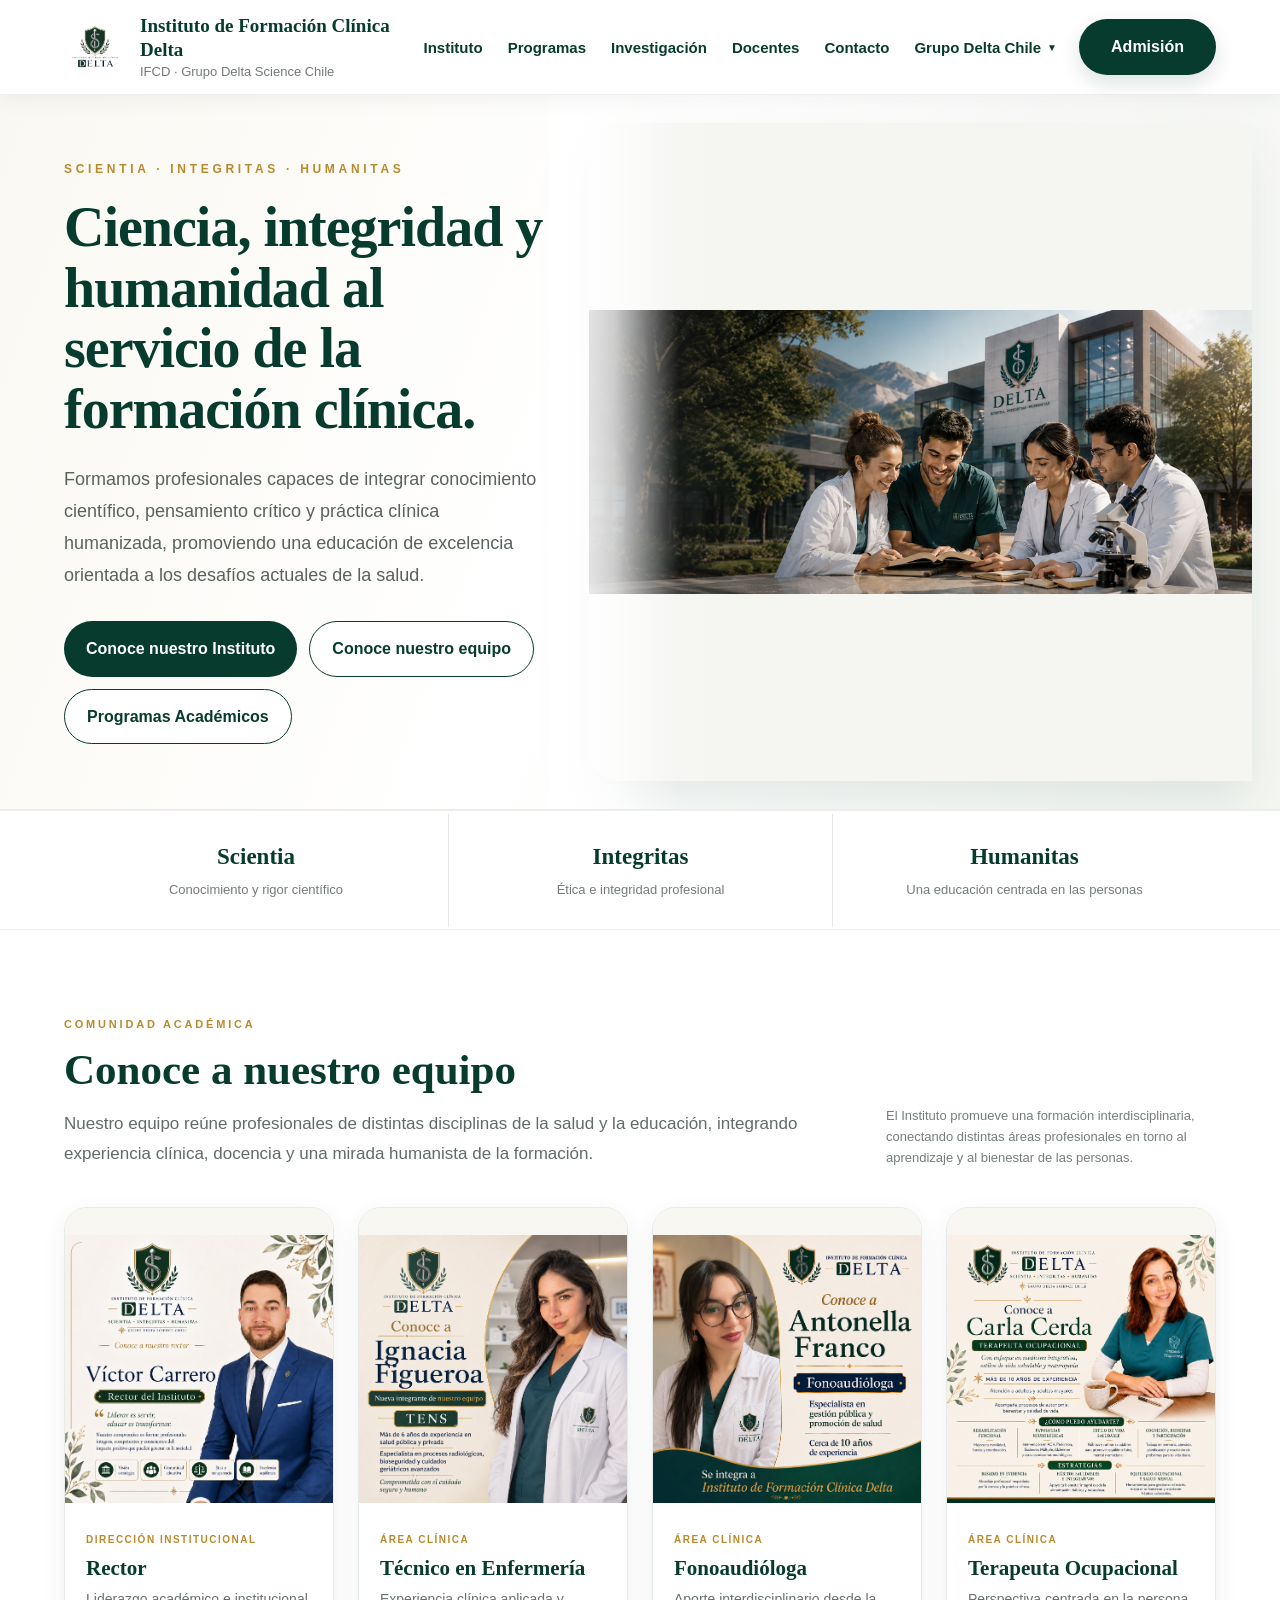
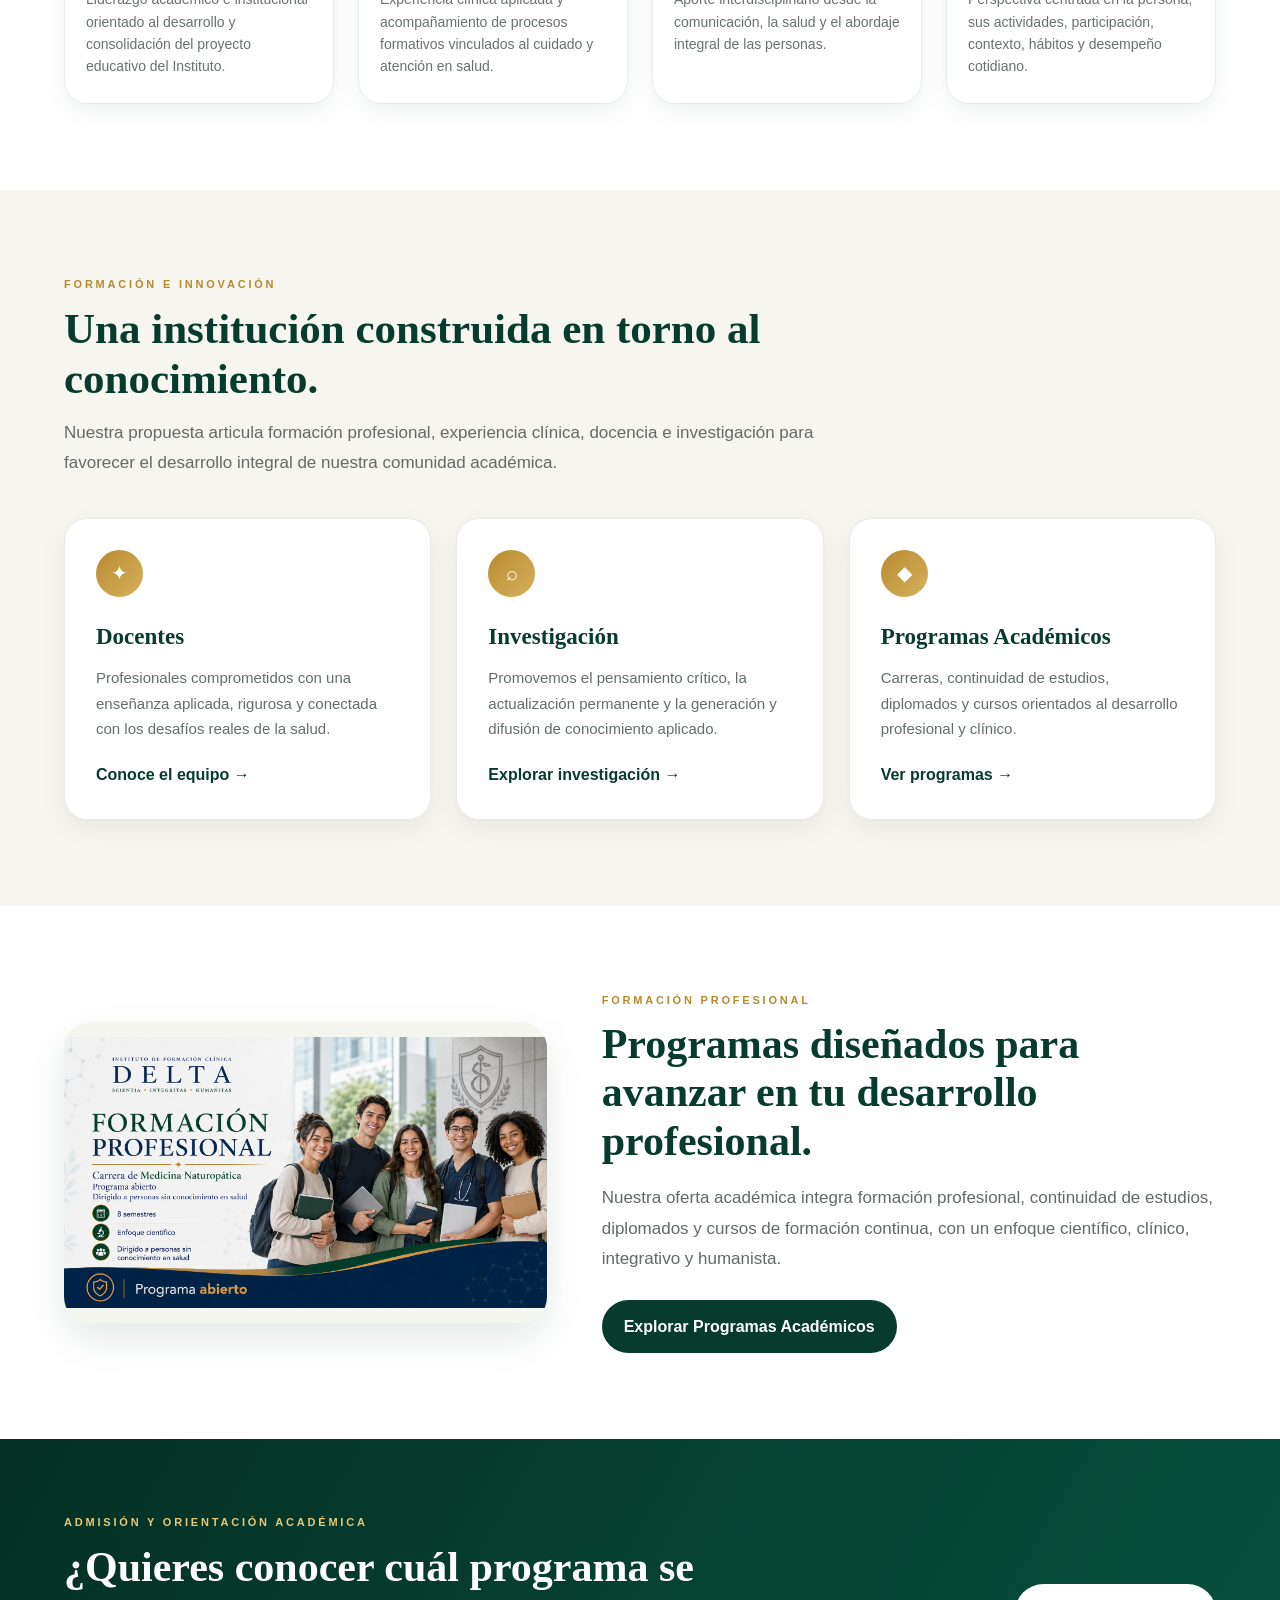
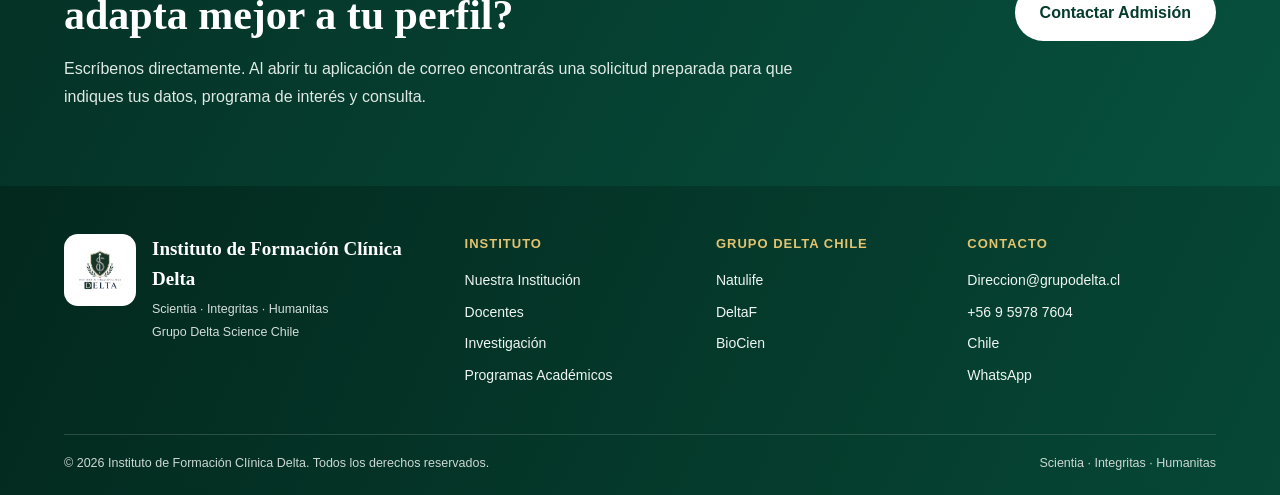
==== commit 0bb44613: "Update index.html" ====
--- a/index.html
+++ b/index.html
@@ -13,7 +13,6 @@
 name="description"
 content="Instituto de Formación Clínica Delta. Formación profesional, clínica, científica y humanista para profesionales de la salud.">
 
-
 <style>
 
 /* =========================================================
@@ -23,7 +22,7 @@
 :root{
 
     --verde:#063b2d;
-    --verde-oscuro:#042a20;
+    --verde-oscuro:#03291f;
     --verde-medio:#0c5642;
 
     --dorado:#b88a2e;
@@ -37,9 +36,9 @@
     --texto:#24312c;
     --gris:#626c67;
 
-    --borde:#e8ebe7;
-
-    --sombra:0 15px 40px rgba(6,59,45,.10);
+    --borde:#e7ebe7;
+
+    --sombra:0 16px 42px rgba(6,59,45,.11);
     --sombra-suave:0 8px 25px rgba(6,59,45,.07);
 
     --max:1240px;
@@ -74,7 +73,7 @@
 
     color:var(--texto);
 
-    background:#ffffff;
+    background:white;
 
     line-height:1.6;
 }
@@ -97,7 +96,9 @@
 
 
 .container{
+
     width:min(90%,var(--max));
+
     margin:auto;
 }
 
@@ -132,7 +133,7 @@
 
     justify-content:space-between;
 
-    gap:24px;
+    gap:22px;
 }
 
 
@@ -150,13 +151,14 @@
 
     text-decoration:none;
 
-    min-width:340px;
+    min-width:330px;
 }
 
 
 .brand-logo{
 
     width:62px;
+
     height:62px;
 
     flex-shrink:0;
@@ -166,6 +168,7 @@
 .brand-logo img{
 
     width:100%;
+
     height:100%;
 
     object-fit:contain;
@@ -173,7 +176,8 @@
 
 
 .brand-copy{
-    line-height:1.25;
+
+    line-height:1.22;
 }
 
 
@@ -196,9 +200,9 @@
 
     display:block;
 
+    color:#747b77;
+
     font-size:13px;
-
-    color:#727975;
 
     margin-top:3px;
 }
@@ -216,7 +220,7 @@
 
     justify-content:center;
 
-    gap:26px;
+    gap:25px;
 
     flex:1;
 }
@@ -284,6 +288,7 @@
 
 
 .dropdown.open .dropdown-arrow{
+
     transform:rotate(180deg);
 }
 
@@ -340,11 +345,12 @@
 
     padding:12px 14px;
 
-    transition:.2s ease;
+    transition:.2s;
 }
 
 
 .dropdown-menu a:hover{
+
     background:var(--crema-claro);
 }
 
@@ -379,9 +385,9 @@
 
     justify-content:center;
 
+    padding:15px 27px;
+
     min-width:137px;
-
-    padding:15px 27px;
 
     border-radius:999px;
 
@@ -416,6 +422,7 @@
     display:none;
 
     width:44px;
+
     height:44px;
 
     border-radius:50%;
@@ -433,7 +440,7 @@
 
 
 /* =========================================================
-   HERO NUEVO
+   HERO
 ========================================================= */
 
 .hero{
@@ -442,23 +449,29 @@
 
     overflow:hidden;
 
-    background:#faf9f4;
-
-    border-bottom:1px solid #eeece5;
+    background:
+
+    linear-gradient(
+        110deg,
+        #faf8f2 0%,
+        #ffffff 46%,
+        #f4f6f2 100%
+    );
+
+    border-bottom:1px solid #ebece8;
 }
 
 
 .hero-inner{
 
-    width:100%;
-
-    min-height:650px;
+    min-height:610px;
 
     display:grid;
 
     grid-template-columns:
-    minmax(0,48%)
-    minmax(0,52%);
+    46% 54%;
+
+    align-items:stretch;
 }
 
 
@@ -470,7 +483,7 @@
 
     position:relative;
 
-    z-index:5;
+    z-index:3;
 
     display:flex;
 
@@ -480,22 +493,13 @@
 
     padding:
 
-    72px
-    55px
-    72px
+    65px
+    45px
+    65px
     max(
         5vw,
         calc((100vw - 1240px) / 2)
     );
-
-    background:
-
-    linear-gradient(
-        115deg,
-        #faf9f4 0%,
-        #ffffff 72%,
-        rgba(255,255,255,.86) 100%
-    );
 }
 
 
@@ -507,36 +511,32 @@
 
     top:0;
 
-    right:-100px;
-
-    width:170px;
+    right:-90px;
+
+    width:130px;
 
     height:100%;
+
+    z-index:-1;
 
     background:
 
     linear-gradient(
         90deg,
-        rgba(255,255,255,.98) 0%,
-        rgba(255,255,255,.70) 42%,
-        rgba(255,255,255,0) 100%
+        rgba(255,255,255,.98),
+        rgba(255,255,255,.72),
+        rgba(255,255,255,0)
     );
-
-    pointer-events:none;
 }
 
 
 .hero-eyebrow{
 
-    position:relative;
-
-    z-index:2;
-
     color:var(--dorado);
 
     font-size:12px;
 
-    letter-spacing:3.8px;
+    letter-spacing:3.7px;
 
     font-weight:850;
 
@@ -546,11 +546,7 @@
 
 .hero h1{
 
-    position:relative;
-
-    z-index:2;
-
-    max-width:650px;
+    max-width:620px;
 
     font-family:
     Georgia,
@@ -559,39 +555,31 @@
 
     color:var(--verde);
 
-    font-size:58px;
+    font-size:56px;
 
     line-height:1.08;
 
     letter-spacing:-1px;
 
-    margin-bottom:25px;
+    margin-bottom:24px;
 }
 
 
 .hero-lead{
 
-    position:relative;
-
-    z-index:2;
-
-    max-width:620px;
-
-    color:#58615d;
+    max-width:590px;
+
+    color:#59625e;
 
     font-size:18px;
 
-    line-height:1.8;
-
-    margin-bottom:31px;
+    line-height:1.78;
+
+    margin-bottom:30px;
 }
 
 
 .hero-actions{
-
-    position:relative;
-
-    z-index:2;
 
     display:flex;
 
@@ -648,81 +636,109 @@
 
     color:var(--verde);
 
-    background:rgba(255,255,255,.88);
+    background:white;
 }
 
 
 .secondary-button:hover{
 
+    background:var(--verde);
+
     color:white;
-
-    background:var(--verde);
 }
 
 
 /* =========================================================
-   PORTADA INTEGRADA
+   PORTADA.PNG
+   IMAGEN COMPLETA, NO RECORTADA
 ========================================================= */
 
 .hero-media{
 
     position:relative;
 
-    min-height:650px;
-
-    background-image:
-    url("img/portada.PNG");
-
-    background-size:cover;
-
-    background-repeat:no-repeat;
-
-    background-position:center center;
-}
-
-
-/* Fusión con el lado izquierdo */
-
-.hero-media::before{
+    display:flex;
+
+    align-items:center;
+
+    justify-content:center;
+
+    min-width:0;
+
+    padding:28px 28px 28px 0;
+}
+
+
+.hero-image-frame{
+
+    position:relative;
+
+    width:100%;
+
+    height:100%;
+
+    min-height:540px;
+
+    display:flex;
+
+    align-items:center;
+
+    justify-content:center;
+
+    overflow:hidden;
+
+    background:#f5f6f2;
+
+    border-radius:30px 0 0 30px;
+
+    box-shadow:
+    -5px 20px 50px rgba(6,59,45,.10);
+}
+
+
+/*
+   OBJECT-FIT: CONTAIN
+   = NO CORTA LA IMAGEN
+*/
+
+.hero-image-frame img{
+
+    width:100%;
+
+    height:100%;
+
+    max-height:610px;
+
+    object-fit:contain;
+
+    object-position:center;
+
+    background:#f5f6f2;
+}
+
+
+/* integración con texto */
+
+.hero-image-frame::before{
 
     content:"";
 
     position:absolute;
 
     inset:0;
+
+    z-index:2;
+
+    pointer-events:none;
 
     background:
 
     linear-gradient(
         90deg,
-        rgba(255,255,255,.58) 0%,
-        rgba(255,255,255,.12) 19%,
-        rgba(255,255,255,0) 38%
+        rgba(255,255,255,.36) 0%,
+        rgba(255,255,255,.08) 12%,
+        rgba(255,255,255,0) 27%
     );
-
-    pointer-events:none;
-}
-
-
-/* leve sombreado inferior */
-
-.hero-media::after{
-
-    content:"";
-
-    position:absolute;
-
-    inset:0;
-
-    background:
-
-    linear-gradient(
-        180deg,
-        rgba(0,0,0,0) 65%,
-        rgba(3,40,30,.09) 100%
-    );
-
-    pointer-events:none;
 }
 
 
@@ -742,7 +758,7 @@
 
 .principles-grid{
 
-    min-height:115px;
+    min-height:118px;
 
     display:grid;
 
@@ -778,7 +794,7 @@
 
     color:var(--verde);
 
-    font-size:22px;
+    font-size:23px;
 }
 
 
@@ -796,7 +812,7 @@
 
 .section{
 
-    padding:85px 0;
+    padding:86px 0;
 }
 
 
@@ -824,9 +840,9 @@
 
 .section-heading{
 
-    max-width:780px;
-
-    margin-bottom:38px;
+    max-width:790px;
+
+    margin-bottom:40px;
 }
 
 
@@ -853,12 +869,178 @@
 
     font-size:17px;
 
-    line-height:1.7;
+    line-height:1.75;
 }
 
 
 /* =========================================================
-   COMUNIDAD ACADÉMICA
+   EQUIPO / DOCENTES
+========================================================= */
+
+.team-section{
+
+    background:white;
+}
+
+
+.team-intro{
+
+    display:flex;
+
+    justify-content:space-between;
+
+    align-items:flex-end;
+
+    gap:40px;
+
+    margin-bottom:38px;
+}
+
+
+.team-intro .section-heading{
+
+    margin-bottom:0;
+}
+
+
+.team-note{
+
+    max-width:330px;
+
+    color:#767e7a;
+
+    font-size:13px;
+
+    line-height:1.65;
+}
+
+
+.team-grid{
+
+    display:grid;
+
+    grid-template-columns:
+    repeat(4,minmax(0,1fr));
+
+    gap:24px;
+}
+
+
+.team-card{
+
+    background:white;
+
+    border:1px solid var(--borde);
+
+    border-radius:23px;
+
+    overflow:hidden;
+
+    box-shadow:var(--sombra-suave);
+
+    transition:.25s ease;
+}
+
+
+.team-card:hover{
+
+    transform:translateY(-5px);
+
+    box-shadow:var(--sombra);
+}
+
+
+/*
+   TAMBIÉN EVITAMOS CORTAR LAS FOTOS DEL EQUIPO
+*/
+
+.team-photo{
+
+    height:295px;
+
+    display:flex;
+
+    align-items:center;
+
+    justify-content:center;
+
+    overflow:hidden;
+
+    background:
+
+    linear-gradient(
+        180deg,
+        #f8f7f2,
+        #f1f3ee
+    );
+}
+
+
+.team-photo img{
+
+    width:100%;
+
+    height:100%;
+
+    object-fit:contain;
+
+    object-position:center bottom;
+}
+
+
+.team-content{
+
+    padding:22px 21px 25px;
+}
+
+
+.team-role{
+
+    display:inline-block;
+
+    color:var(--dorado);
+
+    font-size:10px;
+
+    letter-spacing:1.5px;
+
+    text-transform:uppercase;
+
+    font-weight:850;
+
+    margin-bottom:7px;
+}
+
+
+.team-content h3{
+
+    font-family:
+    Georgia,
+    "Times New Roman",
+    serif;
+
+    color:var(--verde);
+
+    font-size:21px;
+
+    line-height:1.25;
+
+    margin-bottom:7px;
+}
+
+
+.team-content p{
+
+    color:#69716d;
+
+    font-size:14px;
+
+    line-height:1.6;
+}
+
+
+/* =========================================================
+   ÁREAS ACADÉMICAS
 ========================================================= */
 
 .academic-grid{
@@ -899,6 +1081,7 @@
 .academic-icon{
 
     width:47px;
+
     height:47px;
 
     border-radius:50%;
@@ -963,12 +1146,13 @@
 
 
 .text-link:hover{
+
     color:var(--dorado);
 }
 
 
 /* =========================================================
-   PROGRAMAS DESTACADOS
+   PROGRAMAS
 ========================================================= */
 
 .program-highlight{
@@ -1182,6 +1366,7 @@
 .footer-brand-logo{
 
     width:72px;
+
     height:72px;
 
     padding:7px;
@@ -1197,6 +1382,7 @@
 .footer-brand-logo img{
 
     width:100%;
+
     height:100%;
 
     object-fit:contain;
@@ -1294,7 +1480,7 @@
 
 
 /* =========================================================
-   RESPONSIVE 1120
+   RESPONSIVE
 ========================================================= */
 
 @media(max-width:1120px){
@@ -1317,15 +1503,19 @@
 
 
     .hero h1{
+
         font-size:49px;
     }
 
-}
-
-
-/* =========================================================
-   TABLET
-========================================================= */
+
+    .team-grid{
+
+        grid-template-columns:
+        repeat(2,1fr);
+    }
+
+}
+
 
 @media(max-width:920px){
 
@@ -1372,6 +1562,7 @@
 
 
     .main-nav.open{
+
         display:flex;
     }
 
@@ -1390,6 +1581,7 @@
 
 
     .dropdown{
+
         width:100%;
     }
 
@@ -1417,6 +1609,7 @@
 
 
     .dropdown.open .dropdown-menu{
+
         display:block;
     }
 
@@ -1431,7 +1624,7 @@
     }
 
 
-    /* HERO TABLET */
+    /* HERO */
 
     .hero-inner{
 
@@ -1444,44 +1637,59 @@
     .hero-copy{
 
         padding:
-
-        60px
+        55px
         6%
-        45px;
+        42px;
     }
 
 
     .hero-copy::after{
+
         display:none;
     }
 
 
     .hero h1{
 
-        font-size:47px;
-
-        max-width:800px;
+        font-size:46px;
+
+        max-width:790px;
     }
 
 
     .hero-media{
 
-        min-height:440px;
-
-        background-position:center center;
-    }
-
-
-    .hero-media::before{
-
-        background:
-
-        linear-gradient(
-            180deg,
-            #faf9f4 0%,
-            rgba(250,249,244,.12) 19%,
-            rgba(250,249,244,0) 42%
-        );
+        padding:0 5% 45px;
+    }
+
+
+    .hero-image-frame{
+
+        min-height:auto;
+
+        height:auto;
+
+        border-radius:26px;
+    }
+
+
+    .hero-image-frame img{
+
+        width:100%;
+
+        height:auto;
+
+        max-height:none;
+
+        object-fit:contain;
+    }
+
+
+    .team-intro{
+
+        flex-direction:column;
+
+        align-items:flex-start;
     }
 
 
@@ -1509,13 +1717,10 @@
 }
 
 
-/* =========================================================
-   CELULAR
-========================================================= */
-
 @media(max-width:640px){
 
     .container{
+
         width:92%;
     }
 
@@ -1523,6 +1728,7 @@
     .brand-logo{
 
         width:53px;
+
         height:53px;
     }
 
@@ -1540,6 +1746,7 @@
 
 
     .admission-btn{
+
         display:none;
     }
 
@@ -1547,10 +1754,9 @@
     .hero-copy{
 
         padding:
-
         42px
         5%
-        38px;
+        36px;
     }
 
 
@@ -1586,9 +1792,16 @@
 
     .hero-media{
 
-        min-height:330px;
-
-        background-position:center center;
+        padding:
+        0
+        4%
+        35px;
+    }
+
+
+    .hero-image-frame{
+
+        border-radius:20px;
     }
 
 
@@ -1615,6 +1828,18 @@
     .section-heading h2{
 
         font-size:34px;
+    }
+
+
+    .team-grid{
+
+        grid-template-columns:1fr;
+    }
+
+
+    .team-photo{
+
+        height:360px;
     }
 
 
@@ -1864,6 +2089,7 @@
 <div class="hero-inner">
 
 
+
 <div class="hero-copy">
 
 
@@ -1927,12 +2153,21 @@
 
 
 
-<!-- PORTADA.PNG INTEGRADA SIN LOGO FLOTANTE -->
-
-<div
-class="hero-media"
-role="img"
-aria-label="Estudiantes del Instituto de Formación Clínica Delta">
+<!-- PORTADA COMPLETA -->
+
+<div class="hero-media">
+
+
+<div class="hero-image-frame">
+
+
+<img
+src="img/portada.PNG"
+alt="Comunidad académica Instituto de Formación Clínica Delta">
+
+
+</div>
+
 
 </div>
 
@@ -2001,15 +2236,18 @@
 
 
 <!-- =====================================================
-     COMUNIDAD ACADÉMICA
+     NUESTRO EQUIPO
 ===================================================== -->
 
 <section
-class="section"
+class="section team-section"
 id="equipo">
 
 
 <div class="container">
+
+
+<div class="team-intro">
 
 
 <div class="section-heading">
@@ -2017,6 +2255,232 @@
 
 <div class="section-eyebrow">
 Comunidad académica
+</div>
+
+
+<h2>
+Conoce a nuestro equipo
+</h2>
+
+
+<p>
+
+Nuestro equipo reúne profesionales de distintas disciplinas
+de la salud y la educación, integrando experiencia clínica,
+docencia y una mirada humanista de la formación.
+
+</p>
+
+
+</div>
+
+
+<div class="team-note">
+
+El Instituto promueve una formación interdisciplinaria,
+conectando distintas áreas profesionales en torno al
+aprendizaje y al bienestar de las personas.
+
+</div>
+
+
+</div>
+
+
+
+<div class="team-grid">
+
+
+
+<!-- RECTOR -->
+
+<article class="team-card">
+
+
+<div class="team-photo">
+
+<img
+src="img/Rector.PNG"
+alt="Rector Instituto de Formación Clínica Delta">
+
+</div>
+
+
+<div class="team-content">
+
+<span class="team-role">
+Dirección Institucional
+</span>
+
+
+<h3>
+Rector
+</h3>
+
+
+<p>
+
+Liderazgo académico e institucional orientado al desarrollo
+y consolidación del proyecto educativo del Instituto.
+
+</p>
+
+
+</div>
+
+
+</article>
+
+
+
+<!-- TENS -->
+
+<article class="team-card">
+
+
+<div class="team-photo">
+
+<img
+src="img/TENS.PNG"
+alt="Profesional TENS Instituto Delta">
+
+</div>
+
+
+<div class="team-content">
+
+<span class="team-role">
+Área Clínica
+</span>
+
+
+<h3>
+Técnico en Enfermería
+</h3>
+
+
+<p>
+
+Experiencia clínica aplicada y acompañamiento de procesos
+formativos vinculados al cuidado y atención en salud.
+
+</p>
+
+
+</div>
+
+
+</article>
+
+
+
+<!-- FONOAUDIÓLOGA -->
+
+<article class="team-card">
+
+
+<div class="team-photo">
+
+<img
+src="img/Fonoaudiologa.PNG"
+alt="Fonoaudióloga Instituto Delta">
+
+</div>
+
+
+<div class="team-content">
+
+<span class="team-role">
+Área Clínica
+</span>
+
+
+<h3>
+Fonoaudióloga
+</h3>
+
+
+<p>
+
+Aporte interdisciplinario desde la comunicación, la salud
+y el abordaje integral de las personas.
+
+</p>
+
+
+</div>
+
+
+</article>
+
+
+
+<!-- TERAPIA OCUPACIONAL -->
+
+<article class="team-card">
+
+
+<div class="team-photo">
+
+<img
+src="img/T-O.PNG"
+alt="Terapeuta Ocupacional Instituto Delta">
+
+</div>
+
+
+<div class="team-content">
+
+<span class="team-role">
+Área Clínica
+</span>
+
+
+<h3>
+Terapeuta Ocupacional
+</h3>
+
+
+<p>
+
+Perspectiva centrada en la persona, sus actividades,
+participación, contexto, hábitos y desempeño cotidiano.
+
+</p>
+
+
+</div>
+
+
+</article>
+
+
+
+</div>
+
+
+</div>
+
+
+</section>
+
+
+
+<!-- =====================================================
+     ÁREAS ACADÉMICAS
+===================================================== -->
+
+<section class="section section-soft">
+
+
+<div class="container">
+
+
+<div class="section-heading">
+
+
+<div class="section-eyebrow">
+Formación e innovación
 </div>
 
 
@@ -2027,9 +2491,9 @@
 
 <p>
 
-Nuestra propuesta académica articula formación profesional,
+Nuestra propuesta articula formación profesional,
 experiencia clínica, docencia e investigación para favorecer
-el desarrollo integral de quienes forman parte de Delta.
+el desarrollo integral de nuestra comunidad académica.
 
 </p>
 
@@ -2051,14 +2515,48 @@
 
 
 <h3>
-Equipo Académico
+Docentes
 </h3>
 
 
 <p>
 
-Conoce a los docentes y profesionales responsables de acompañar
-los procesos de aprendizaje y formación clínica.
+Profesionales comprometidos con una enseñanza aplicada,
+rigurosa y conectada con los desafíos reales de la salud.
+
+</p>
+
+
+<a
+href="#equipo"
+class="text-link">
+
+Conoce el equipo →
+
+</a>
+
+
+</article>
+
+
+
+<article class="academic-card">
+
+
+<div class="academic-icon">
+⌕
+</div>
+
+
+<h3>
+Investigación
+</h3>
+
+
+<p>
+
+Promovemos el pensamiento crítico, la actualización permanente
+y la generación y difusión de conocimiento aplicado.
 
 </p>
 
@@ -2067,40 +2565,6 @@
 href="#"
 class="text-link">
 
-Conoce nuestros docentes →
-
-</a>
-
-
-</article>
-
-
-
-<article class="academic-card">
-
-
-<div class="academic-icon">
-⌕
-</div>
-
-
-<h3>
-Investigación
-</h3>
-
-
-<p>
-
-Promovemos el pensamiento crítico, la actualización permanente
-y la generación y difusión de conocimiento aplicado.
-
-</p>
-
-
-<a
-href="#"
-class="text-link">
-
 Explorar investigación →
 
 </a>
@@ -2154,22 +2618,24 @@
 
 
 <!-- =====================================================
-     PROGRAMAS
+     PROGRAMAS DESTACADOS
 ===================================================== -->
 
-<section class="section section-soft">
+<section class="section">
 
 
 <div class="container program-highlight">
+
 
 
 <div class="program-highlight-image">
 
 <img
 src="img/slide-carrera.PNG"
-alt="Carrera de Medicina Naturopática">
-
-</div>
+alt="Carrera Medicina Naturopática Instituto Delta">
+
+</div>
+
 
 
 <div class="program-highlight-content">
@@ -2238,9 +2704,9 @@
 
 <p>
 
-Escríbenos directamente. Al abrir el correo encontrarás un formulario
-breve preparado para que indiques tus datos, el programa que te interesa
-y tu consulta.
+Escríbenos directamente. Al abrir tu aplicación de correo
+encontrarás una solicitud preparada para que indiques tus datos,
+programa de interés y consulta.
 
 </p>
 
@@ -2396,12 +2862,16 @@
 
 
 <a href="mailto:Direccion@grupodelta.cl">
+
 Direccion@grupodelta.cl
+
 </a>
 
 
 <a href="tel:+56959787604">
+
 +56 9 5978 7604
+
 </a>
 
 
@@ -2522,6 +2992,8 @@
     }
 
 
+
+    /* CERRAR SUBMENÚ AL TOCAR FUERA */
 
     document.addEventListener(
     "click",
@@ -2583,6 +3055,45 @@
     }
 
 
+
+    /* CERRAR MENÚ MÓVIL AL ELEGIR ENLACE */
+
+    document
+    .querySelectorAll("#mainNav a")
+    .forEach((link)=>{
+
+
+        link.addEventListener(
+        "click",
+        ()=>{
+
+
+            if(
+                window.innerWidth <= 920 &&
+                mainNav
+            ){
+
+                mainNav.classList.remove(
+                    "open"
+                );
+
+
+                if(menuToggle){
+
+                    menuToggle.setAttribute(
+                        "aria-expanded",
+                        "false"
+                    );
+
+                }
+
+            }
+
+        });
+
+    });
+
+
 });
 
 
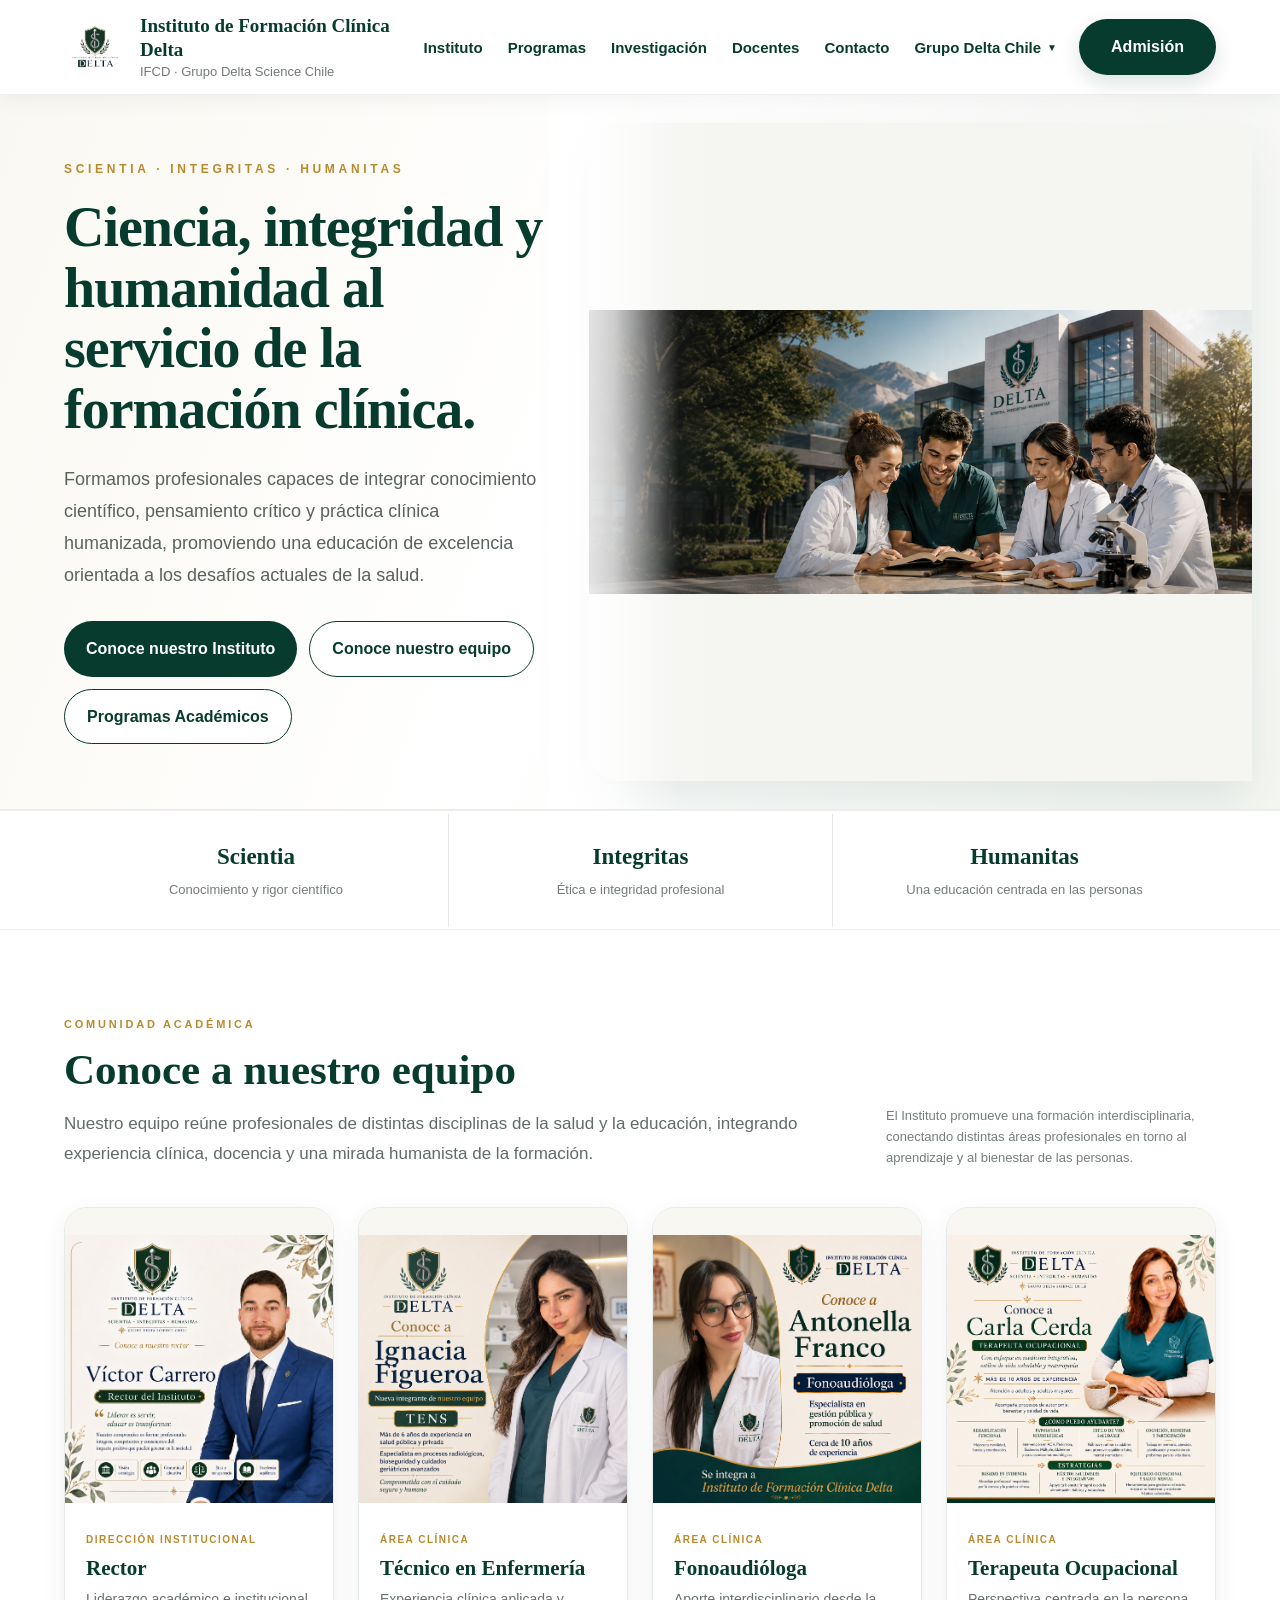
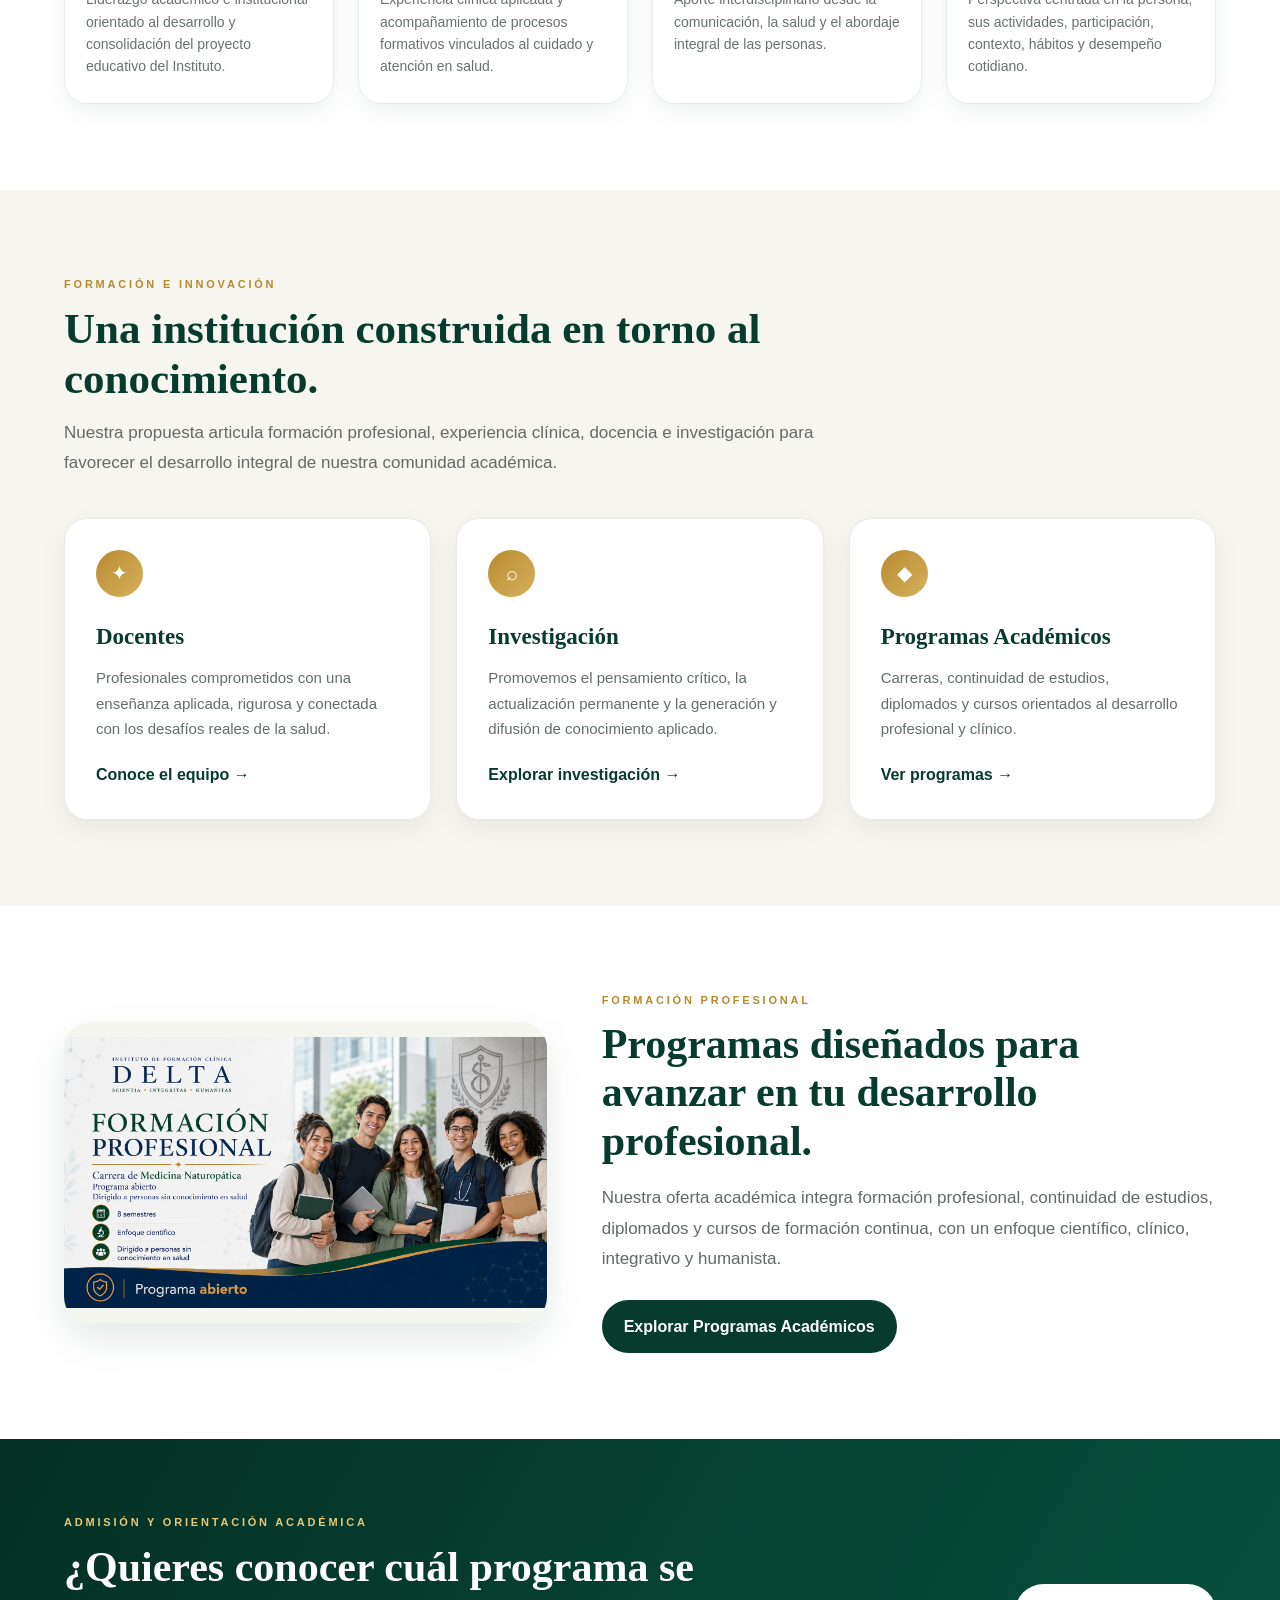
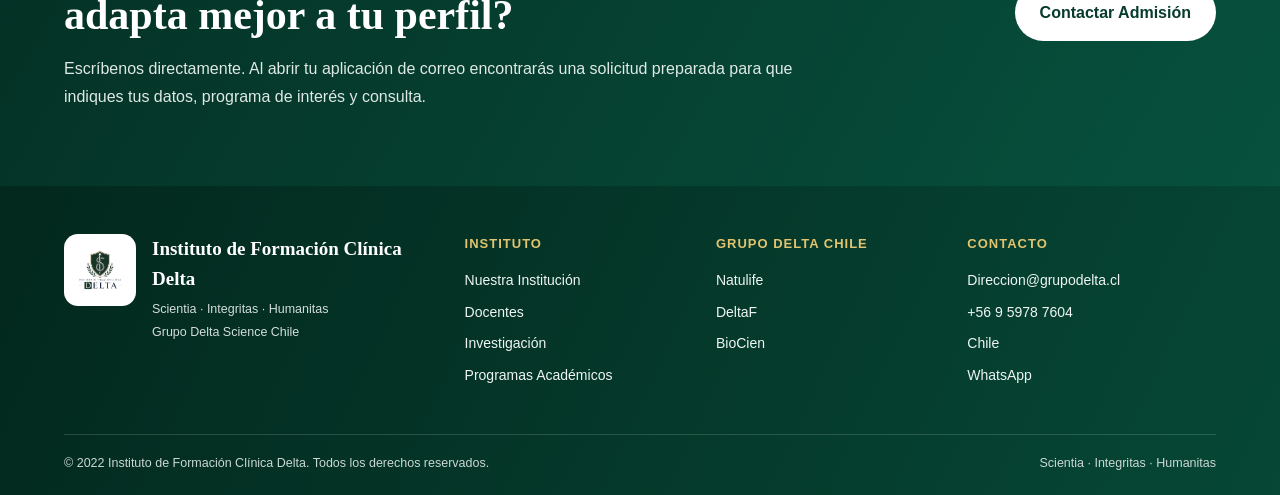
==== commit b89d7a88: "Update copyright year in index.html" ====
--- a/index.html
+++ b/index.html
@@ -2902,7 +2902,7 @@
 
 <span>
 
-© 2026 Instituto de Formación Clínica Delta.
+© 2022 Instituto de Formación Clínica Delta.
 Todos los derechos reservados.
 
 </span>
